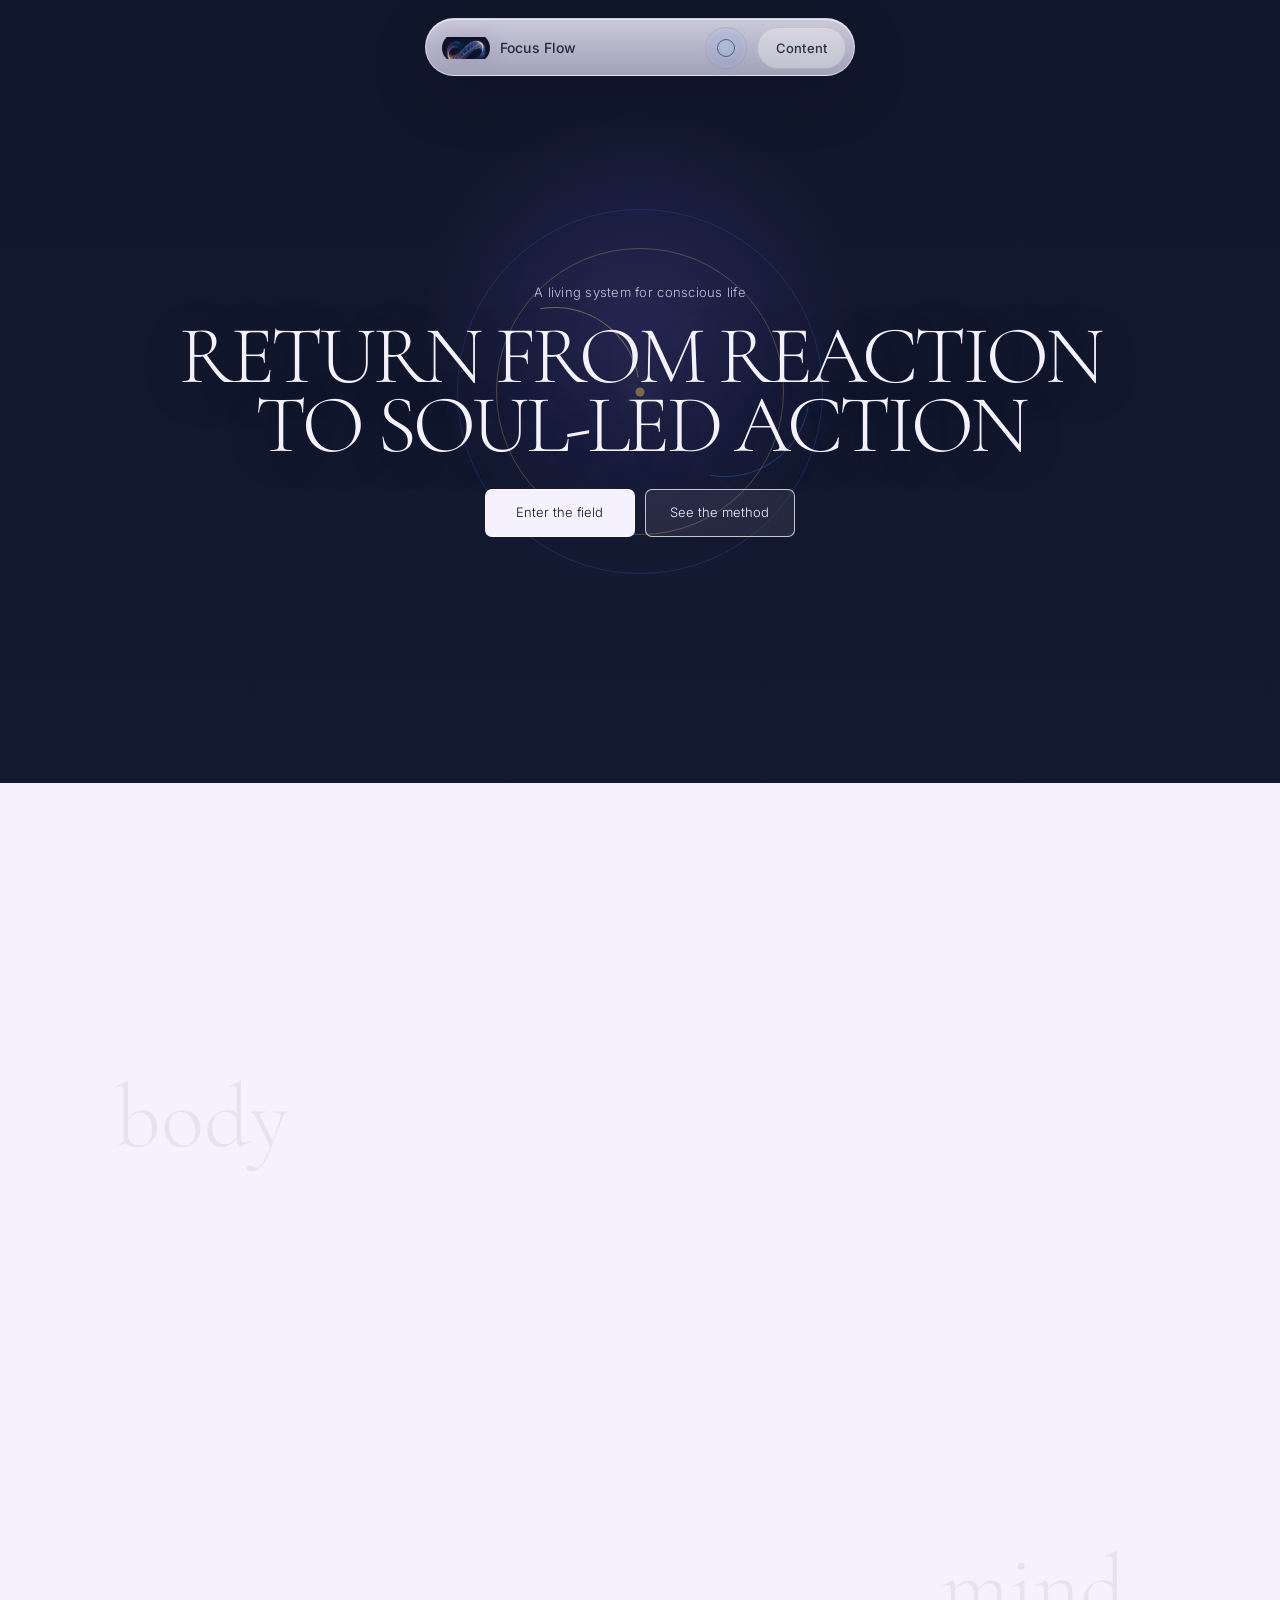
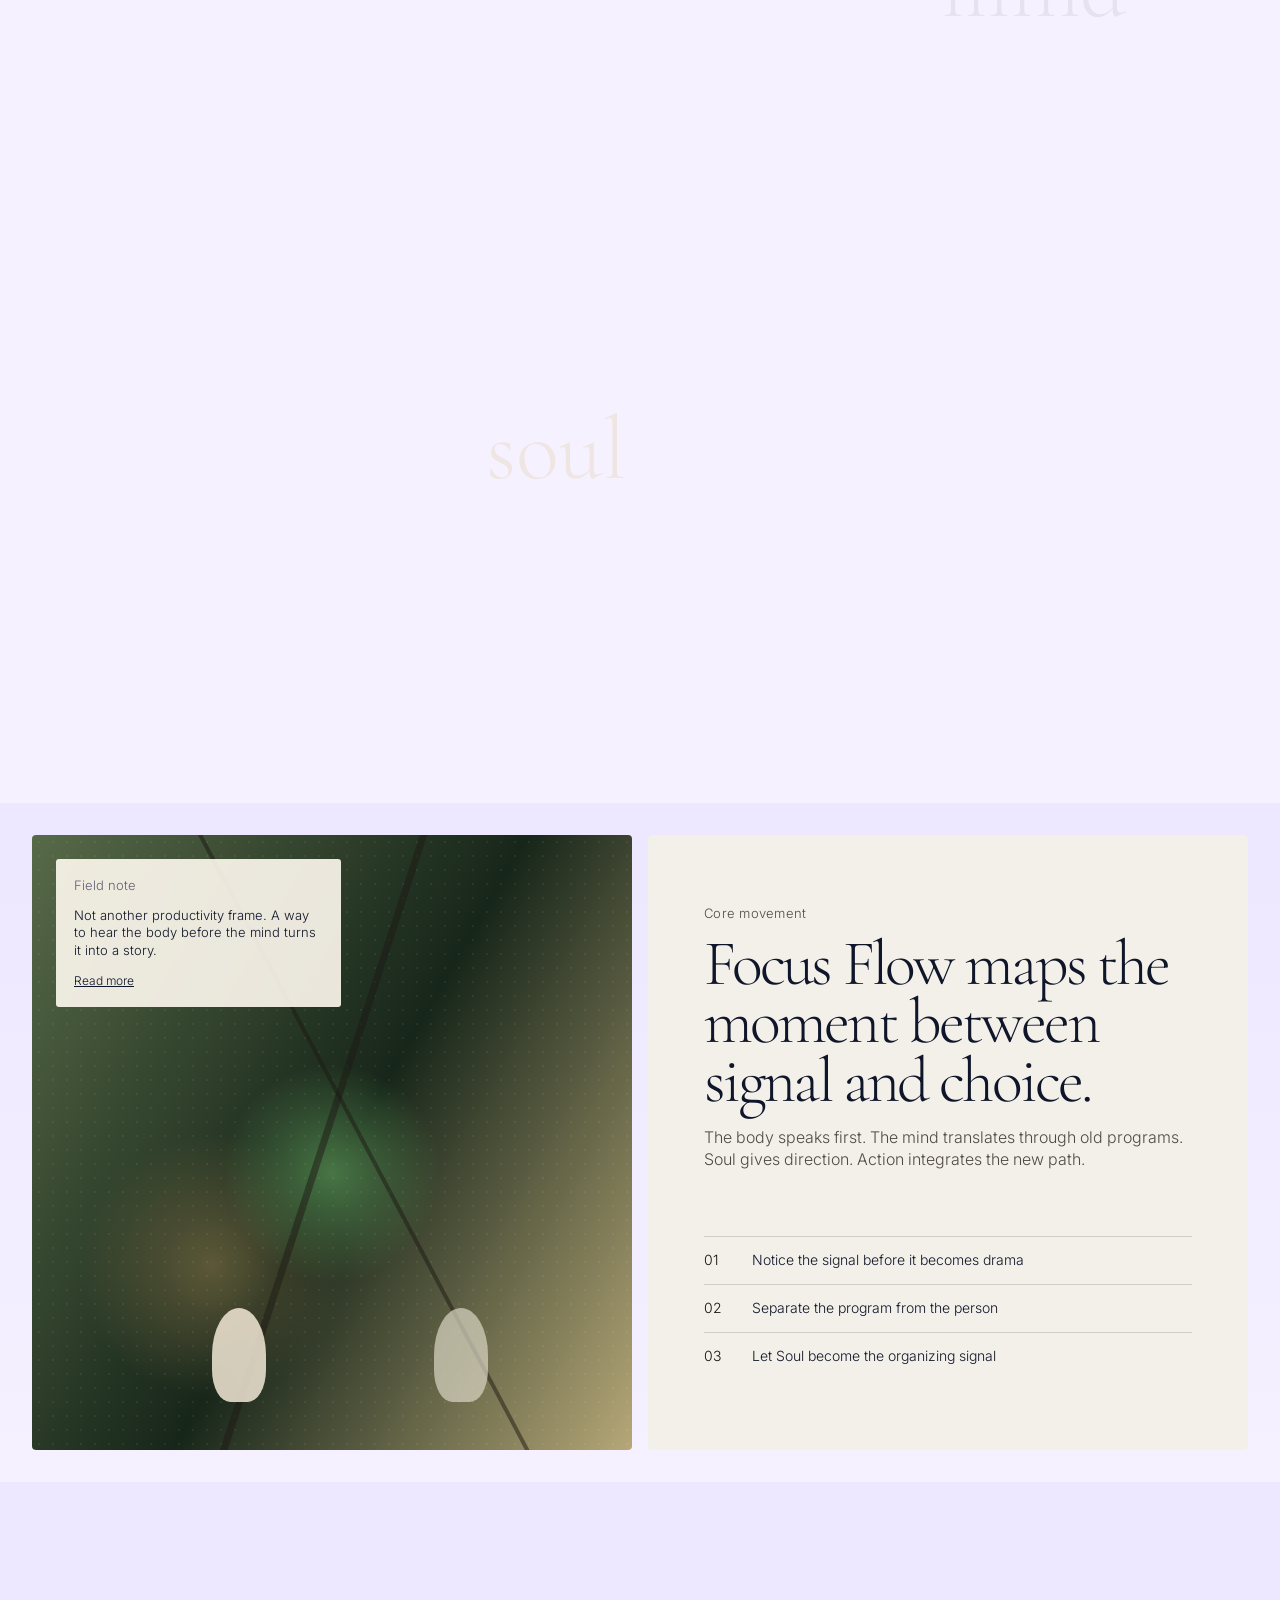
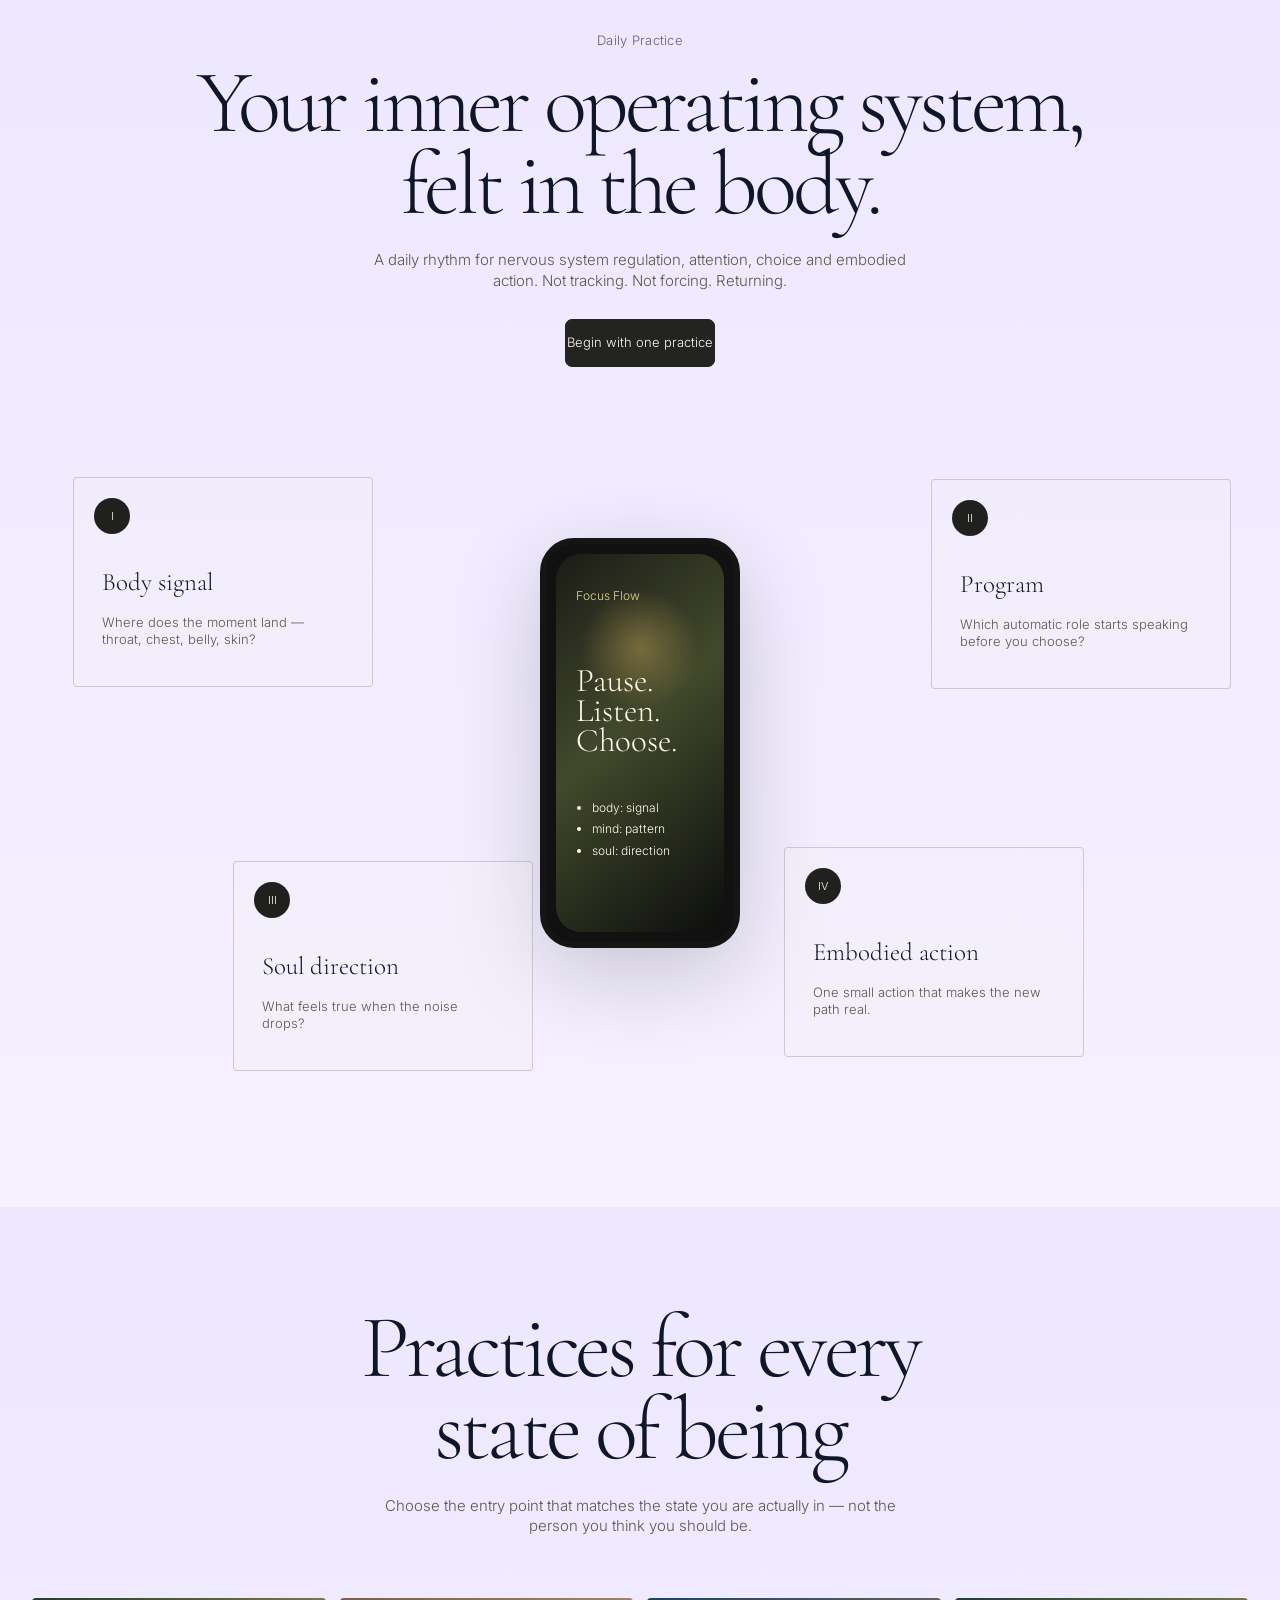
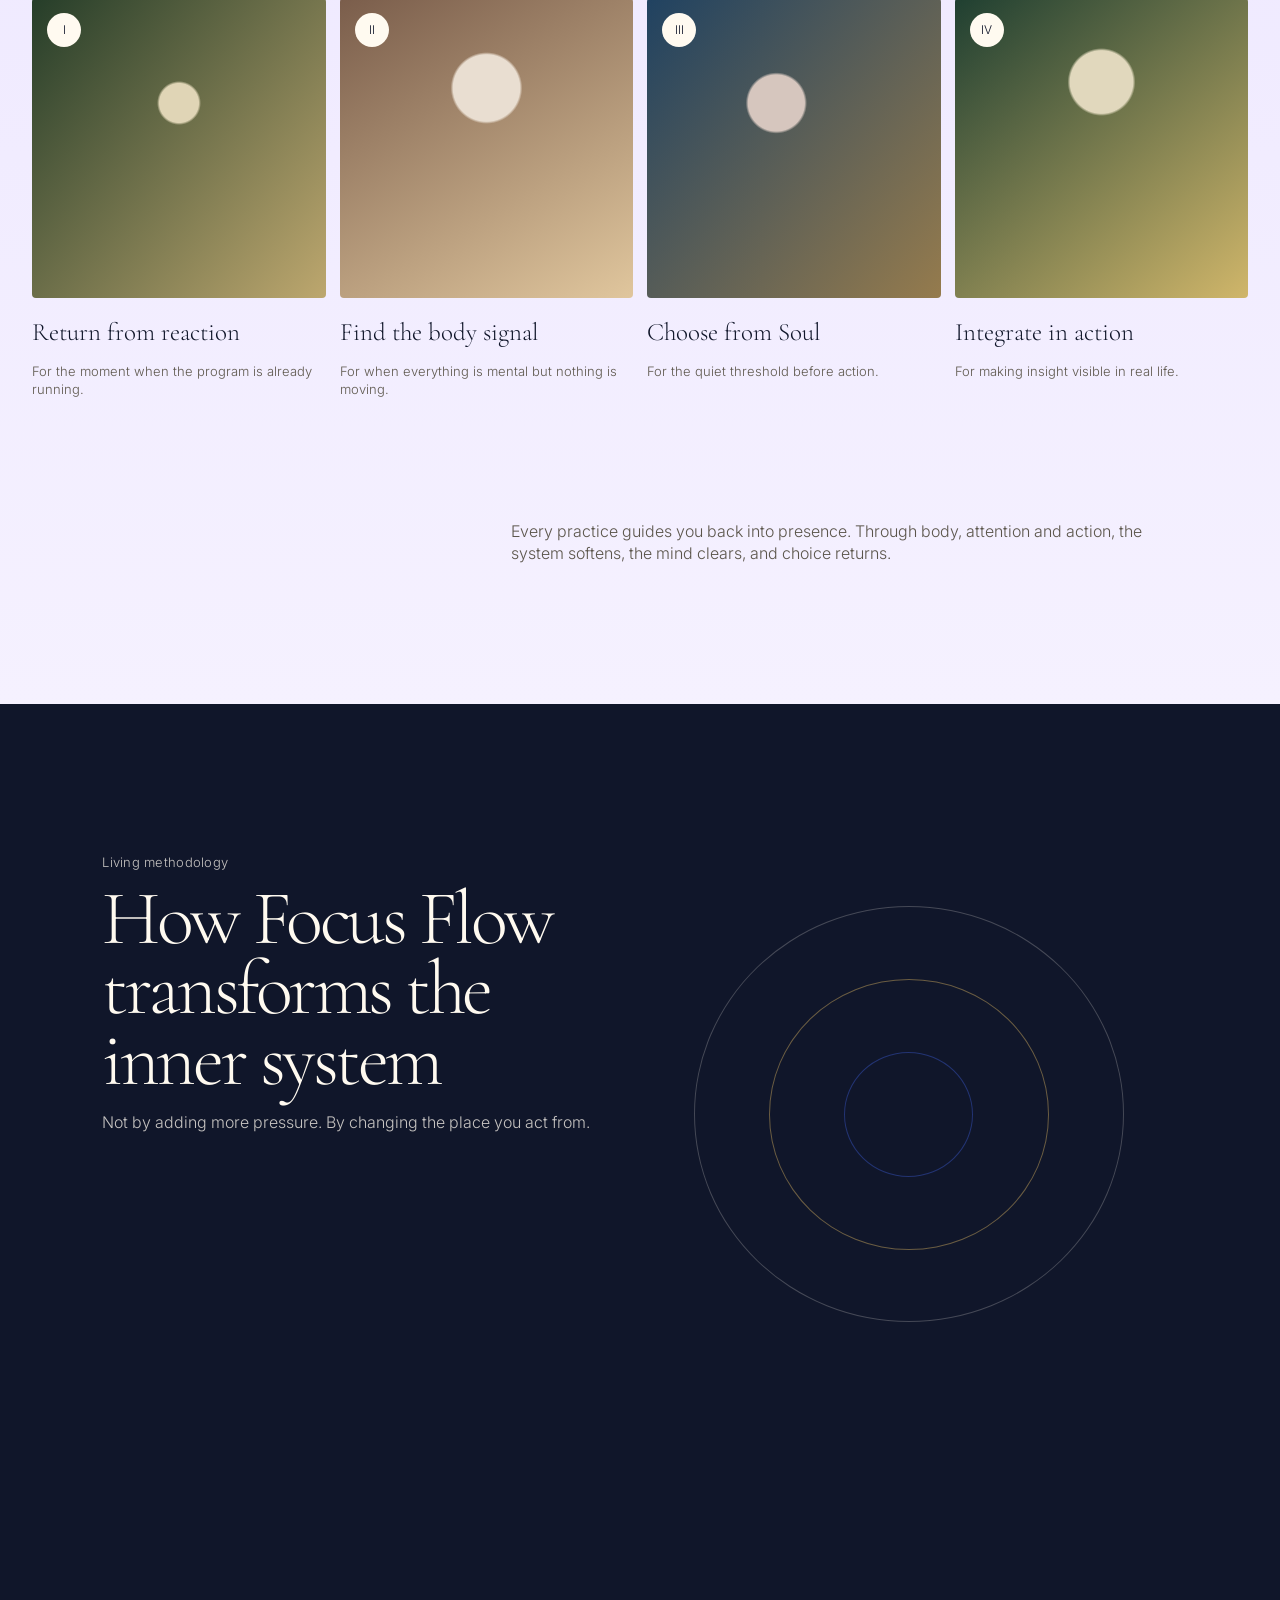
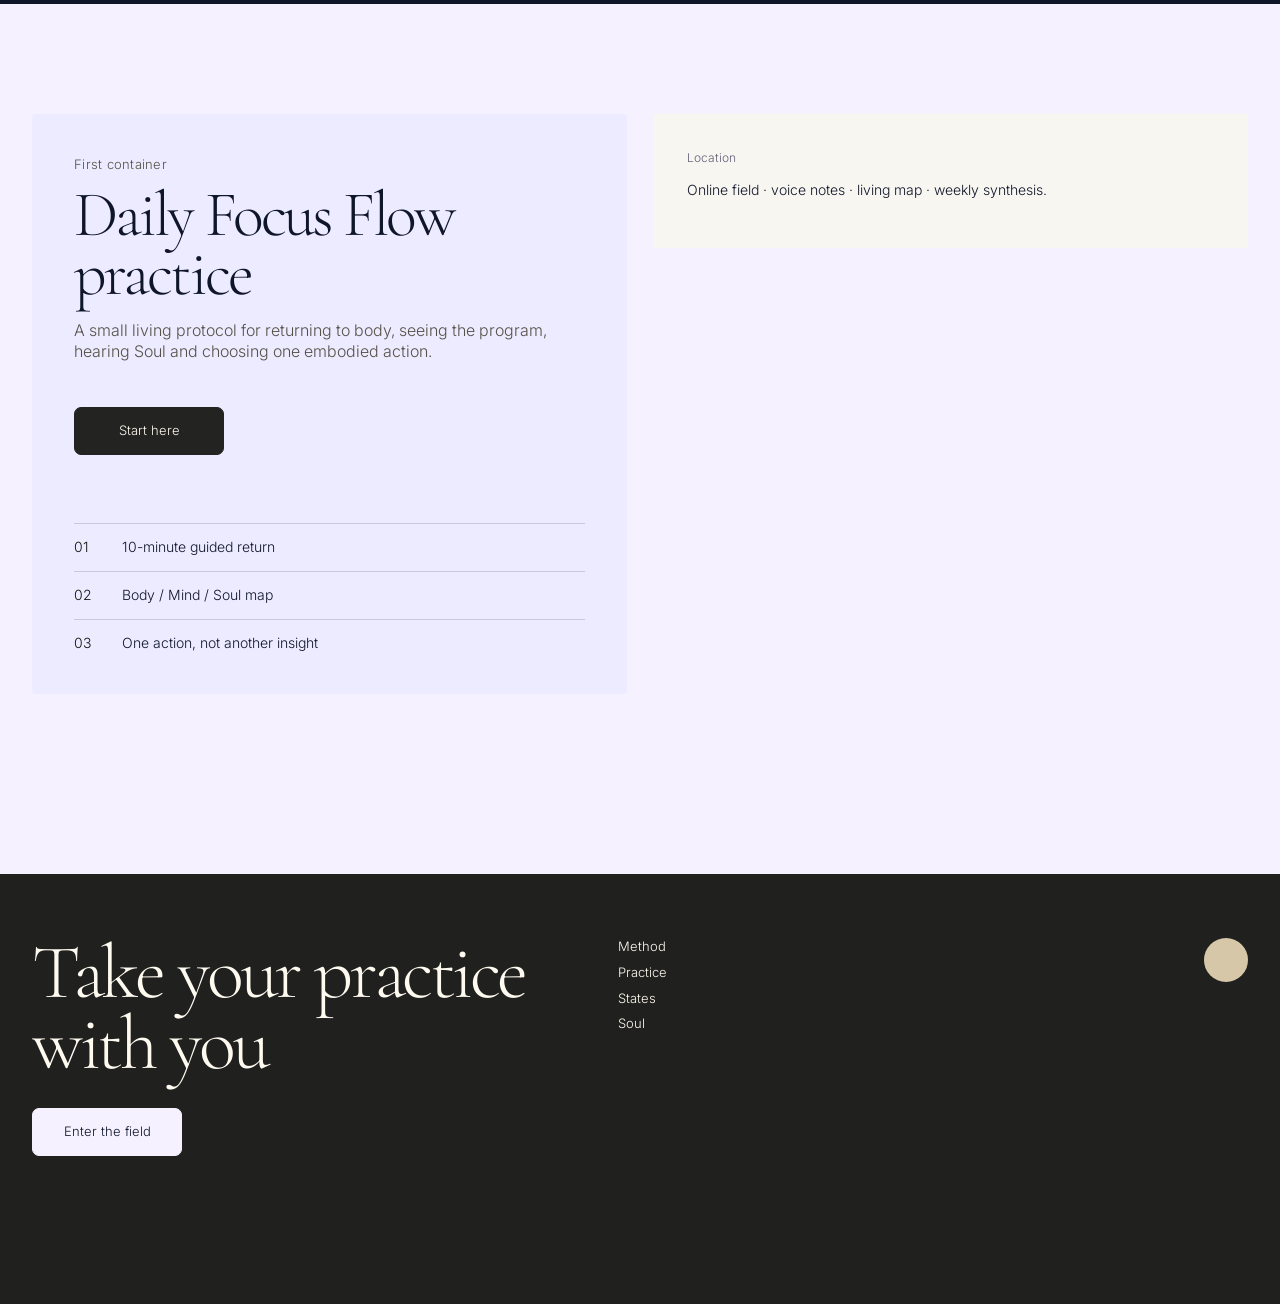
==== index.html @ 02c373e1 "design: rename nav menu to content" ====
<!doctype html>
<html lang="en">
<head>
  <meta charset="utf-8" />
  <meta name="viewport" content="width=device-width, initial-scale=1" />
  <title>Focus Flow — Living Sacred OS</title>
  <meta name="description" content="Focus Flow is a living operating system for returning from reaction to Soul-led action." />
  <link rel="preconnect" href="https://fonts.googleapis.com">
  <link rel="preconnect" href="https://fonts.gstatic.com" crossorigin>
  <link href="https://fonts.googleapis.com/css2?family=Cormorant+Garamond:wght@300;400;500&family=Inter:wght@300;400;500;600&display=swap" rel="stylesheet">
  <link rel="stylesheet" href="styles.css" />
  <!-- ff-build: breath-prism-public-trigger-20260617165320 -->
</head>
<body>
  <nav class="nav-shell" aria-label="Primary">
    <a class="brand" href="#top" aria-label="Focus Flow home">
      <img class="brand-mark" src="assets/focus-flow-mark.png" alt="" aria-hidden="true" />
      <span>Focus Flow</span>
    </a>
    <button class="breath-toggle" type="button" aria-label="Toggle breath field" data-breath-toggle>
      <span></span>
    </button>
    <button class="menu" type="button" aria-label="Open menu" data-menu>Content</button>
    <div class="menu-panel" data-menu-panel>
      <a href="#method">Method</a>
      <a href="#practice">Practice</a>
      <a href="#sessions">States</a>
      <a href="#top">Soul</a>
    </div>
  </nav>

  <header id="top" class="hero section-gray">
    <div class="hero-art" aria-hidden="true">
      <video class="hero-video" autoplay muted loop playsinline><source src="assets/hero-placeholder.mp4" type="video/mp4"></video>
      <div class="hero-video-wash"></div>
      <canvas id="field-canvas"></canvas>
      <div class="breath-rings">
        <span></span><span></span><span></span>
      </div>
      <div class="infinity-mark">
        <i></i><i></i><b></b>
      </div>
    </div>
    <div class="hero-copy">
      <p class="kicker">A living system for conscious life</p>
      <h1>RETURN FROM REACTION<br>TO SOUL-LED ACTION</h1>
      <div class="hero-actions">
        <a href="#practice" class="btn primary">Enter the field</a>
        <a href="#method" class="btn ghost">See the method</a>
      </div>
    </div>
  </header>

  <main>
    <section class="white-space" aria-label="breathing pause">
      <p class="float-word word-1">body</p>
      <p class="float-word word-2">mind</p>
      <p class="float-word word-3">soul</p>
    </section>

    <section id="method" class="study-grid section-stone">
      <article class="visual-card image-card">
        <div class="soft-photo">
          <div class="photo-noise"></div>
          <div class="tree-lines"></div>
          <div class="human-dot one"></div>
          <div class="human-dot two"></div>
        </div>
        <div class="overlay-note">
          <span>Field note</span>
          <p>Not another productivity frame. A way to hear the body before the mind turns it into a story.</p>
          <a>Read more</a>
        </div>
      </article>
      <article class="text-panel">
        <p class="label">Core movement</p>
        <h2>Focus Flow maps the moment between signal and choice.</h2>
        <p>The body speaks first. The mind translates through old programs. Soul gives direction. Action integrates the new path.</p>
        <ul class="line-list">
          <li><span>01</span> Notice the signal before it becomes drama</li>
          <li><span>02</span> Separate the program from the person</li>
          <li><span>03</span> Let Soul become the organizing signal</li>
        </ul>
      </article>
    </section>

    <section id="practice" class="practice section-stone">
      <p class="label center">Daily Practice</p>
      <h2>Your inner operating system,<br>felt in the body.</h2>
      <p class="section-intro">A daily rhythm for nervous system regulation, attention, choice and embodied action. Not tracking. Not forcing. Returning.</p>
      <a href="#sessions" class="btn dark">Begin with one practice</a>

      <div class="orbit-layout">
        <article class="mini-card left-top">
          <span class="mini-icon">I</span>
          <h3>Body signal</h3>
          <p>Where does the moment land — throat, chest, belly, skin?</p>
        </article>
        <article class="mini-card right-top">
          <span class="mini-icon">II</span>
          <h3>Program</h3>
          <p>Which automatic role starts speaking before you choose?</p>
        </article>
        <div class="phone-ritual" aria-hidden="true">
          <div class="phone-screen">
            <span>Focus Flow</span>
            <h3>Pause.<br>Listen.<br>Choose.</h3>
            <ul>
              <li>body: signal</li>
              <li>mind: pattern</li>
              <li>soul: direction</li>
            </ul>
          </div>
        </div>
        <article class="mini-card left-bottom">
          <span class="mini-icon">III</span>
          <h3>Soul direction</h3>
          <p>What feels true when the noise drops?</p>
        </article>
        <article class="mini-card right-bottom">
          <span class="mini-icon">IV</span>
          <h3>Embodied action</h3>
          <p>One small action that makes the new path real.</p>
        </article>
      </div>
    </section>

    <section id="sessions" class="sessions section-stone">
      <h2>Practices for every<br>state of being</h2>
      <p class="section-intro narrow">Choose the entry point that matches the state you are actually in — not the person you think you should be.</p>
      <div class="session-row">
        <article class="session-card"><div class="session-image img-1"><span>I</span></div><h3>Return from reaction</h3><p>For the moment when the program is already running.</p></article>
        <article class="session-card"><div class="session-image img-2"><span>II</span></div><h3>Find the body signal</h3><p>For when everything is mental but nothing is moving.</p></article>
        <article class="session-card"><div class="session-image img-3"><span>III</span></div><h3>Choose from Soul</h3><p>For the quiet threshold before action.</p></article>
        <article class="session-card"><div class="session-image img-4"><span>IV</span></div><h3>Integrate in action</h3><p>For making insight visible in real life.</p></article>
      </div>
      <p class="closing-line">Every practice guides you back into presence. Through body, attention and action, the system softens, the mind clears, and choice returns.</p>
    </section>

    <section class="deep-gray">
      <div>
        <p class="label light">Living methodology</p>
        <h2>How Focus Flow transforms the inner system</h2>
        <p>Not by adding more pressure. By changing the place you act from.</p>
      </div>
      <div class="slow-axis" aria-hidden="true"><span></span><span></span><span></span></div>
    </section>

    <section class="container-section section-ivory">
      <article class="large-card">
        <p class="label">First container</p>
        <h2>Daily Focus Flow practice</h2>
        <p>A small living protocol for returning to body, seeing the program, hearing Soul and choosing one embodied action.</p>
        <a class="btn dark" href="#top">Start here</a>
        <ul class="line-list compact">
          <li><span>01</span> 10-minute guided return</li>
          <li><span>02</span> Body / Mind / Soul map</li>
          <li><span>03</span> One action, not another insight</li>
        </ul>
      </article>
      <aside class="small-note">
        <span>Location</span>
        <p>Online field · voice notes · living map · weekly synthesis.</p>
      </aside>
    </section>
  </main>

  <footer>
    <div>
      <h2>Take your practice<br>with you</h2>
      <a class="btn ivory" href="#top">Enter the field</a>
    </div>
    <nav>
      <a href="#method">Method</a>
      <a href="#practice">Practice</a>
      <a href="#sessions">States</a>
      <a href="#top">Soul</a>
    </nav>
    <span class="footer-dot"></span>
  </footer>

  <script src="script.js"></script>
</body>
</html>
---- styles.css ----
:root{
  --gray:#10162A;
  --stone:#EDEBFF;
  --ivory:#F5F1FF;
  --ink:#10162A;
  --soft:#655F79;
  --line:rgba(16,22,42,.16);
  --blue:#685BFF;
  --violet:#685BFF;
  --cyan:#7EDBFF;
  --gold:#D0B05A;
  --soul:#FFF0BE;
  --dark:#060814;
  --radius:10px;
}
*{box-sizing:border-box} html{scroll-behavior:smooth} body{margin:0;background:var(--ivory);color:var(--ink);font-family:Inter,system-ui,sans-serif;font-weight:300;line-height:1.35;overflow-x:hidden}.section-gray{background:var(--gray)}.section-stone{background:linear-gradient(180deg,#EDE7FF,#F5F1FF)}.section-ivory{background:var(--ivory)}a{color:inherit;text-decoration:none}
.hero-video{position:absolute;inset:0;width:100%;height:100%;object-fit:cover;opacity:.62;filter:saturate(1.25) contrast(1.05)}
.hero-video-wash{position:absolute;inset:0;background:radial-gradient(circle at 50% 42%,rgba(123,92,255,.18),transparent 28%),linear-gradient(180deg,rgba(6,8,20,.12),rgba(6,8,20,.42));mix-blend-mode:screen}
.menu-panel{position:absolute;right:8px;top:62px;width:180px;padding:10px;background:rgba(245,241,255,.9);border:1px solid rgba(11,16,32,.14);border-radius:8px;box-shadow:0 18px 70px rgba(6,8,20,.22);backdrop-filter:blur(18px);display:none;flex-direction:column;gap:2px}
.menu-panel.open{display:flex}.menu-panel a{padding:12px 14px;border-radius:6px;font-size:13px;color:var(--ink)}.menu-panel a:hover{background:rgba(75,77,255,.09)}
.nav-shell{position:fixed;z-index:15;top:22px;left:50%;transform:translateX(-50%);width:min(380px,calc(100vw - 34px));height:54px;background:rgba(250,248,244,.82);border:1px solid rgba(37,36,32,.16);border-radius:6px;display:grid;grid-template-columns:1fr 54px auto;align-items:center;gap:8px;padding:7px 10px;backdrop-filter:blur(18px);box-shadow:0 10px 50px rgba(0,0,0,.08)}.brand{display:flex;align-items:center;gap:8px;font-family:Cormorant Garamond,serif;font-size:16px}.brand-glyph{width:28px;height:16px;position:relative}.brand-glyph:before,.brand-glyph:after{content:"";position:absolute;top:0;width:16px;height:16px;border:1.5px solid var(--violet);border-radius:50%;box-shadow:0 0 12px rgba(201,162,74,.28)}.brand-glyph:before{left:0;border-top-color:var(--gold);transform:rotate(35deg)}.brand-glyph:after{right:0;border-bottom-color:var(--blue);transform:rotate(-35deg)}.breath-toggle{width:38px;height:38px;border:0;background:transparent;display:grid;place-items:center;cursor:pointer}.breath-toggle span{width:25px;height:25px;border:1px solid var(--ink);border-radius:50%;animation:pulse 5.4s ease-in-out infinite}.menu{border:0;background:transparent;font-size:12px;font-family:Inter,sans-serif;color:var(--ink);cursor:pointer}.hero{height:87vh;min-height:620px;position:relative;display:grid;place-items:center;overflow:hidden}.hero-art{position:absolute;inset:0;display:grid;place-items:center}#field-canvas{position:absolute;inset:0;width:100%;height:100%;opacity:.28;mix-blend-mode:multiply}.breath-rings{position:absolute;width:min(34vw,440px);aspect-ratio:1;border-radius:50%;opacity:.62}.breath-rings span{position:absolute;inset:0;border:1px solid rgba(37,36,32,.34);border-radius:50%;animation:ring 8s ease-in-out infinite}.breath-rings span:nth-child(2){inset:8%;animation-delay:-2s;border-color:rgba(71,109,255,.36)}.breath-rings span:nth-child(3){inset:17%;animation-delay:-4s;border-color:rgba(215,177,96,.5)}.infinity-mark{position:absolute;width:340px;height:170px;opacity:.54;filter:drop-shadow(0 0 18px rgba(255,243,199,.35))}.infinity-mark i{position:absolute;width:170px;height:170px;border:1.2px solid rgba(37,36,32,.44);border-radius:50%;top:0}.infinity-mark i:first-child{left:0;transform:rotate(35deg);border-top-color:rgba(215,177,96,.9)}.infinity-mark i:nth-child(2){right:0;transform:rotate(-35deg);border-bottom-color:rgba(71,109,255,.65)}.infinity-mark b{position:absolute;left:50%;top:50%;width:9px;height:9px;transform:translate(-50%,-50%);background:var(--gold);border-radius:50%;box-shadow:0 0 32px var(--soul)}.hero-copy{position:relative;z-index:2;text-align:center;margin-top:38px;color:#F5F1FF;text-shadow:0 8px 50px rgba(0,0,0,.28)}.kicker,.label{text-transform:none;font-size:13px;letter-spacing:.02em;color:rgba(245,241,255,.78);margin:0 0 20px}.hero h1{font-family:Cormorant Garamond,serif;font-weight:300;font-size:clamp(44px,7vw,82px);line-height:.85;letter-spacing:-.045em;margin:0 0 28px}.hero-actions{display:flex;justify-content:center;gap:10px}.btn{display:inline-flex;align-items:center;justify-content:center;min-width:150px;height:48px;border-radius:7px;border:1px solid rgba(255,250,240,.75);font-size:13px;transition:.35s ease}.btn.primary{background:#F5F1FF;color:var(--ink)}.btn.ghost{background:rgba(245,241,255,.08);color:#F5F1FF}.btn.dark{background:#232321;color:#fffaf0;border-color:#232321}.btn.ivory{background:var(--ivory);color:var(--ink);border-color:var(--ivory)}.btn:hover{transform:translateY(-2px);filter:brightness(1.04)}.white-space{height:180vh;background:var(--ivory);position:relative}.float-word{position:absolute;font-family:Cormorant Garamond,serif;font-size:clamp(44px,7vw,94px);color:rgba(37,36,32,.065);margin:0}.word-1{top:17%;left:9%}.word-2{top:46%;right:12%}.word-3{bottom:18%;left:38%;color:rgba(215,177,96,.18)}.study-grid{padding:32px;display:grid;grid-template-columns:1fr 1fr;gap:16px;align-items:stretch}.visual-card,.text-panel{min-height:520px;border-radius:4px;position:relative;overflow:hidden}.soft-photo{position:absolute;inset:0;background:radial-gradient(circle at 50% 55%,rgba(70,130,66,.9),transparent 24%),radial-gradient(circle at 30% 70%,rgba(120,104,56,.7),transparent 22%),linear-gradient(120deg,#546b42,#152718 52%,#b9a76d);filter:saturate(.82)}.photo-noise{position:absolute;inset:0;background-image:radial-gradient(circle,rgba(255,255,255,.22) 0 1px,transparent 1.5px);background-size:14px 14px;opacity:.28}.tree-lines:before,.tree-lines:after{content:"";position:absolute;background:rgba(30,24,18,.5);width:7px;height:120%;left:48%;top:-10%;transform:rotate(18deg);border-radius:999px}.tree-lines:after{left:55%;width:4px;transform:rotate(-28deg)}.human-dot{position:absolute;bottom:48px;width:54px;height:94px;border-radius:50% 50% 34% 34%;background:rgba(245,232,210,.85)}.human-dot.one{left:30%}.human-dot.two{right:24%;background:rgba(220,214,192,.7)}.overlay-note{position:absolute;left:24px;top:24px;width:285px;background:rgba(255,250,240,.9);padding:18px 18px 16px;border-radius:3px;color:var(--ink)}.overlay-note span,.label{display:block;font-size:13px;color:var(--soft);margin-bottom:12px}.overlay-note p{font-size:13px;margin:0 0 10px}.overlay-note a{text-decoration:underline;font-size:12px}.text-panel{background:#f3f0ea;padding:70px 56px;display:flex;flex-direction:column;justify-content:center}.text-panel h2,.practice h2,.sessions h2,.deep-gray h2,.large-card h2,footer h2{font-family:Cormorant Garamond,serif;font-weight:300;letter-spacing:-.045em;line-height:.92;margin:0;color:var(--ink)}.text-panel h2{font-size:clamp(42px,5vw,72px);max-width:760px}.text-panel p{max-width:600px;color:#4f4b43}.line-list{list-style:none;padding:0;margin:50px 0 0}.line-list li{border-top:1px solid var(--line);padding:14px 0;font-size:14px}.line-list span{display:inline-block;width:44px;color:#131313}.practice{padding:150px 24px 90px;text-align:center}.label.center{color:var(--soft)}.practice h2,.sessions h2{font-size:clamp(56px,7vw,98px)}.section-intro{max-width:560px;margin:24px auto 28px;color:#5d574d;font-size:15px}.orbit-layout{position:relative;min-height:680px;margin-top:70px}.phone-ritual{position:absolute;left:50%;top:45%;transform:translate(-50%,-50%);width:200px;height:410px;border:6px solid #151514;border-radius:34px;background:#111;box-shadow:0 25px 90px rgba(0,0,0,.18)}.phone-screen{position:absolute;inset:10px;border-radius:25px;background:radial-gradient(circle at 50% 25%,rgba(215,177,96,.4),transparent 20%),linear-gradient(140deg,#1b1c17,#42492b 45%,#0c0d0d);color:#fffaf0;text-align:left;padding:30px 20px}.phone-screen span{font-size:12px;color:#e7d49a}.phone-screen h3{font-family:Cormorant Garamond,serif;font-weight:300;font-size:33px;line-height:.92;margin:60px 0 40px}.phone-screen ul{font-size:12px;line-height:1.8;padding-left:16px}.mini-card{position:absolute;width:300px;min-height:170px;text-align:left;border:1px solid rgba(37,36,32,.18);border-radius:4px;padding:42px 28px 24px;background:rgba(243,240,234,.22)}.mini-icon{position:absolute;top:20px;left:20px;width:36px;height:36px;border-radius:50%;background:#20211f;color:#fffaf0;display:grid;place-items:center;font-size:11px}.mini-card h3{font-family:Cormorant Garamond,serif;font-size:25px;font-weight:300;margin:46px 0 14px}.mini-card p{font-size:13px;color:#5d574d}.left-top{left:4%;top:40px}.right-top{right:2%;top:42px}.left-bottom{left:17%;bottom:46px}.right-bottom{right:14%;bottom:60px}.sessions{padding:100px 32px 140px;text-align:center}.sessions .narrow{max-width:520px}.session-row{display:grid;grid-template-columns:repeat(4,1fr);gap:14px;margin-top:62px;text-align:left}.session-card h3{font-family:Cormorant Garamond,serif;font-size:25px;font-weight:300;margin:18px 0 8px}.session-card p{font-size:13px;color:#5f594f}.session-image{height:300px;border-radius:4px;position:relative;overflow:hidden;background:#aaa}.session-image span{position:absolute;top:15px;left:15px;width:34px;height:34px;border-radius:50%;background:#fffaf0;display:grid;place-items:center;font-size:12px}.img-1{background:radial-gradient(circle at 50% 35%,#e0d5b6 0 8%,transparent 9%),linear-gradient(130deg,#253d29,#bda76e)}.img-2{background:radial-gradient(circle at 50% 30%,#e9ded1 0 13%,transparent 14%),linear-gradient(150deg,#7a5d4b,#e0c69d)}.img-3{background:radial-gradient(circle at 44% 35%,#d6c6be 0 11%,transparent 12%),linear-gradient(130deg,#204261,#957b4d)}.img-4{background:radial-gradient(circle at 50% 28%,#e1d8bd 0 12%,transparent 13%),linear-gradient(140deg,#1f3f31,#d0b66a)}.closing-line{max-width:640px;margin:110px 8% 0 auto;text-align:left;color:#5b554b}.deep-gray{min-height:100vh;background:var(--gray);display:grid;grid-template-columns:1fr 1fr;align-items:start;padding:150px 8%;color:#fffaf0}.deep-gray h2{color:#fffaf0;font-size:clamp(54px,6vw,90px)}.deep-gray p{color:rgba(255,250,240,.76);max-width:520px}.slow-axis{height:520px;position:relative}.slow-axis span{position:absolute;border:1px solid rgba(255,250,240,.22);border-radius:50%;inset:10%;animation:ring 9s ease-in-out infinite}.slow-axis span:nth-child(2){inset:24%;animation-delay:-3s;border-color:rgba(215,177,96,.45)}.slow-axis span:nth-child(3){inset:38%;animation-delay:-6s;border-color:rgba(71,109,255,.34)}.container-section{padding:110px 32px 180px;display:grid;grid-template-columns:1fr 1fr;gap:26px}.large-card{background:var(--stone);padding:42px 42px 28px;border-radius:4px;min-height:470px}.large-card h2{font-size:clamp(48px,5vw,78px)}.large-card p{max-width:530px;color:#565148}.large-card .btn{margin:28px 0}.compact{margin-top:40px}.small-note{background:#f8f6f1;padding:34px;align-self:start;font-size:14px}.small-note span{font-size:12px;color:var(--soft)}footer{background:#20211f;color:#fffaf0;min-height:430px;padding:64px 32px;display:grid;grid-template-columns:1fr 1fr auto;gap:40px}footer h2{font-size:clamp(52px,6vw,86px);color:#fffaf0;margin-bottom:28px}footer nav{display:flex;flex-direction:column;gap:8px;font-size:13px}.footer-dot{width:44px;height:44px;border-radius:50%;background:#d6c7a8;align-self:start}@keyframes pulse{0%,100%{transform:scale(.86);opacity:.65}50%{transform:scale(1.12);opacity:1}}@keyframes ring{0%,100%{transform:scale(.92);opacity:.42}50%{transform:scale(1.08);opacity:.92}}@media (prefers-reduced-motion:reduce){*{animation:none!important;scroll-behavior:auto!important}}@media(max-width:900px){.hero{min-height:720px}.study-grid,.deep-gray,.container-section,footer{grid-template-columns:1fr}.white-space{height:95vh}.session-row{grid-template-columns:1fr 1fr}.orbit-layout{min-height:980px}.mini-card{position:relative;inset:auto!important;margin:14px auto;width:min(330px,90vw)}.phone-ritual{position:relative;left:auto;top:auto;transform:none;margin:30px auto}.text-panel{padding:44px 26px}.deep-gray{min-height:720px}.nav-shell{top:12px}}@media(max-width:560px){.hero h1{font-size:44px}.hero-actions{flex-direction:column;align-items:center}.session-row{grid-template-columns:1fr}.study-grid{padding:14px}.practice,.sessions{padding-left:14px;padding-right:14px}.breath-rings{width:310px}.infinity-mark{width:260px}.infinity-mark i{width:130px;height:130px}.session-image{height:240px}}

/* nav-pill-logo-v1 */
.nav-shell{
  width:min(430px,calc(100vw - 28px));
  height:58px;
  top:18px;
  padding:7px 8px 7px 12px;
  border-radius:999px;
  grid-template-columns:minmax(0,1fr) 44px auto;
  gap:8px;
  background:linear-gradient(180deg,rgba(245,241,255,.82),rgba(237,235,255,.66));
  border:1px solid rgba(245,241,255,.55);
  box-shadow:0 18px 60px rgba(6,8,20,.18), inset 0 1px 0 rgba(255,255,255,.58);
  backdrop-filter:blur(22px) saturate(1.25);
  -webkit-backdrop-filter:blur(22px) saturate(1.25);
}
.brand{
  min-width:0;
  height:44px;
  display:flex;
  align-items:center;
  gap:10px;
  padding:3px 10px 3px 4px;
  border-radius:999px;
  font-family:Inter,system-ui,sans-serif;
  font-size:14px;
  font-weight:500;
  letter-spacing:.01em;
  color:rgba(16,22,42,.88);
}
.brand:hover{background:rgba(255,255,255,.32)}
.brand-glyph,.brand-logo{display:none!important}
.brand-mark{
  width:48px;
  height:30px;
  flex:0 0 auto;
  object-fit:contain;
  border-radius:999px;
  filter:drop-shadow(0 0 10px rgba(104,91,255,.22)) drop-shadow(0 0 8px rgba(208,176,90,.18));
}
.breath-toggle{
  width:42px;
  height:42px;
  border-radius:50%;
  border:1px solid rgba(16,22,42,.10);
  background:radial-gradient(circle at 50% 50%,rgba(126,219,255,.22),rgba(104,91,255,.08) 54%,rgba(255,255,255,.18));
  cursor:pointer;
}
.breath-toggle span{
  width:18px;
  height:18px;
  border-color:rgba(16,22,42,.55);
  box-shadow:0 0 18px rgba(126,219,255,.28);
}
.menu{
  height:42px;
  min-width:74px;
  padding:0 18px;
  border-radius:999px;
  border:1px solid rgba(16,22,42,.10);
  background:rgba(255,255,255,.32);
  color:rgba(16,22,42,.86);
  font-size:13px;
  font-weight:500;
  letter-spacing:.01em;
  cursor:pointer;
}
.menu:hover,.breath-toggle:hover{background:rgba(255,255,255,.48)}
.menu-panel{
  top:66px;
  right:0;
  width:190px;
  border-radius:22px;
  padding:9px;
  background:rgba(245,241,255,.88);
  border:1px solid rgba(245,241,255,.58);
  box-shadow:0 24px 70px rgba(6,8,20,.20), inset 0 1px 0 rgba(255,255,255,.62);
  backdrop-filter:blur(22px) saturate(1.2);
  -webkit-backdrop-filter:blur(22px) saturate(1.2);
}
.menu-panel a{border-radius:14px;font-size:13px;font-weight:400;color:rgba(16,22,42,.86)}
.menu-panel a:hover{background:rgba(126,219,255,.16)}
@media(max-width:560px){
  .nav-shell{width:calc(100vw - 20px);top:10px;height:56px;grid-template-columns:minmax(0,1fr) 42px auto;padding-left:9px}
  .brand{font-size:13px;gap:7px;padding-right:4px}.brand-mark{width:42px;height:27px}.menu{min-width:66px;padding:0 14px}.breath-toggle{width:40px;height:40px}
}
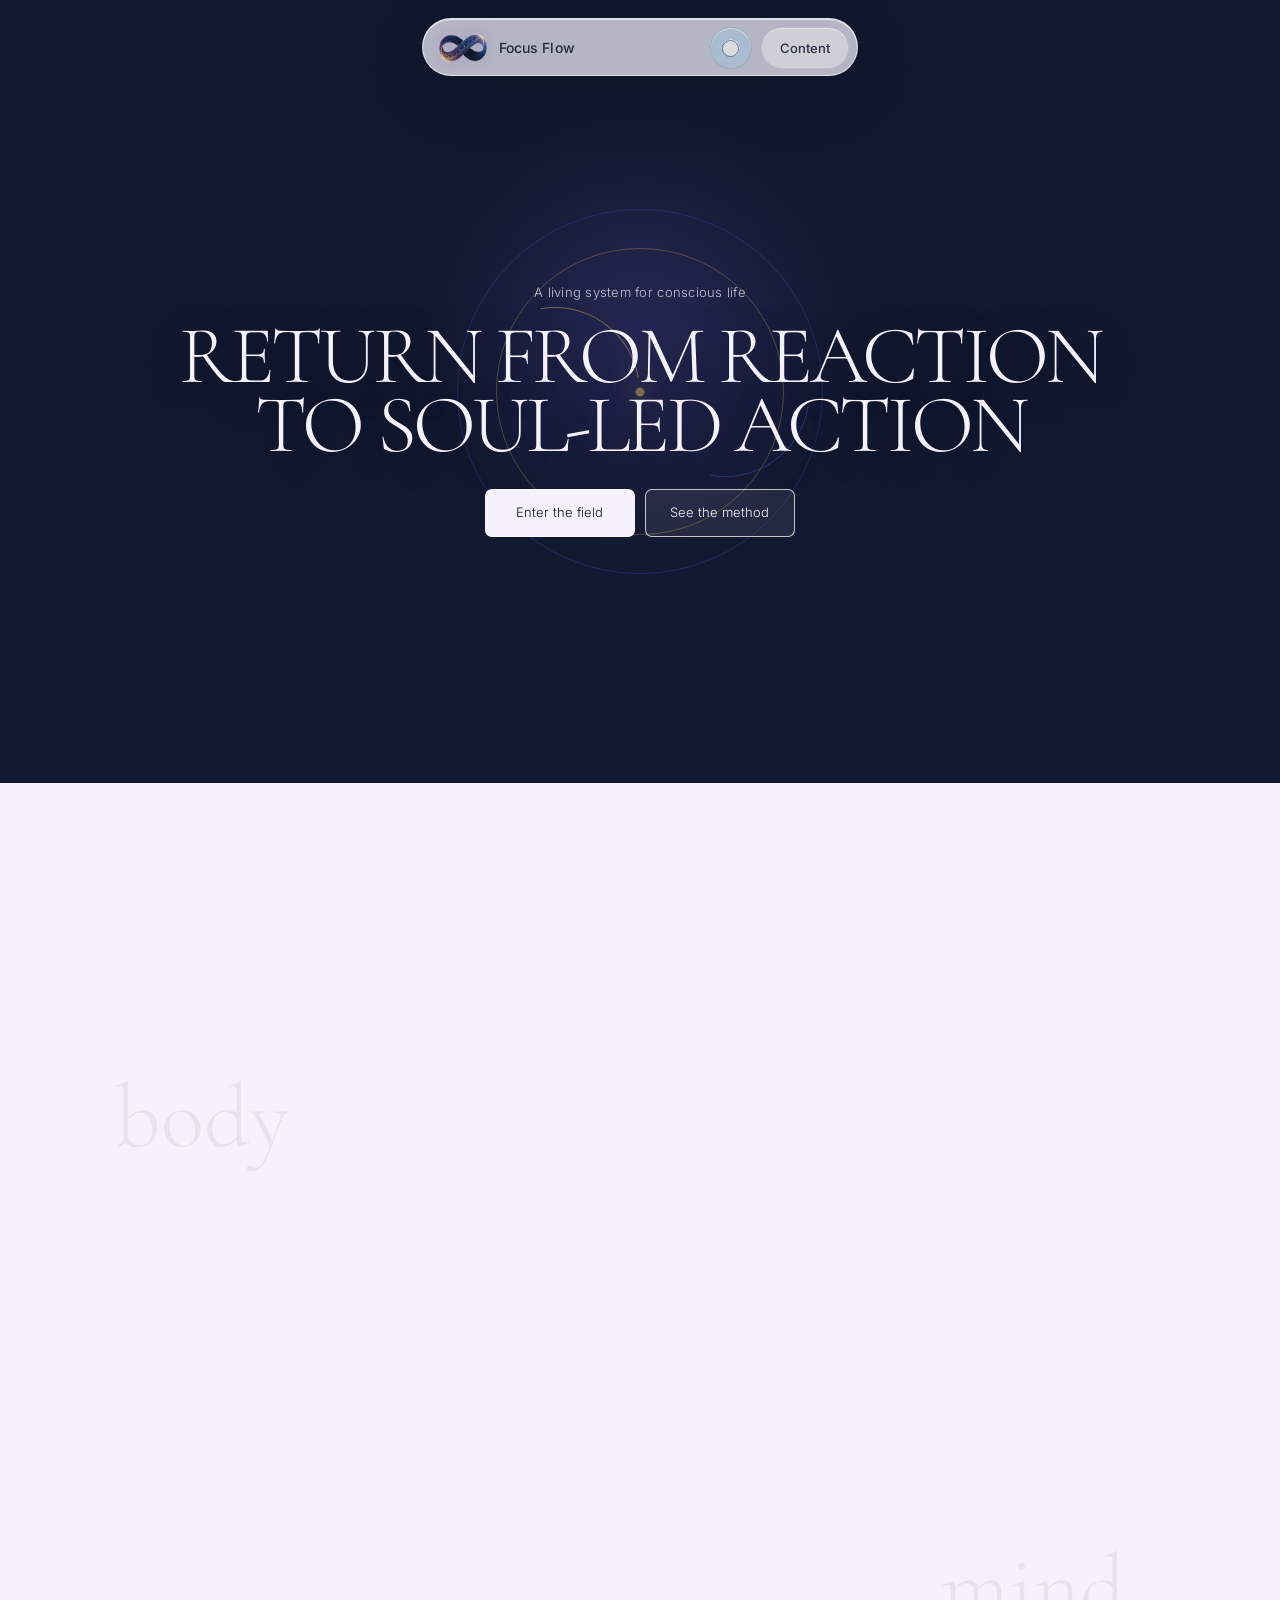
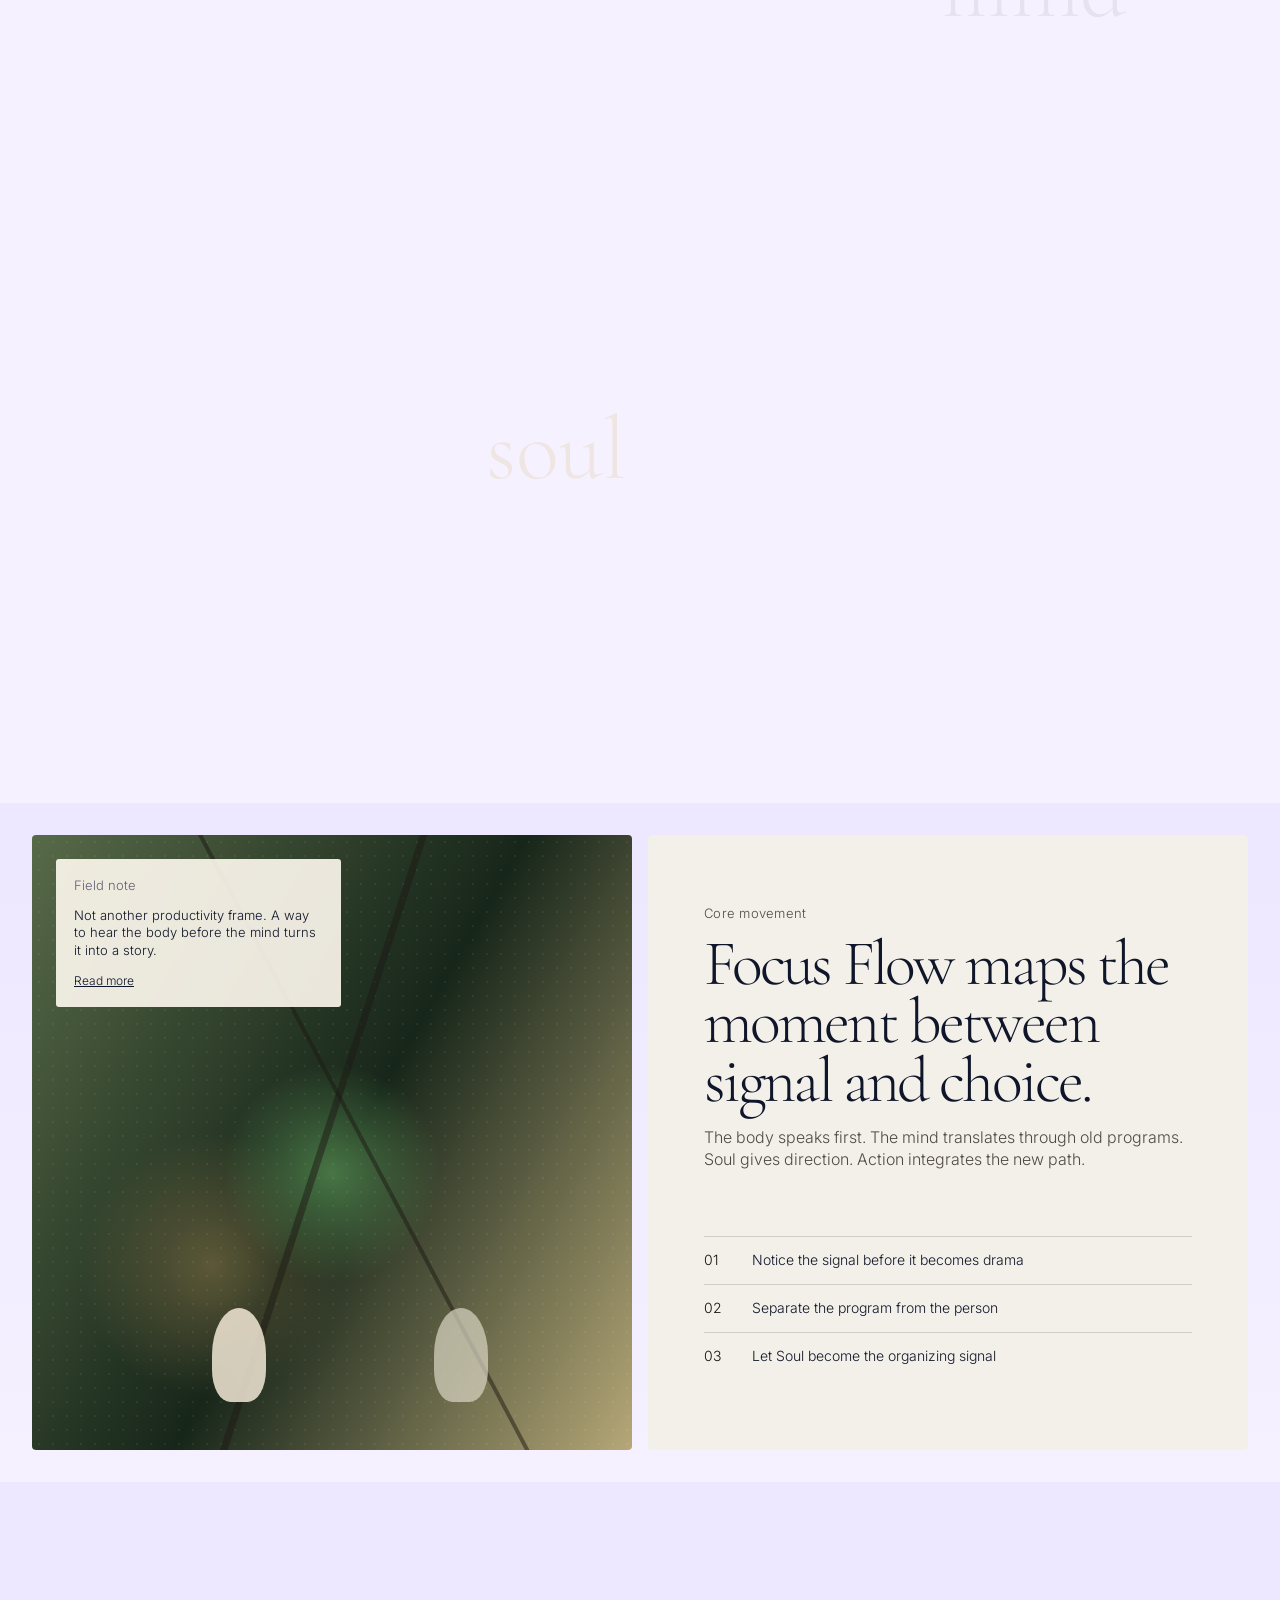
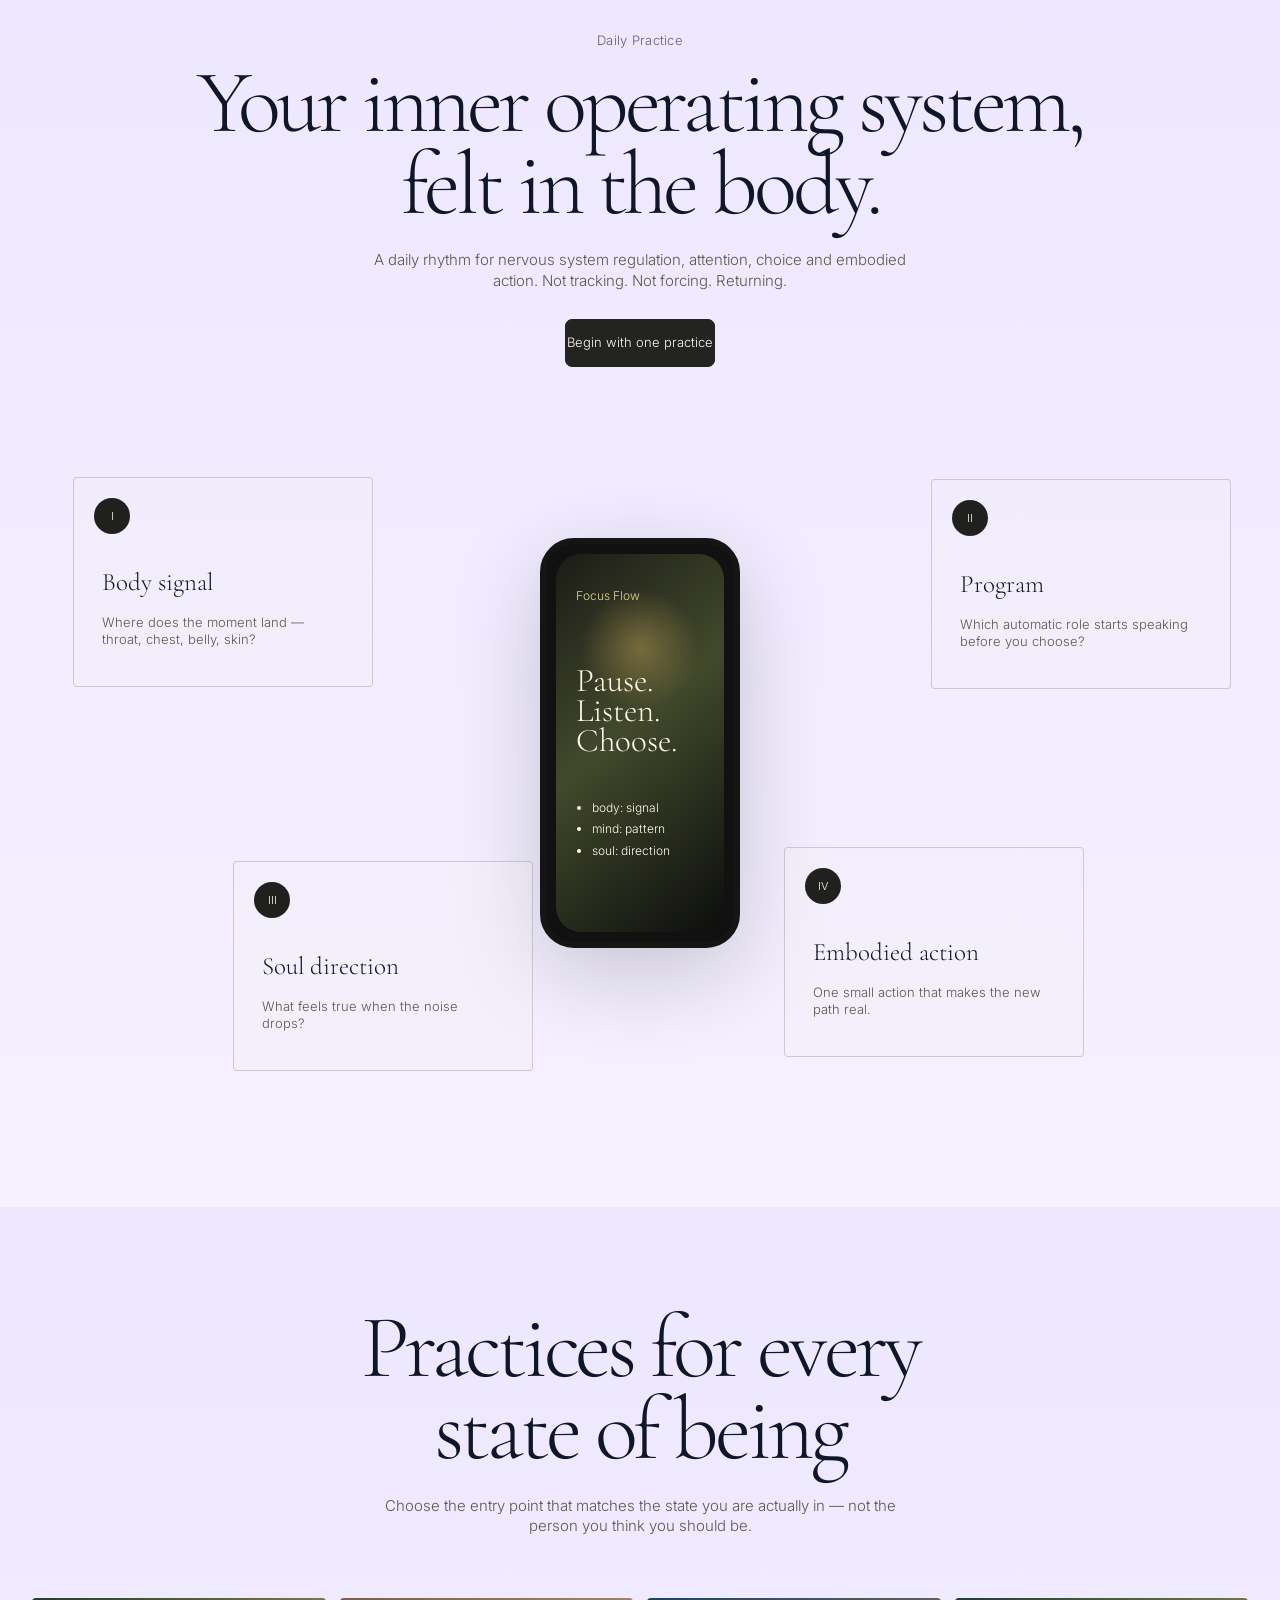
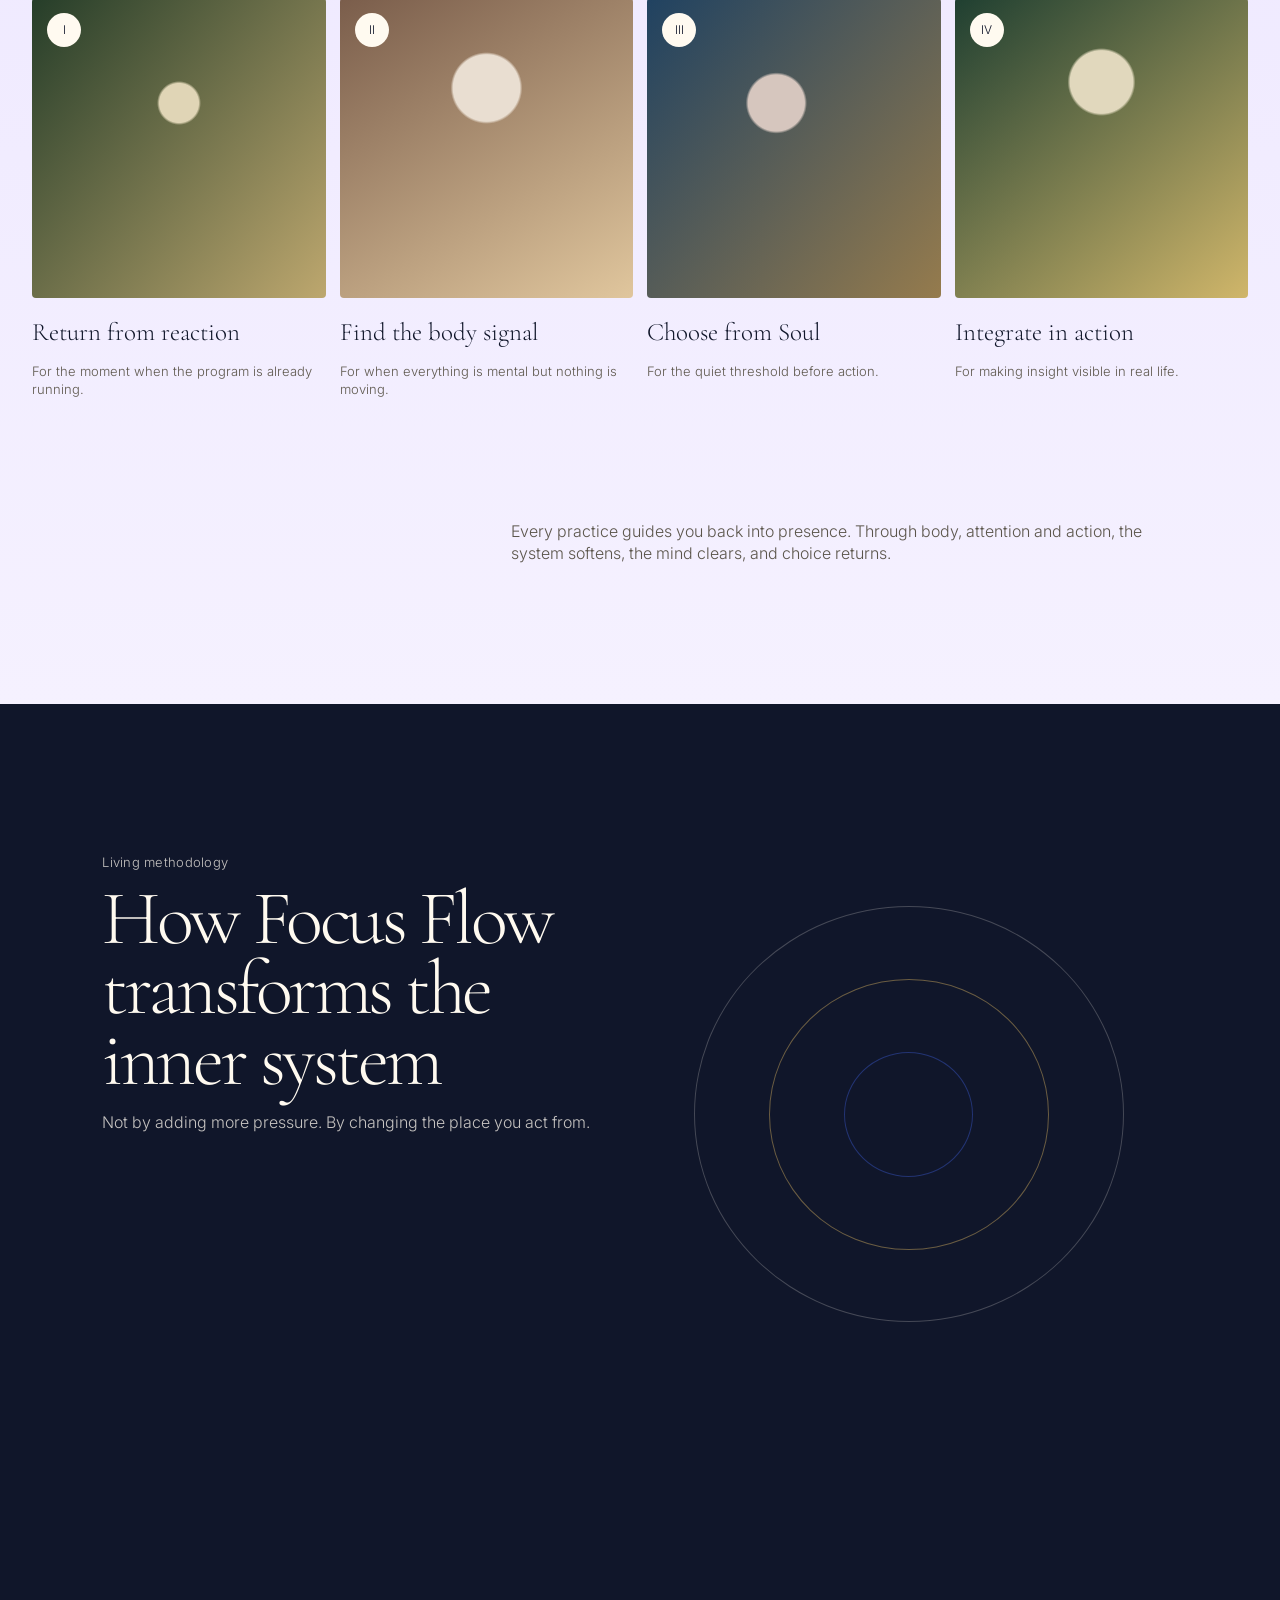
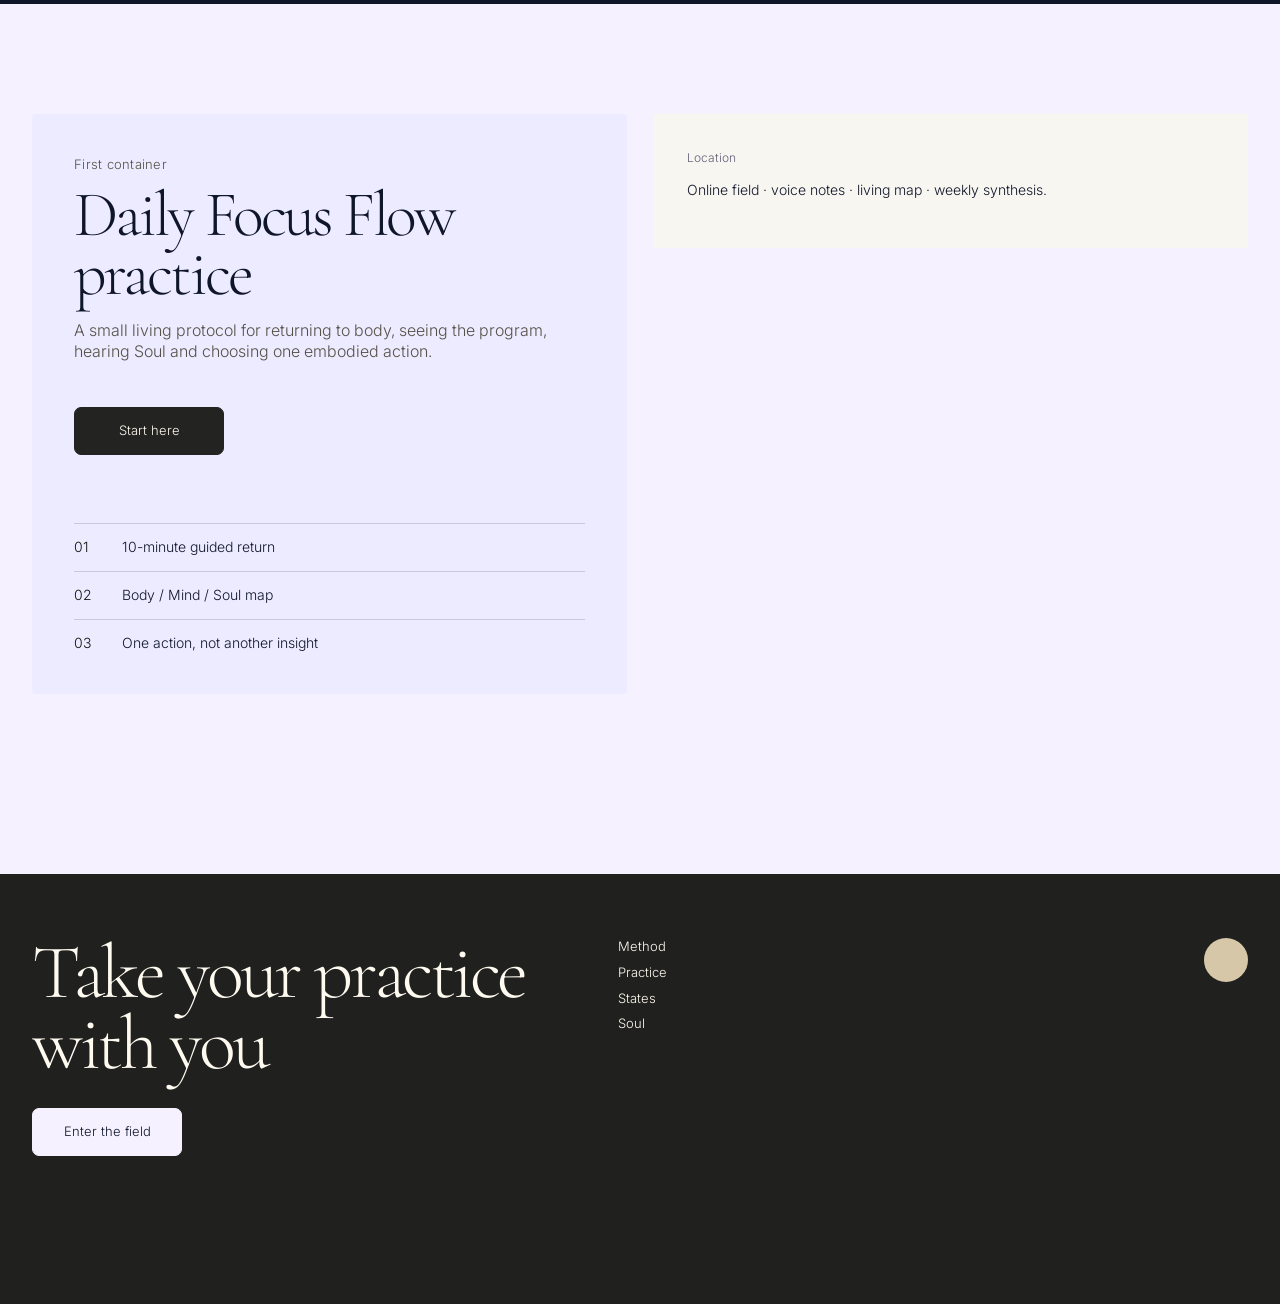
==== commit 9fd95081: "design: clean nav pill with transparent logo" ====
--- a/index.html
+++ b/index.html
@@ -14,7 +14,7 @@
 <body>
   <nav class="nav-shell" aria-label="Primary">
     <a class="brand" href="#top" aria-label="Focus Flow home">
-      <img class="brand-mark" src="assets/focus-flow-mark.png" alt="" aria-hidden="true" />
+      <img class="brand-logo-real" src="assets/focus-flow-logo-transparent.png" alt="Focus Flow" />
       <span>Focus Flow</span>
     </a>
     <button class="breath-toggle" type="button" aria-label="Toggle breath field" data-breath-toggle>
--- a/styles.css
+++ b/styles.css
@@ -105,3 +105,90 @@
   .nav-shell{width:calc(100vw - 20px);top:10px;height:56px;grid-template-columns:minmax(0,1fr) 42px auto;padding-left:9px}
   .brand{font-size:13px;gap:7px;padding-right:4px}.brand-mark{width:42px;height:27px}.menu{min-width:66px;padding:0 14px}.breath-toggle{width:40px;height:40px}
 }
+
+/* nav-clean-v2 */
+.nav-shell{
+  top:18px;
+  width:min(436px,calc(100vw - 28px));
+  height:58px;
+  padding:7px 8px;
+  border-radius:999px;
+  grid-template-columns:minmax(0,1fr) 44px auto;
+  gap:7px;
+  background:rgba(246,244,255,.72);
+  border:1px solid rgba(255,255,255,.62);
+  box-shadow:0 18px 60px rgba(6,8,20,.16), inset 0 1px 0 rgba(255,255,255,.62);
+  backdrop-filter:blur(24px) saturate(1.28);
+  -webkit-backdrop-filter:blur(24px) saturate(1.28);
+}
+.brand{
+  min-width:0;
+  height:44px;
+  display:flex;
+  align-items:center;
+  gap:9px;
+  padding:2px 10px 2px 5px;
+  border-radius:999px;
+  font-family:Inter,system-ui,sans-serif;
+  font-size:14px;
+  font-weight:500;
+  letter-spacing:.005em;
+  color:rgba(16,22,42,.88);
+}
+.brand:hover{background:rgba(255,255,255,.30)}
+.brand-glyph,.brand-logo,.brand-mark{display:none!important}
+.brand-logo-real{
+  width:54px;
+  height:34px;
+  object-fit:contain;
+  flex:0 0 auto;
+  filter:drop-shadow(0 0 10px rgba(104,91,255,.24)) drop-shadow(0 0 7px rgba(208,176,90,.18));
+}
+.breath-toggle{
+  width:42px;
+  height:42px;
+  border-radius:50%;
+  border:1px solid rgba(16,22,42,.09);
+  background:radial-gradient(circle at 50% 50%,rgba(255,255,255,.50) 0 30%,rgba(126,219,255,.16) 31% 62%,rgba(104,91,255,.08));
+  cursor:pointer;
+  box-shadow:inset 0 1px 0 rgba(255,255,255,.56);
+}
+.breath-toggle span{
+  width:17px;
+  height:17px;
+  border:1px solid rgba(16,22,42,.48);
+  box-shadow:0 0 16px rgba(126,219,255,.28);
+}
+.menu{
+  height:42px;
+  min-width:82px;
+  padding:0 18px;
+  border-radius:999px;
+  border:1px solid rgba(16,22,42,.09);
+  background:rgba(255,255,255,.34);
+  color:rgba(16,22,42,.86);
+  font-size:13px;
+  font-weight:500;
+  letter-spacing:.005em;
+  cursor:pointer;
+  box-shadow:inset 0 1px 0 rgba(255,255,255,.50);
+}
+.menu:hover,.breath-toggle:hover{background:rgba(255,255,255,.50)}
+.menu-panel{
+  top:66px;
+  right:0;
+  width:196px;
+  border-radius:22px;
+  padding:9px;
+  background:rgba(246,244,255,.90);
+  border:1px solid rgba(255,255,255,.62);
+  box-shadow:0 24px 70px rgba(6,8,20,.20), inset 0 1px 0 rgba(255,255,255,.62);
+  backdrop-filter:blur(24px) saturate(1.2);
+  -webkit-backdrop-filter:blur(24px) saturate(1.2);
+}
+.menu-panel a{border-radius:14px;font-size:13px;font-weight:400;color:rgba(16,22,42,.86)}
+.menu-panel a:hover{background:rgba(126,219,255,.16)}
+@media(max-width:560px){
+  .nav-shell{width:calc(100vw - 20px);top:10px;height:56px;grid-template-columns:minmax(0,1fr) 42px auto;padding:7px 7px}
+  .brand{font-size:13px;gap:7px;padding-right:4px}.brand-logo-real{width:46px;height:30px}.menu{min-width:74px;padding:0 13px}.breath-toggle{width:40px;height:40px}
+}
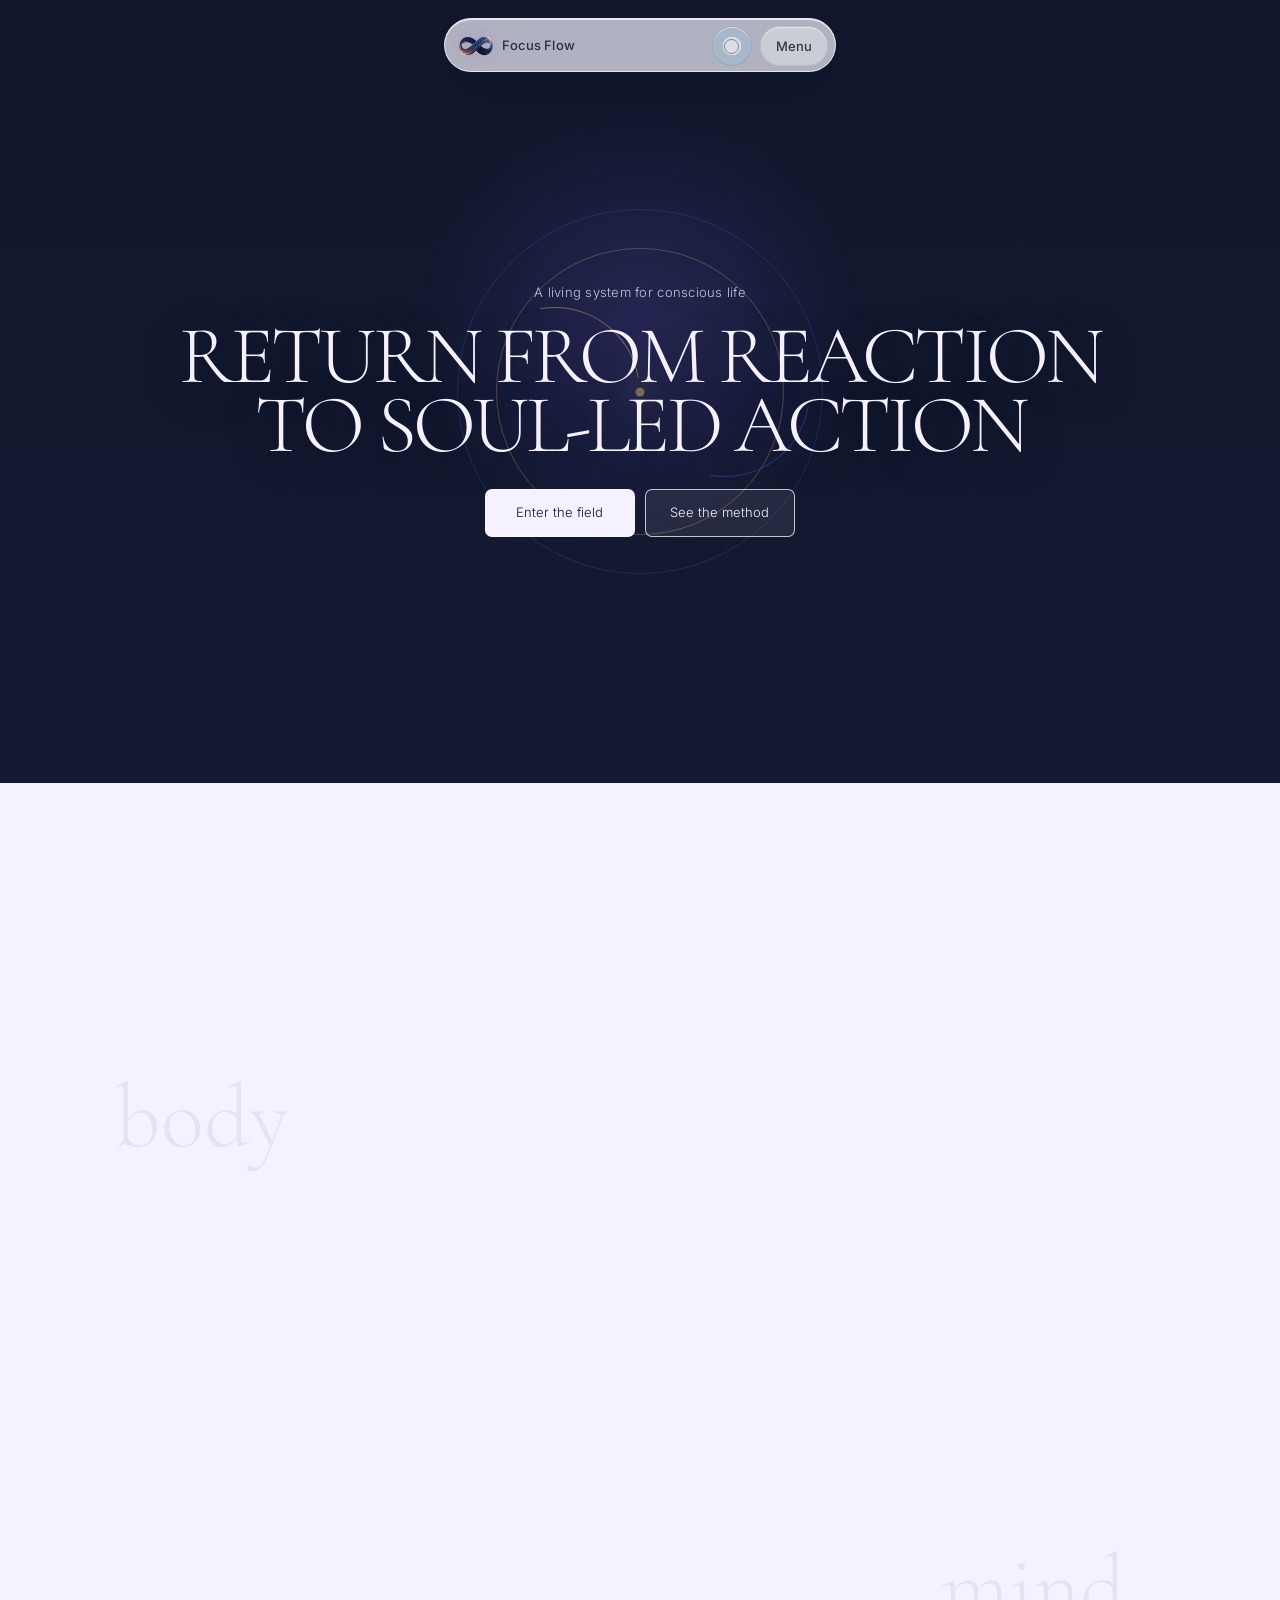
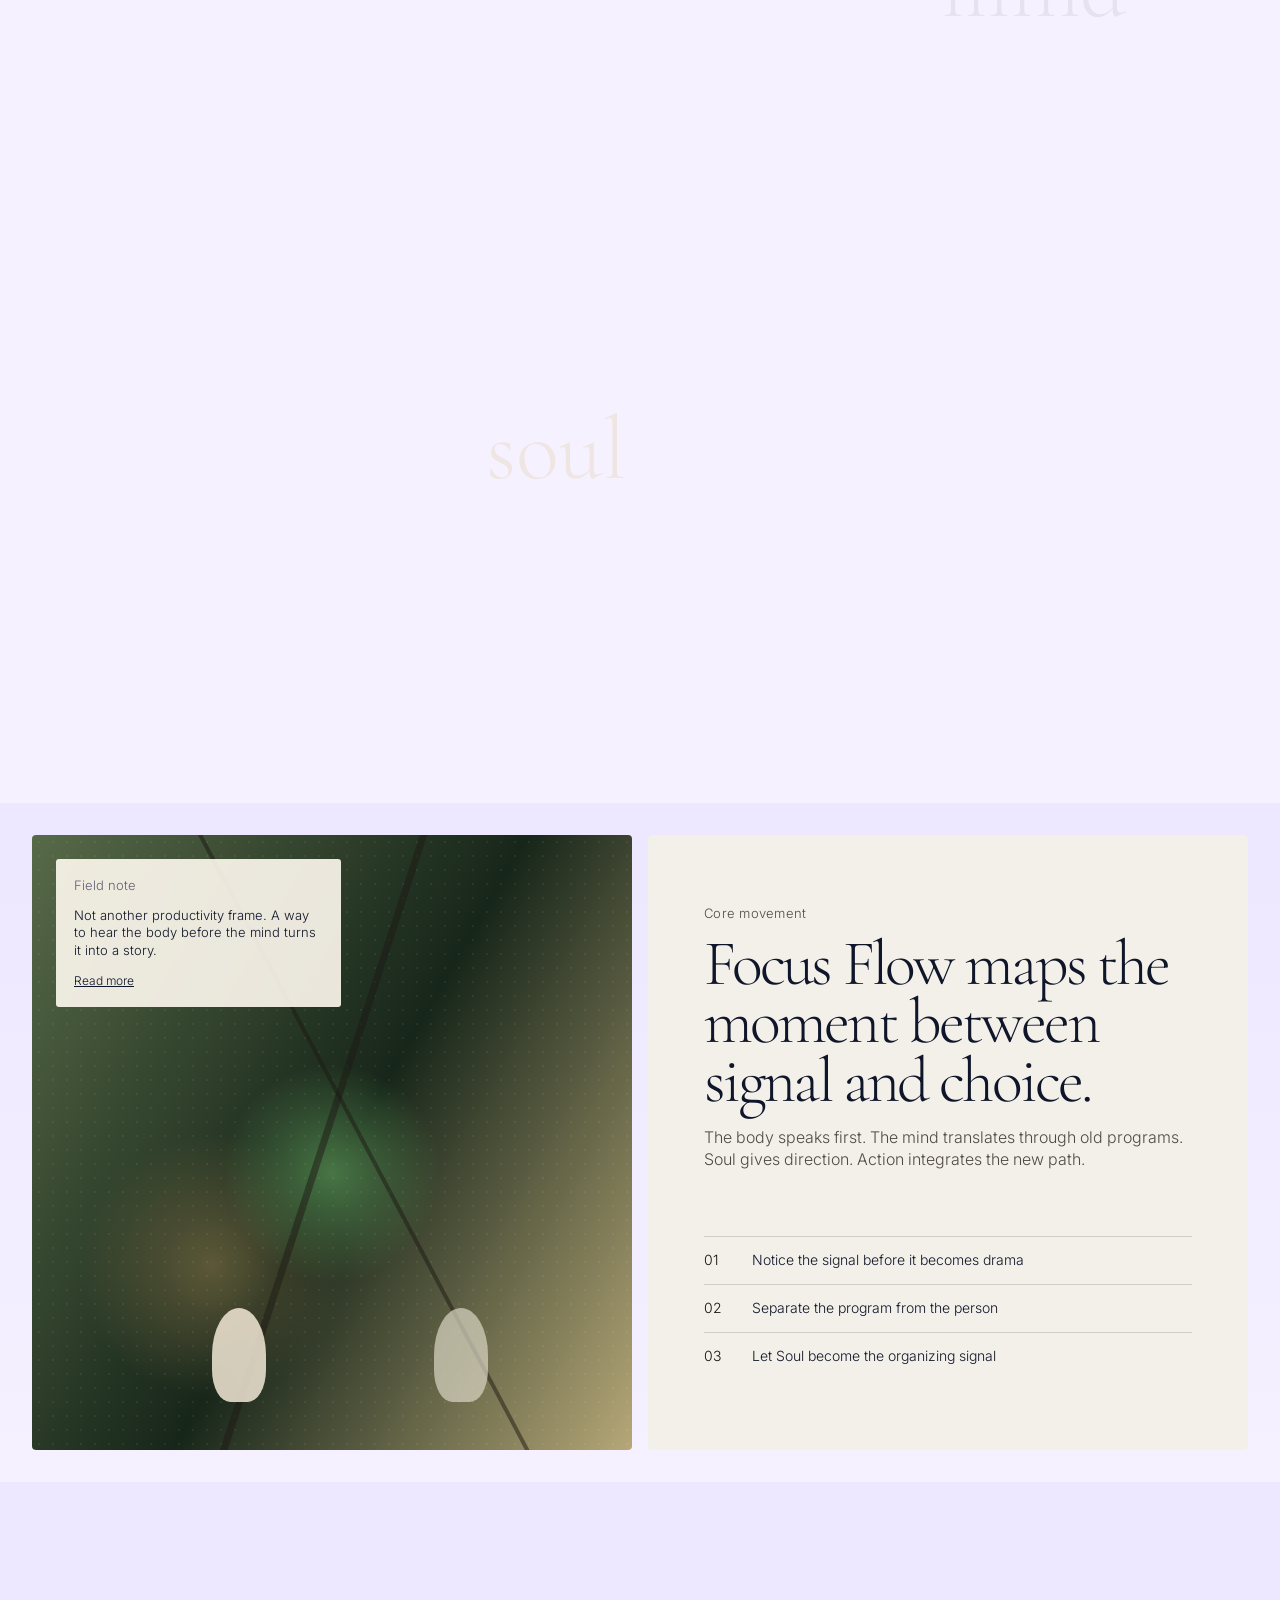
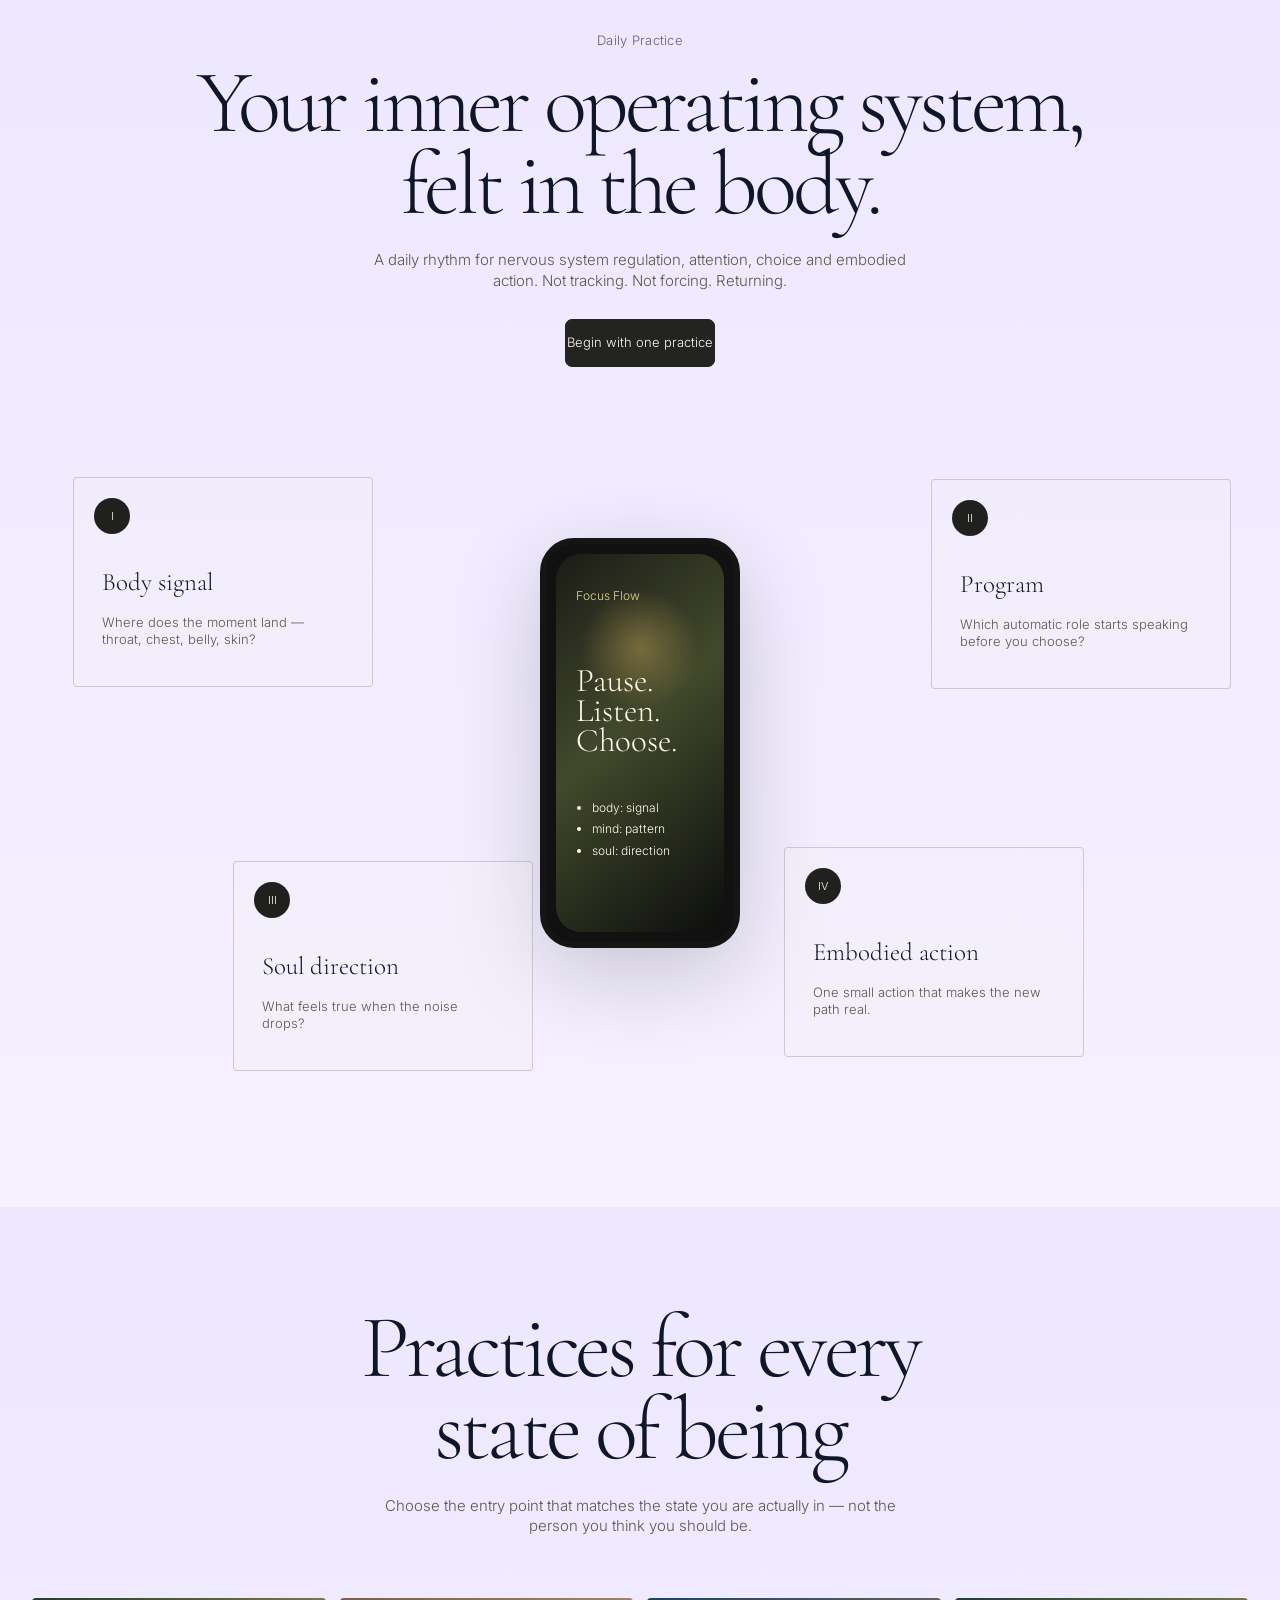
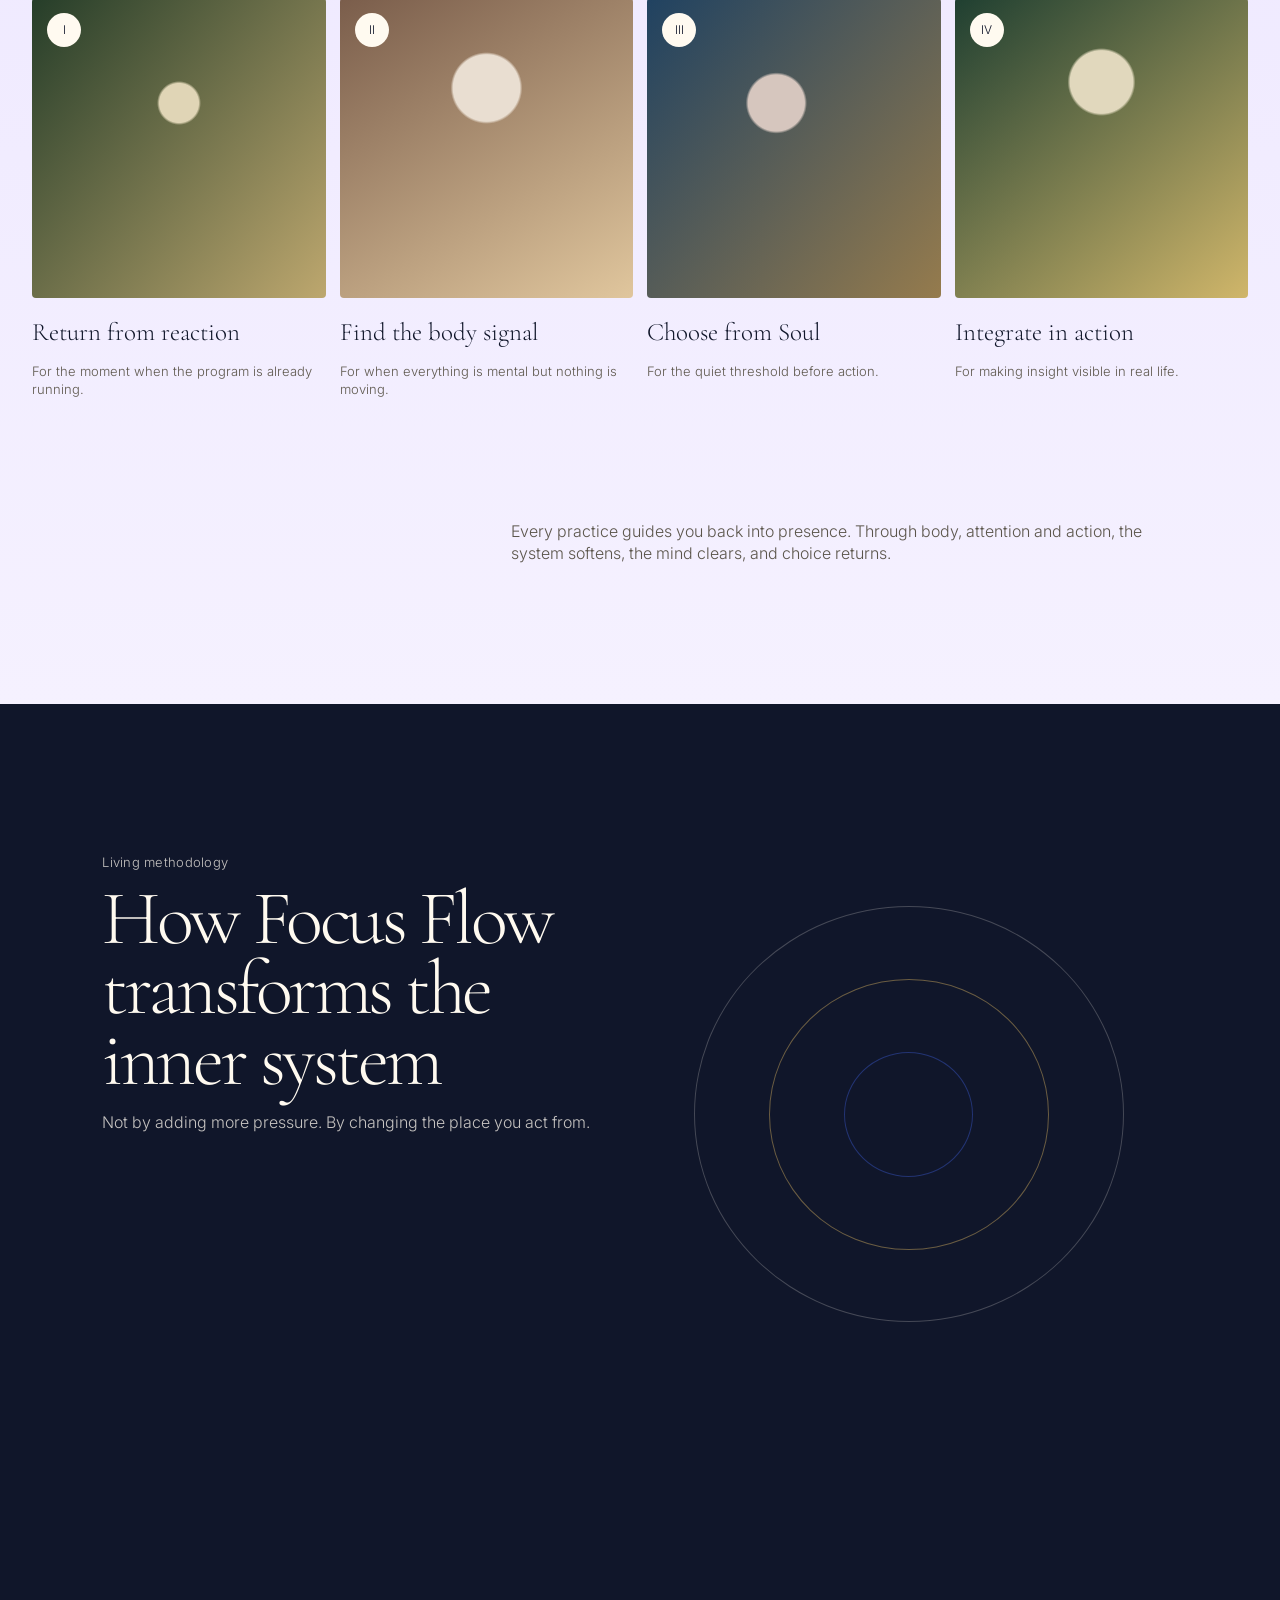
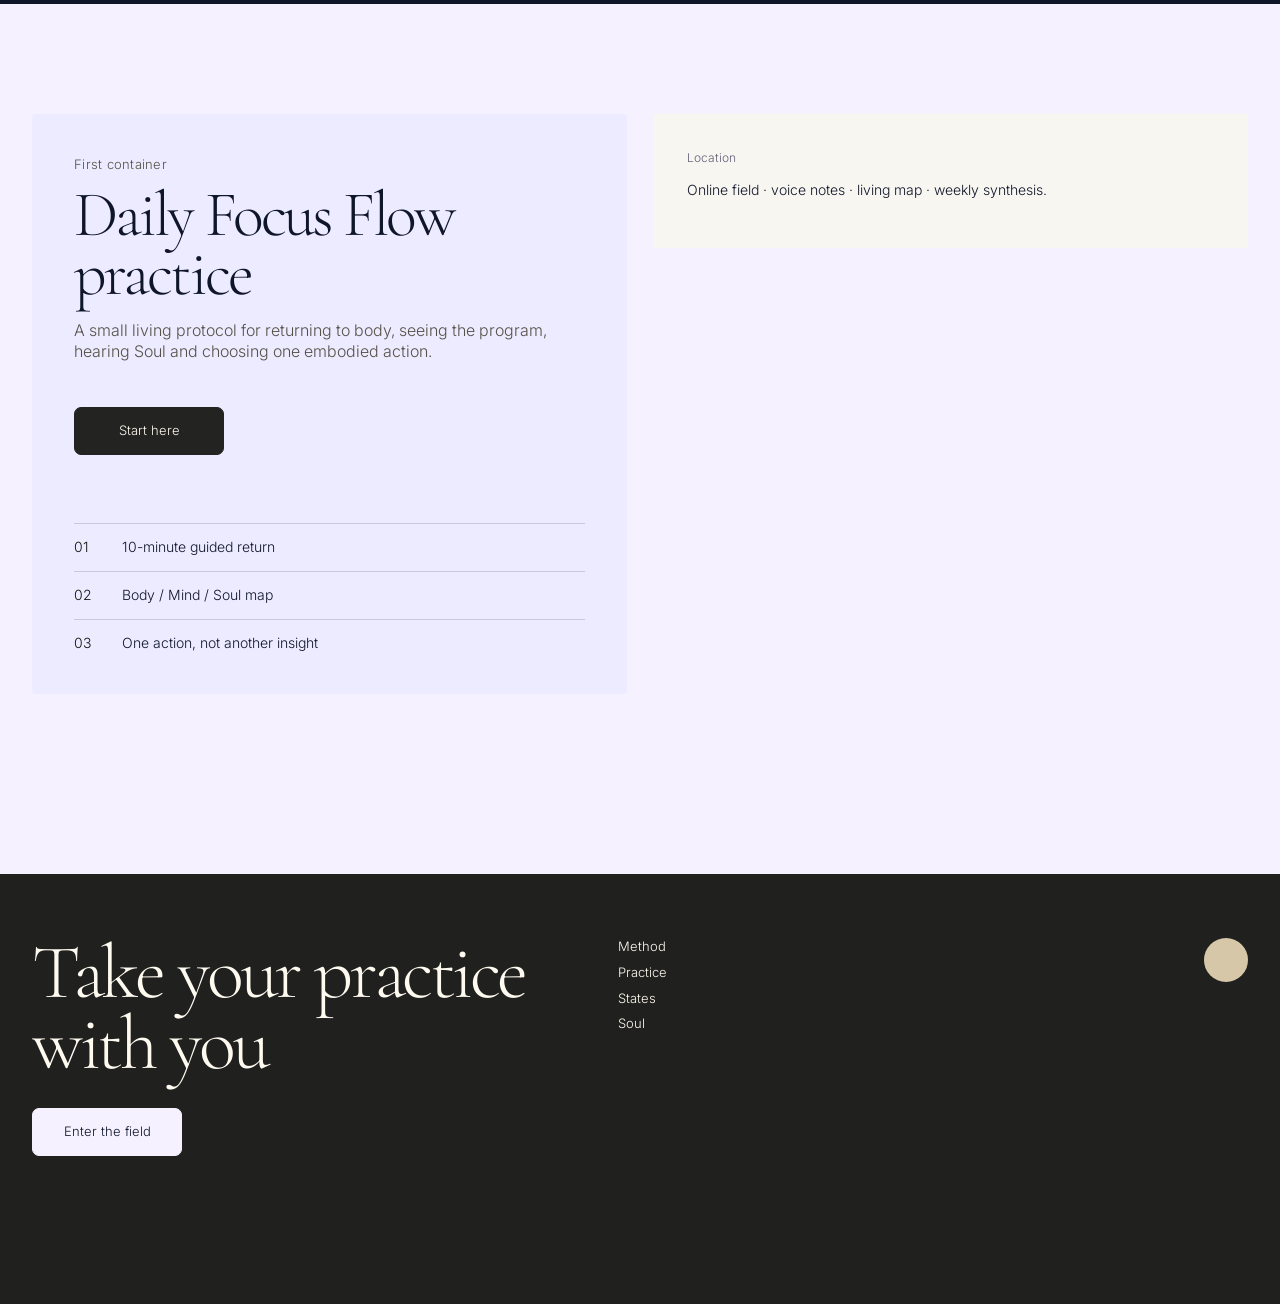
==== commit fc7796d1: "design: tune nav pill and clean README" ====
--- a/index.html
+++ b/index.html
@@ -20,7 +20,7 @@
     <button class="breath-toggle" type="button" aria-label="Toggle breath field" data-breath-toggle>
       <span></span>
     </button>
-    <button class="menu" type="button" aria-label="Open menu" data-menu>Content</button>
+    <button class="menu" type="button" aria-label="Open menu" data-menu>Menu</button>
     <div class="menu-panel" data-menu-panel>
       <a href="#method">Method</a>
       <a href="#practice">Practice</a>
--- a/styles.css
+++ b/styles.css
@@ -192,3 +192,26 @@
   .nav-shell{width:calc(100vw - 20px);top:10px;height:56px;grid-template-columns:minmax(0,1fr) 42px auto;padding:7px 7px}
   .brand{font-size:13px;gap:7px;padding-right:4px}.brand-logo-real{width:46px;height:30px}.menu{min-width:74px;padding:0 13px}.breath-toggle{width:40px;height:40px}
 }
+
+/* nav-frequency-tune-v1 */
+.nav-shell{
+  width:min(392px,calc(100vw - 28px));
+  height:54px;
+  top:18px;
+  padding:6px 7px 6px 10px;
+  border-radius:999px;
+  grid-template-columns:minmax(0,1fr) 42px auto;
+  gap:6px;
+  background:rgba(247,245,255,.70);
+  border:1px solid rgba(255,255,255,.68);
+  box-shadow:0 16px 54px rgba(6,8,20,.14), inset 0 1px 0 rgba(255,255,255,.72);
+  backdrop-filter:blur(26px) saturate(1.22);
+  -webkit-backdrop-filter:blur(26px) saturate(1.22);
+}
+.brand{height:42px;gap:7px;padding:2px 7px 2px 2px;font-size:13px;font-weight:500;color:rgba(16,22,42,.84)}
+.brand-logo-real{width:38px;height:25px;object-fit:contain;filter:drop-shadow(0 0 7px rgba(104,91,255,.20)) drop-shadow(0 0 5px rgba(208,176,90,.13))}
+.breath-toggle{width:40px;height:40px;border-radius:50%;background:radial-gradient(circle,rgba(255,255,255,.58) 0 34%,rgba(126,219,255,.14) 35% 63%,rgba(104,91,255,.07));border:1px solid rgba(16,22,42,.08)}
+.breath-toggle span{width:15px;height:15px;border-color:rgba(16,22,42,.44)}
+.menu{height:40px;min-width:68px;padding:0 15px;border-radius:999px;background:rgba(255,255,255,.34);border:1px solid rgba(16,22,42,.08);font-size:13px;color:rgba(16,22,42,.82)}
+.menu-panel{top:62px;right:0;border-radius:20px;background:rgba(247,245,255,.88)}
+@media(max-width:560px){.nav-shell{width:calc(100vw - 20px);height:54px;top:10px}.brand-logo-real{width:35px;height:23px}.brand{font-size:13px}.menu{min-width:64px;padding:0 13px}}
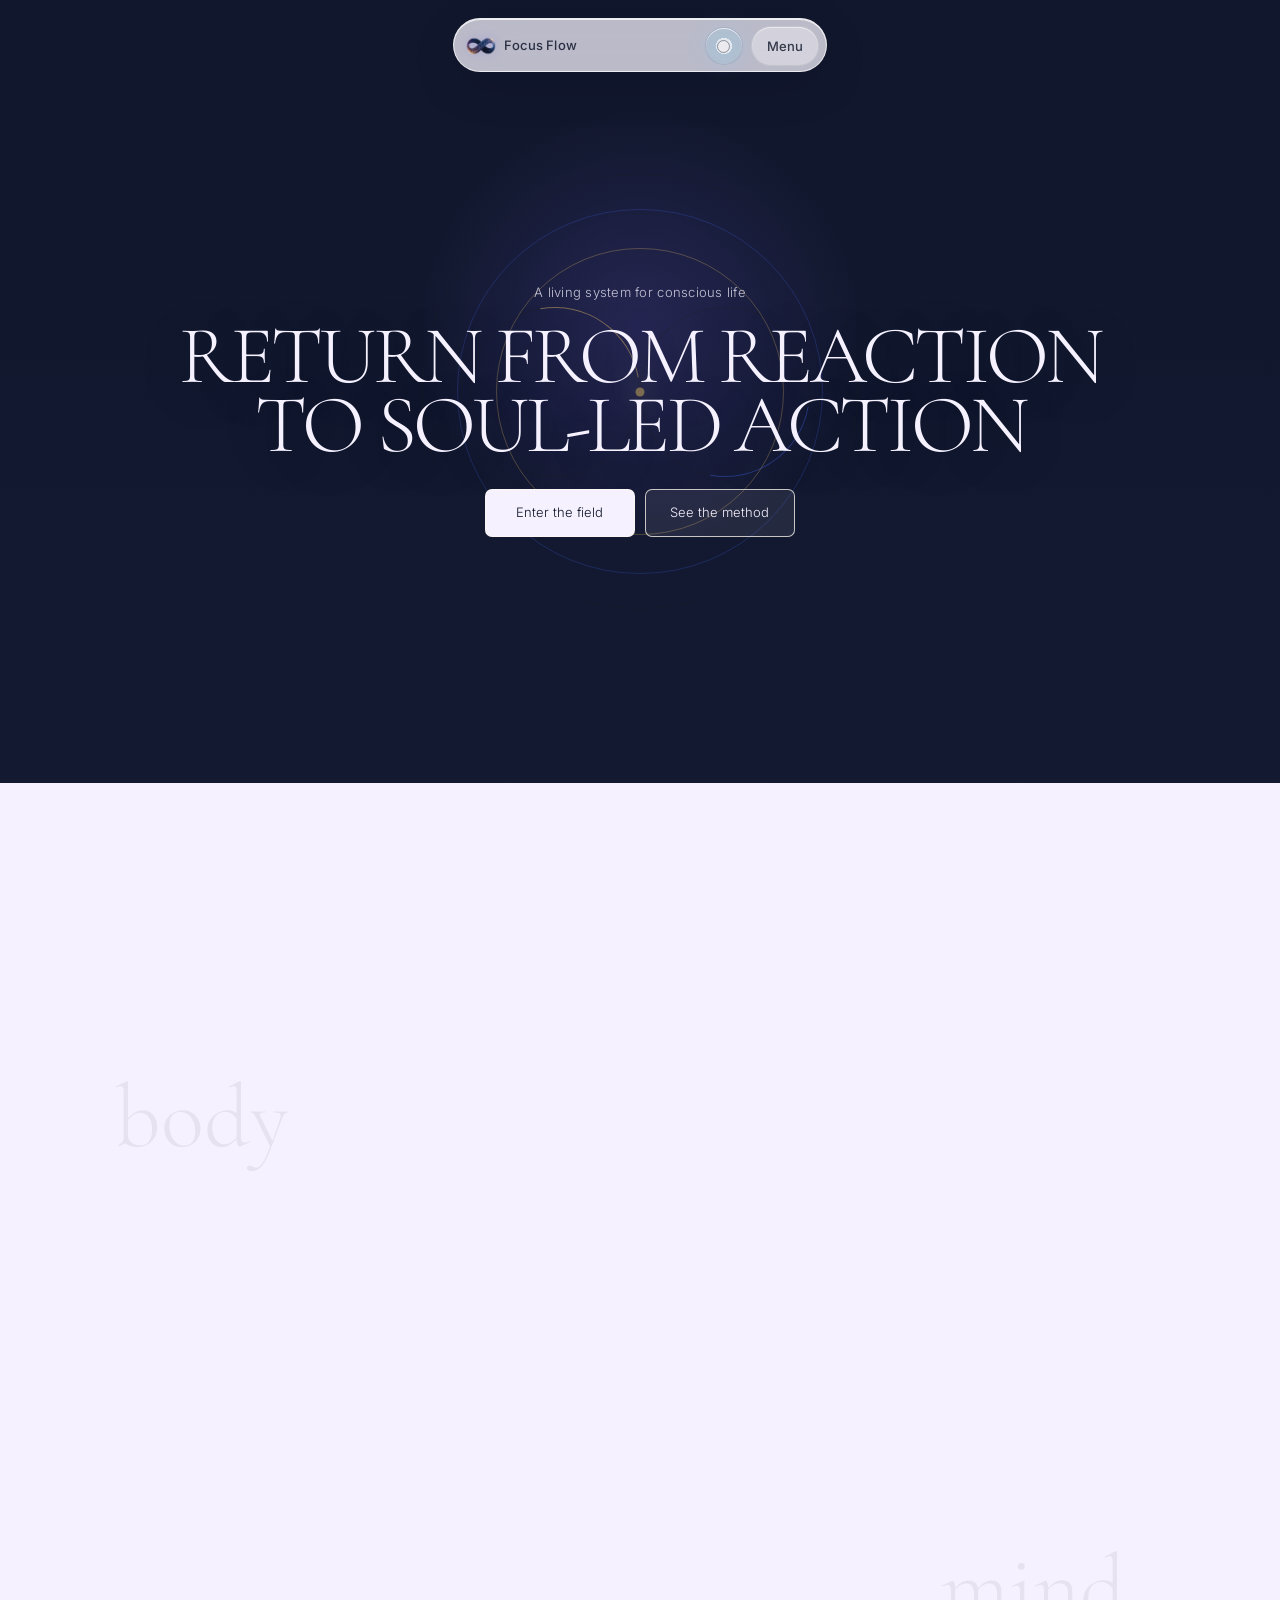
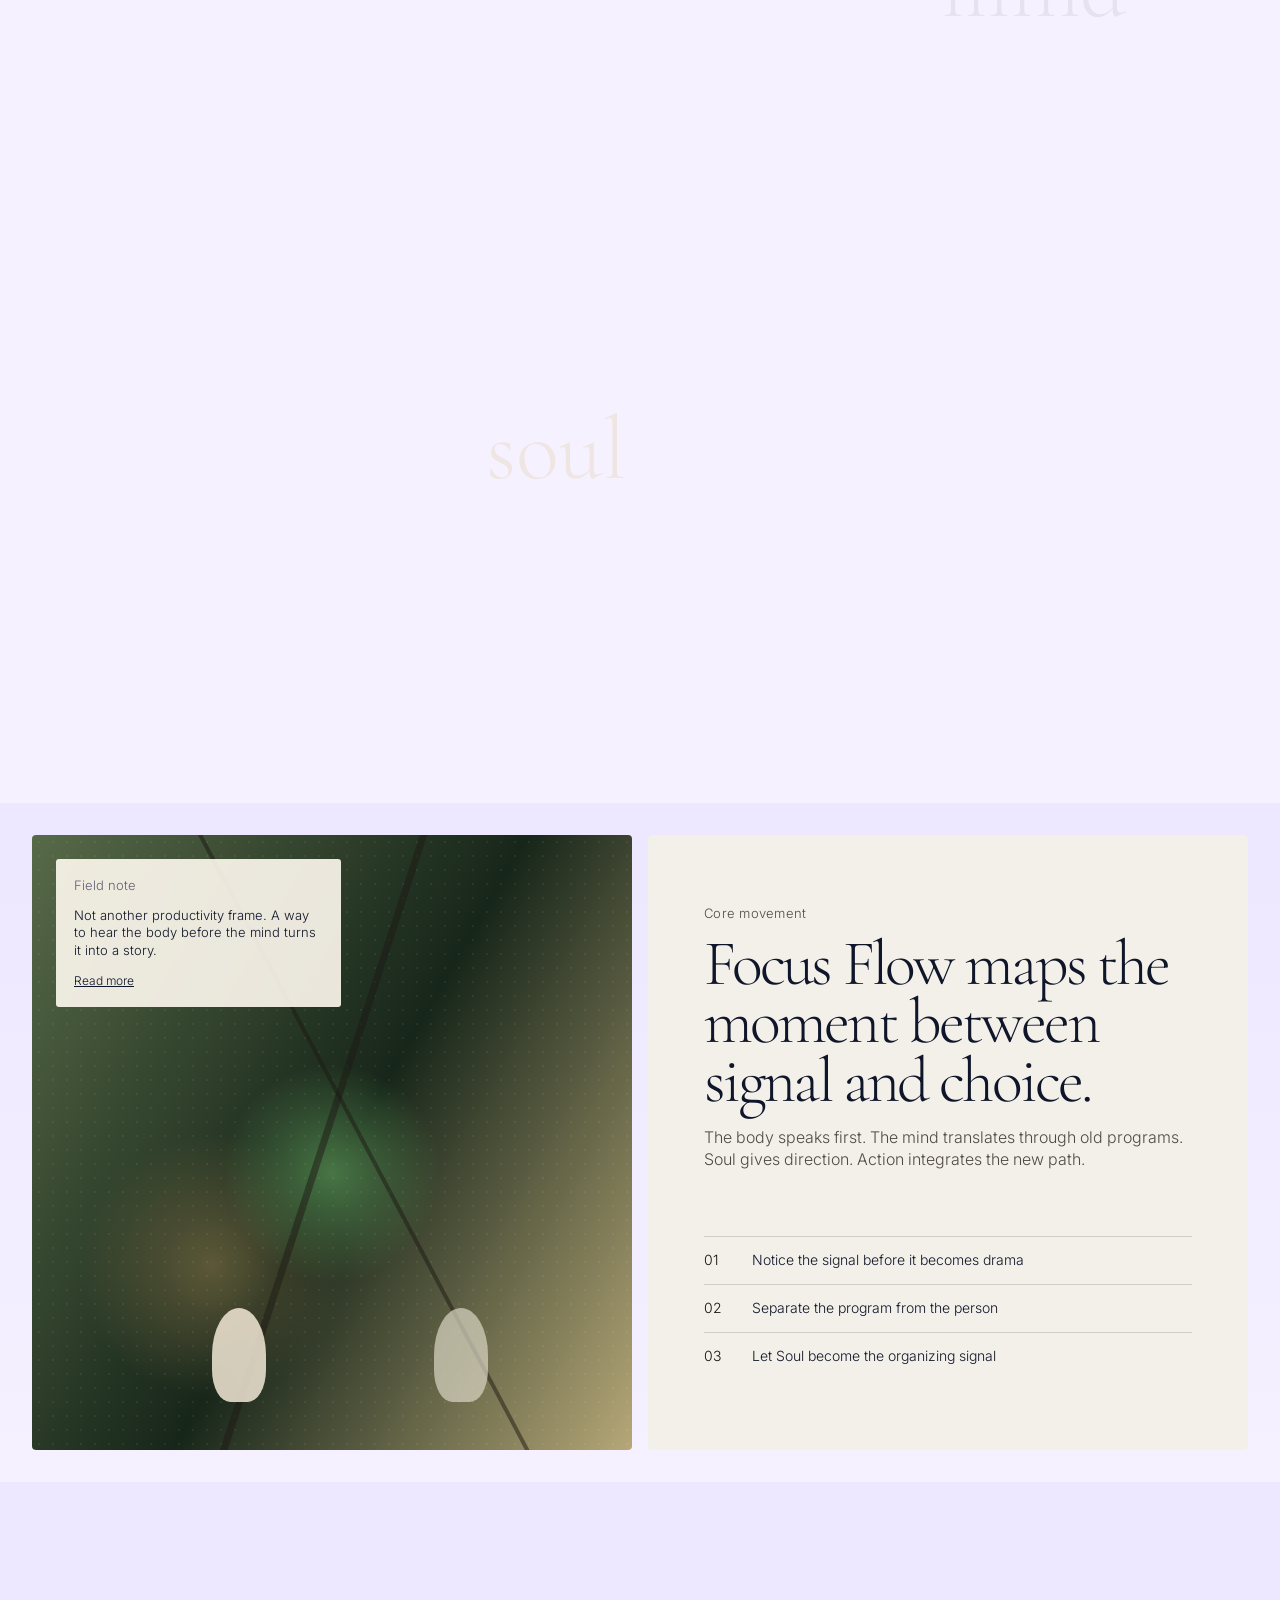
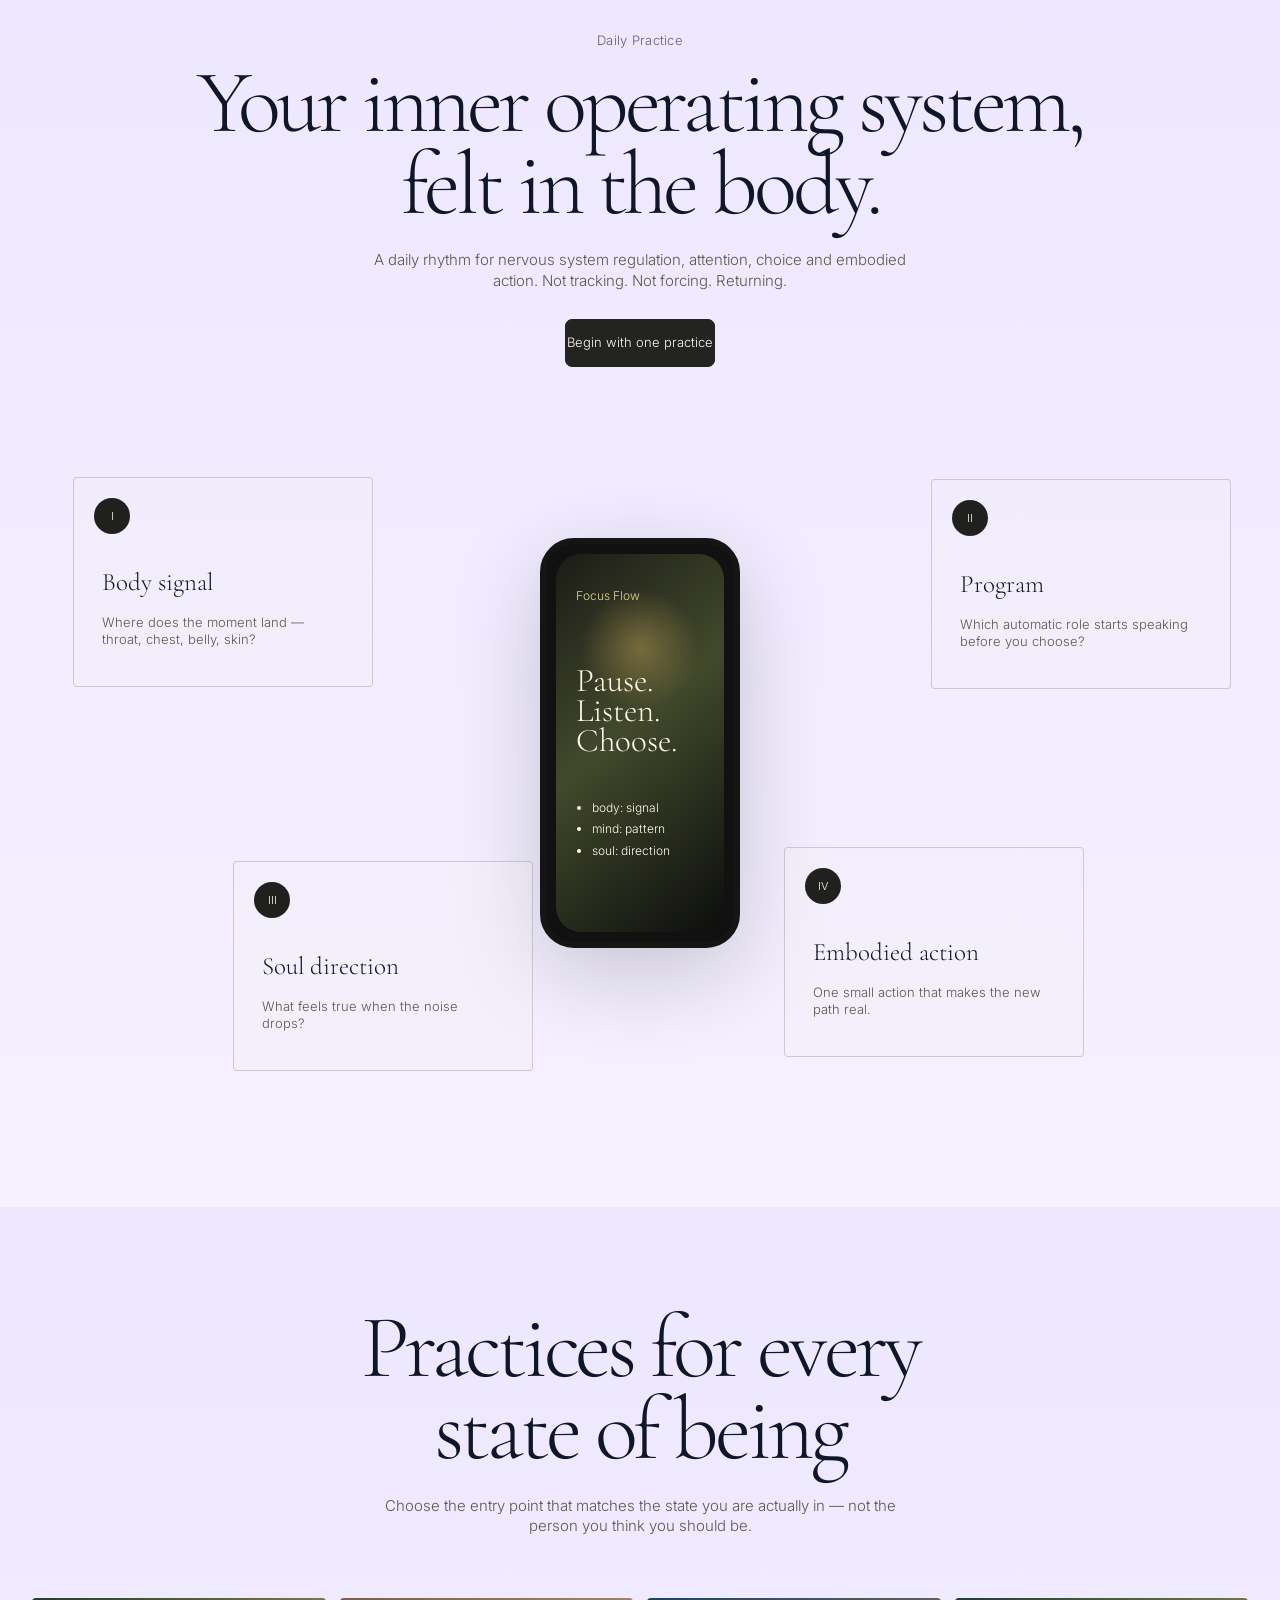
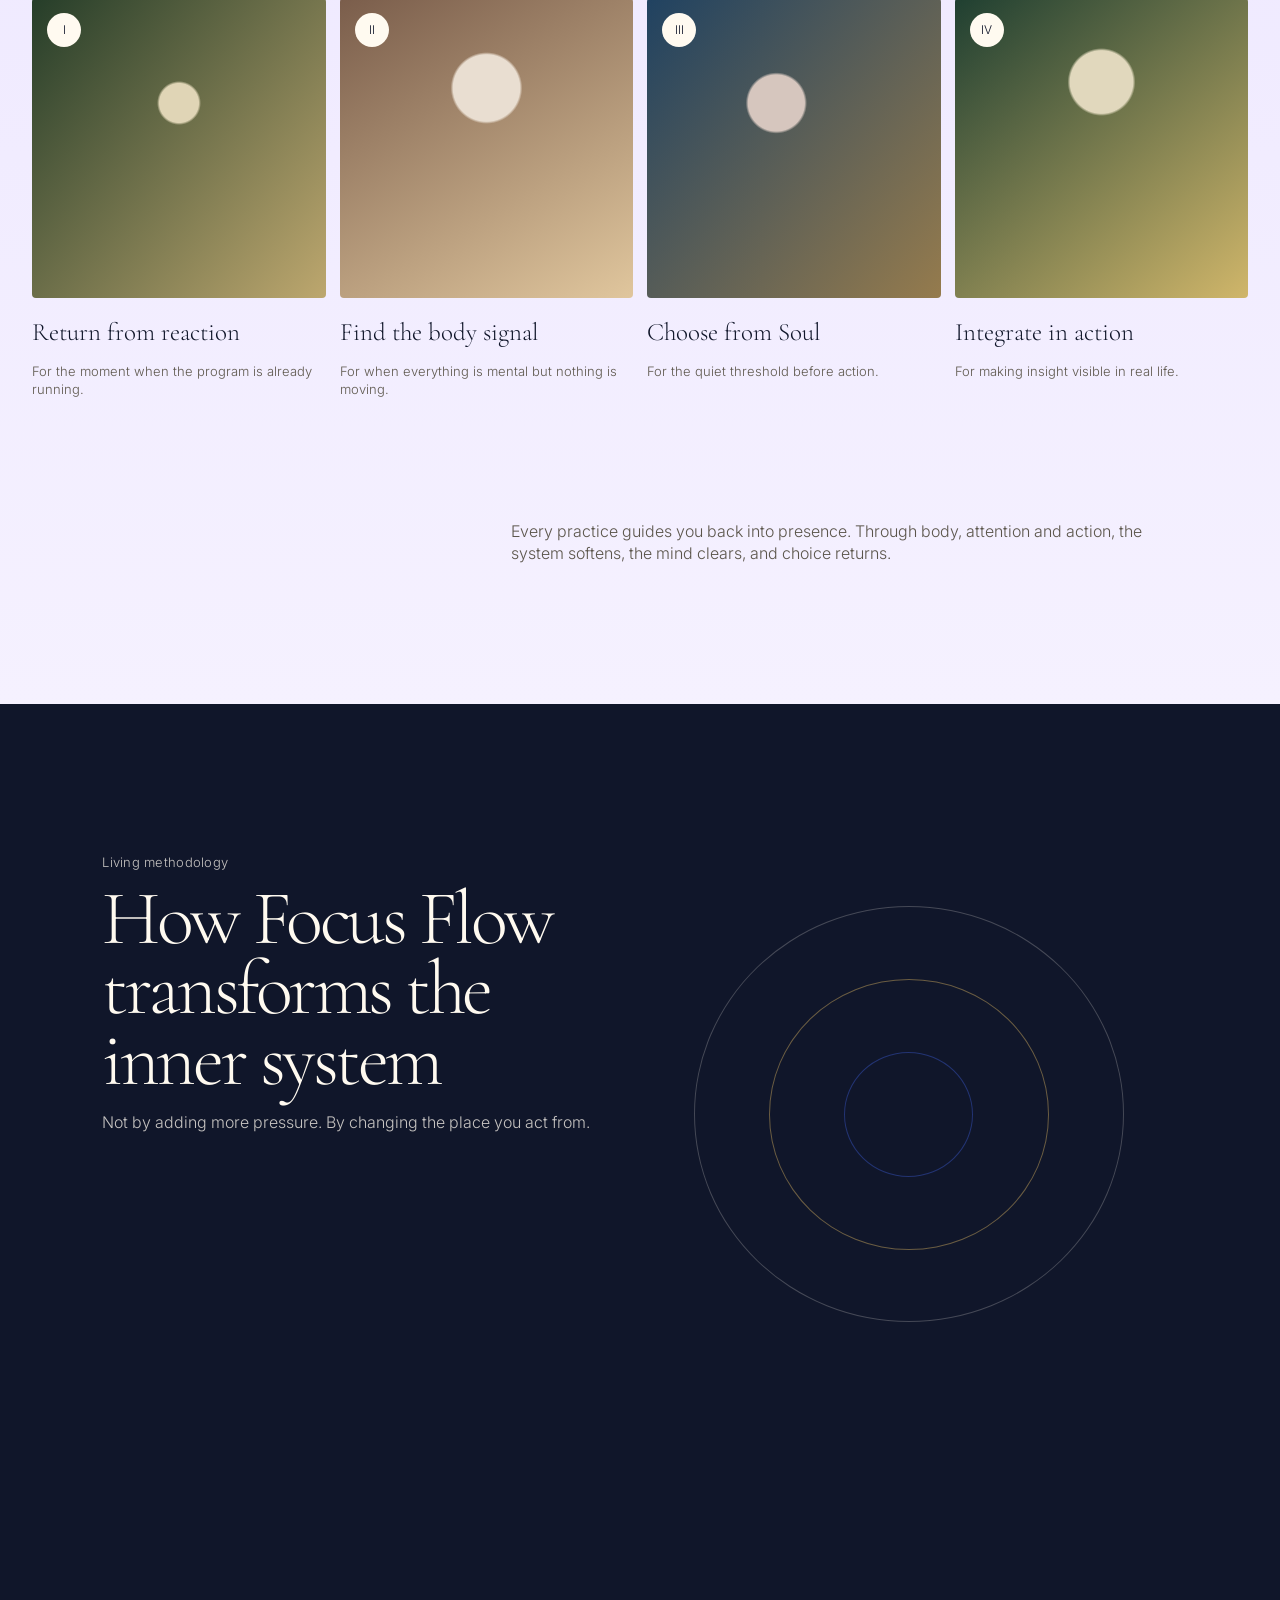
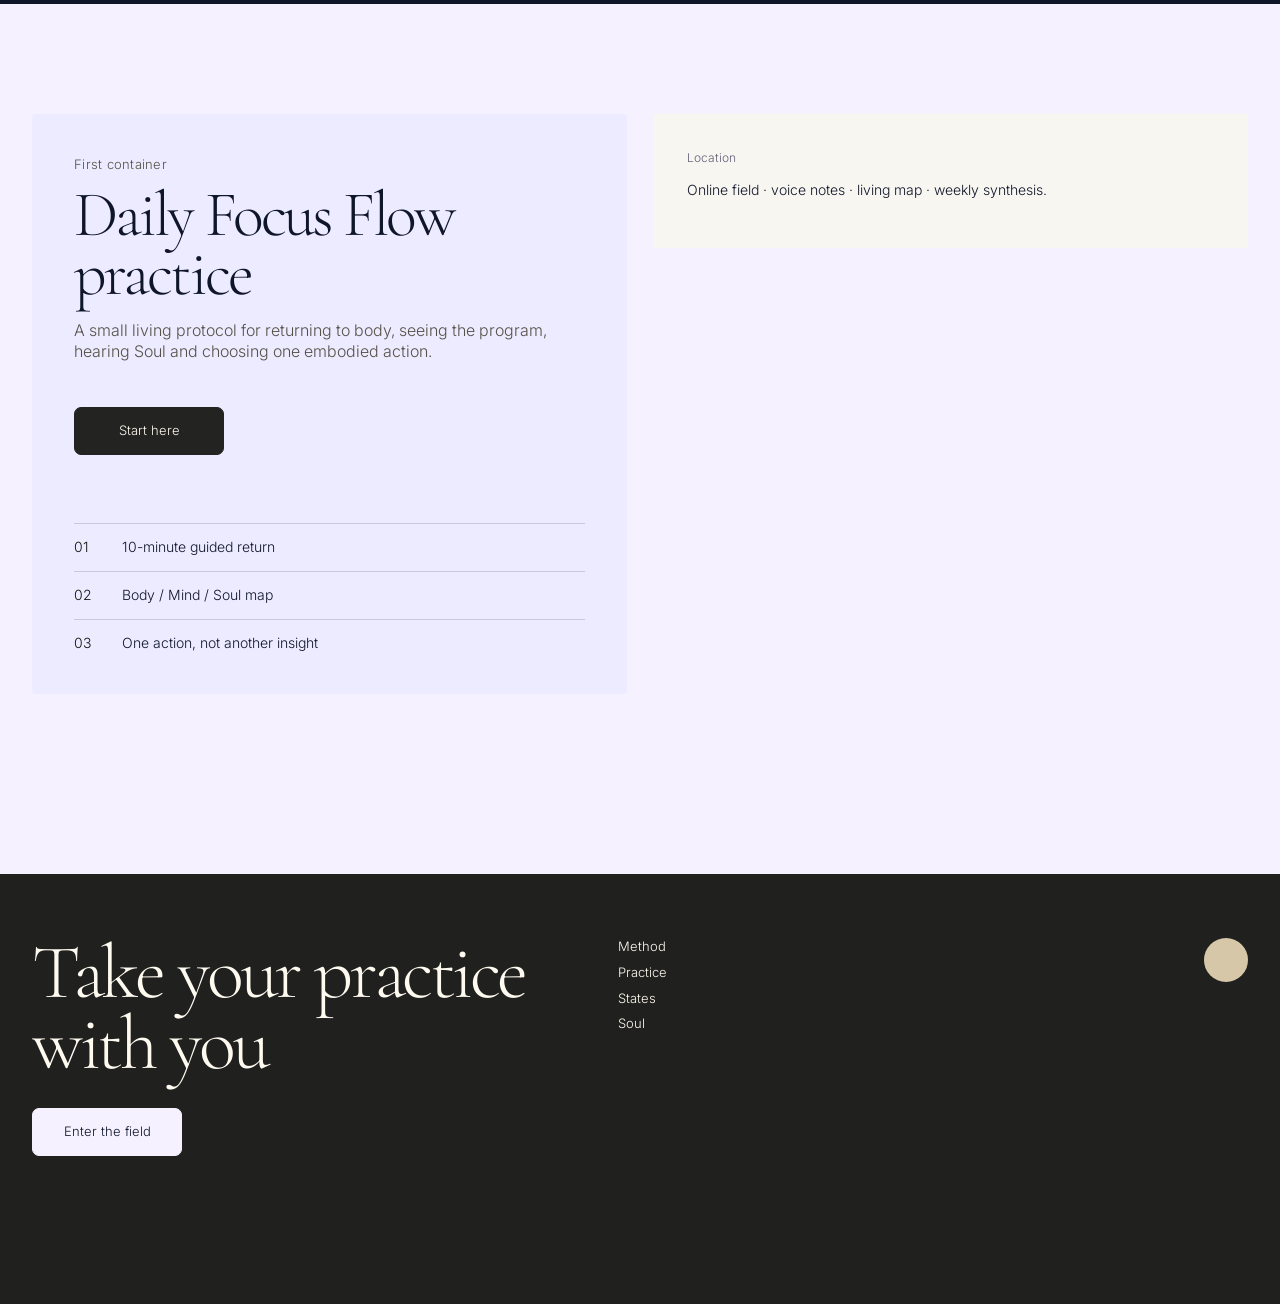
==== commit 5f0e3db7: "design: simplify nav orb interaction" ====
--- a/index.html
+++ b/index.html
@@ -17,9 +17,7 @@
       <img class="brand-logo-real" src="assets/focus-flow-logo-transparent.png" alt="Focus Flow" />
       <span>Focus Flow</span>
     </a>
-    <button class="breath-toggle" type="button" aria-label="Toggle breath field" data-breath-toggle>
-      <span></span>
-    </button>
+    <span class="nav-orb" aria-hidden="true"><span></span></span>
     <button class="menu" type="button" aria-label="Open menu" data-menu>Menu</button>
     <div class="menu-panel" data-menu-panel>
       <a href="#method">Method</a>
--- a/styles.css
+++ b/styles.css
@@ -215,3 +215,21 @@
 .menu{height:40px;min-width:68px;padding:0 15px;border-radius:999px;background:rgba(255,255,255,.34);border:1px solid rgba(16,22,42,.08);font-size:13px;color:rgba(16,22,42,.82)}
 .menu-panel{top:62px;right:0;border-radius:20px;background:rgba(247,245,255,.88)}
 @media(max-width:560px){.nav-shell{width:calc(100vw - 20px);height:54px;top:10px}.brand-logo-real{width:35px;height:23px}.brand{font-size:13px}.menu{min-width:64px;padding:0 13px}}
+
+/* nav-redteam-fix-v1 */
+.nav-shell{
+  width:min(374px,calc(100vw - 28px));
+  height:54px;
+  grid-template-columns:minmax(0,1fr) 40px auto;
+  padding:6px 7px 6px 9px;
+  background:rgba(247,245,255,.74);
+  border:1px solid rgba(255,255,255,.72);
+  box-shadow:0 14px 46px rgba(6,8,20,.13), inset 0 1px 0 rgba(255,255,255,.78);
+}
+.brand{height:42px;gap:7px;padding:2px 7px 2px 2px;font-size:13px;color:rgba(16,22,42,.84)}
+.brand-logo-real{width:32px;height:22px;object-fit:contain;filter:drop-shadow(0 0 5px rgba(104,91,255,.18))}
+.breath-toggle{display:none!important}
+.nav-orb{width:38px;height:38px;border-radius:50%;display:grid;place-items:center;background:radial-gradient(circle,rgba(255,255,255,.70) 0 31%,rgba(126,219,255,.16) 32% 62%,rgba(104,91,255,.06));border:1px solid rgba(16,22,42,.075);box-shadow:inset 0 1px 0 rgba(255,255,255,.70),0 0 20px rgba(126,219,255,.16)}
+.nav-orb span{width:13px;height:13px;border-radius:50%;border:1px solid rgba(16,22,42,.42);box-shadow:0 0 12px rgba(126,219,255,.22)}
+.menu{height:40px;min-width:66px;padding:0 15px;border-radius:999px;background:rgba(255,255,255,.36);border:1px solid rgba(16,22,42,.075);font-size:13px;color:rgba(16,22,42,.82)}
+@media(max-width:560px){.nav-shell{width:calc(100vw - 20px);grid-template-columns:minmax(0,1fr) 38px auto}.brand-logo-real{width:30px;height:21px}.nav-orb{width:36px;height:36px}.menu{min-width:62px;padding:0 13px}}
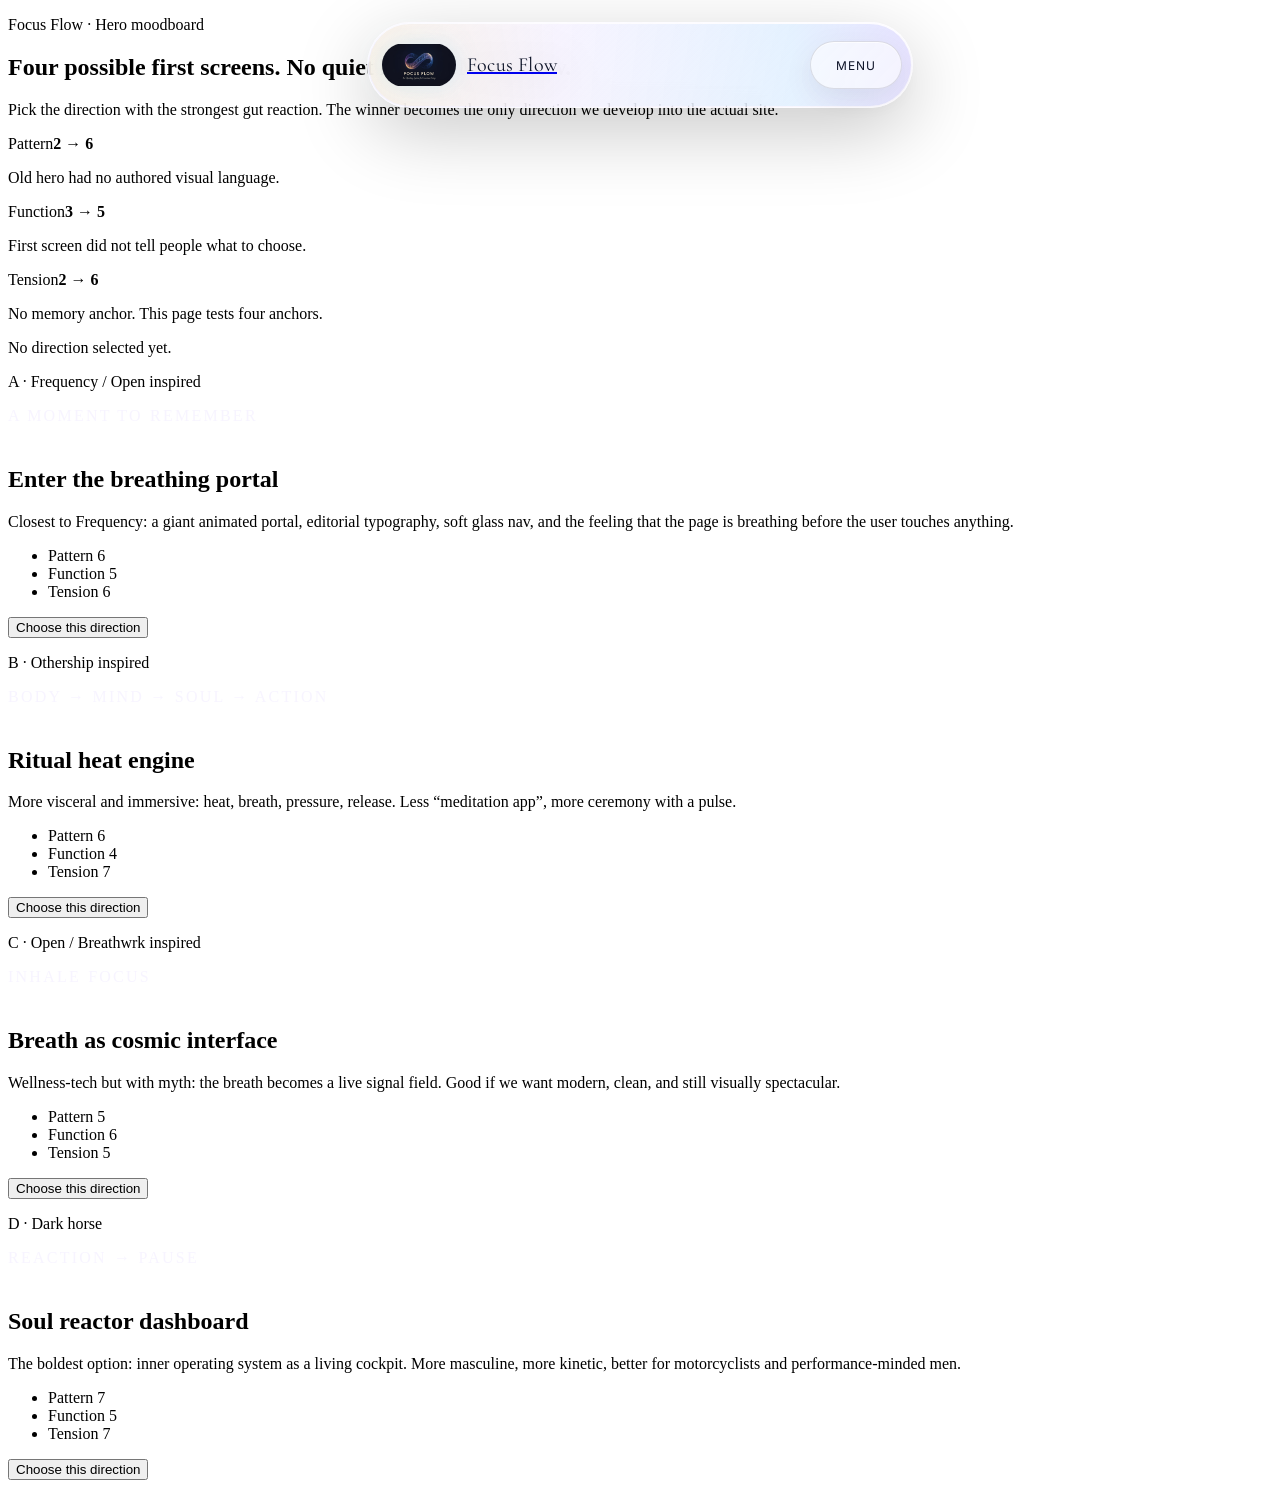
==== commit 04de9100: "Turn page into four-direction hero moodboard" ====
--- a/index.html
+++ b/index.html
@@ -3,179 +3,107 @@
 <head>
   <meta charset="utf-8" />
   <meta name="viewport" content="width=device-width, initial-scale=1" />
-  <title>Focus Flow — Living Sacred OS</title>
-  <meta name="description" content="Focus Flow is a living operating system for returning from reaction to Soul-led action." />
+  <title>Focus Flow — Hero Moodboard</title>
+  <meta name="description" content="Four high-impact hero directions for Focus Flow." />
   <link rel="preconnect" href="https://fonts.googleapis.com">
   <link rel="preconnect" href="https://fonts.gstatic.com" crossorigin>
   <link href="https://fonts.googleapis.com/css2?family=Cormorant+Garamond:wght@300;400;500&family=Inter:wght@300;400;500;600&display=swap" rel="stylesheet">
-  <link rel="stylesheet" href="styles.css" />
-  <!-- ff-build: breath-prism-public-trigger-20260617165320 -->
+  <link rel="stylesheet" href="hero-frequency.css" />
+  <!-- ff-build: moodboard-wow-directions -->
 </head>
 <body>
-  <nav class="nav-shell" aria-label="Primary">
-    <a class="brand" href="#top" aria-label="Focus Flow home">
-      <img class="brand-logo-real" src="assets/focus-flow-logo-transparent.png" alt="Focus Flow" />
+  <nav class="nav-shell" aria-label="Moodboard navigation">
+    <a class="brand" href="#top" aria-label="Focus Flow moodboard home">
+      <img class="brand-logo" src="assets/focus-flow-logo-reference.jpg" alt="Focus Flow logo" width="70" height="44" loading="eager" decoding="async" />
       <span>Focus Flow</span>
     </a>
-    <span class="nav-orb" aria-hidden="true"><span></span></span>
-    <button class="menu" type="button" aria-label="Open menu" data-menu>Menu</button>
+    <button class="menu" type="button" aria-expanded="false" data-menu>Menu</button>
     <div class="menu-panel" data-menu-panel>
-      <a href="#method">Method</a>
-      <a href="#practice">Practice</a>
-      <a href="#sessions">States</a>
-      <a href="#top">Soul</a>
+      <a href="#portal">Portal</a>
+      <a href="#ritual">Ritual</a>
+      <a href="#cosmos">Cosmos</a>
+      <a href="#reactor">Reactor</a>
     </div>
   </nav>
 
-  <header id="top" class="hero section-gray">
-    <div class="hero-art" aria-hidden="true">
-      <video class="hero-video" autoplay muted loop playsinline><source src="assets/hero-placeholder.mp4" type="video/mp4"></video>
-      <div class="hero-video-wash"></div>
-      <canvas id="field-canvas"></canvas>
-      <div class="breath-rings">
-        <span></span><span></span><span></span>
+  <main id="top" class="moodboard">
+    <section class="mood-intro" aria-labelledby="mood-title">
+      <p class="eyebrow">Focus Flow · Hero moodboard</p>
+      <h1 id="mood-title">Four possible first screens. No quiet luxury. More wow.</h1>
+      <p class="intro-copy">Pick the direction with the strongest gut reaction. The winner becomes the only direction we develop into the actual site.</p>
+      <div class="audit-grid" aria-label="CED audit">
+        <article><span>Pattern</span><strong>2 → 6</strong><p>Old hero had no authored visual language.</p></article>
+        <article><span>Function</span><strong>3 → 5</strong><p>First screen did not tell people what to choose.</p></article>
+        <article><span>Tension</span><strong>2 → 6</strong><p>No memory anchor. This page tests four anchors.</p></article>
       </div>
-      <div class="infinity-mark">
-        <i></i><i></i><b></b>
-      </div>
-    </div>
-    <div class="hero-copy">
-      <p class="kicker">A living system for conscious life</p>
-      <h1>RETURN FROM REACTION<br>TO SOUL-LED ACTION</h1>
-      <div class="hero-actions">
-        <a href="#practice" class="btn primary">Enter the field</a>
-        <a href="#method" class="btn ghost">See the method</a>
-      </div>
-    </div>
-  </header>
-
-  <main>
-    <section class="white-space" aria-label="breathing pause">
-      <p class="float-word word-1">body</p>
-      <p class="float-word word-2">mind</p>
-      <p class="float-word word-3">soul</p>
+      <p class="selected-status" role="status" data-selected-status>No direction selected yet.</p>
     </section>
 
-    <section id="method" class="study-grid section-stone">
-      <article class="visual-card image-card">
-        <div class="soft-photo">
-          <div class="photo-noise"></div>
-          <div class="tree-lines"></div>
-          <div class="human-dot one"></div>
-          <div class="human-dot two"></div>
-        </div>
-        <div class="overlay-note">
-          <span>Field note</span>
-          <p>Not another productivity frame. A way to hear the body before the mind turns it into a story.</p>
-          <a>Read more</a>
-        </div>
-      </article>
-      <article class="text-panel">
-        <p class="label">Core movement</p>
-        <h2>Focus Flow maps the moment between signal and choice.</h2>
-        <p>The body speaks first. The mind translates through old programs. Soul gives direction. Action integrates the new path.</p>
-        <ul class="line-list">
-          <li><span>01</span> Notice the signal before it becomes drama</li>
-          <li><span>02</span> Separate the program from the person</li>
-          <li><span>03</span> Let Soul become the organizing signal</li>
+    <section id="portal" class="direction direction-portal" data-direction="A · Breath Portal" aria-labelledby="portal-title">
+      <div class="direction-copy">
+        <p class="concept-label">A · Frequency / Open inspired</p>
+        <p class="moment-line">A MOMENT TO <span data-words="REMEMBER,RECONNECT,RETURN,LISTEN,CHOOSE">REMEMBER</span></p>
+        <h2 id="portal-title">Enter the breathing portal</h2>
+        <p>Closest to Frequency: a giant animated portal, editorial typography, soft glass nav, and the feeling that the page is breathing before the user touches anything.</p>
+        <ul class="scoreline">
+          <li>Pattern 6</li><li>Function 5</li><li>Tension 6</li>
         </ul>
-      </article>
-    </section>
-
-    <section id="practice" class="practice section-stone">
-      <p class="label center">Daily Practice</p>
-      <h2>Your inner operating system,<br>felt in the body.</h2>
-      <p class="section-intro">A daily rhythm for nervous system regulation, attention, choice and embodied action. Not tracking. Not forcing. Returning.</p>
-      <a href="#sessions" class="btn dark">Begin with one practice</a>
-
-      <div class="orbit-layout">
-        <article class="mini-card left-top">
-          <span class="mini-icon">I</span>
-          <h3>Body signal</h3>
-          <p>Where does the moment land — throat, chest, belly, skin?</p>
-        </article>
-        <article class="mini-card right-top">
-          <span class="mini-icon">II</span>
-          <h3>Program</h3>
-          <p>Which automatic role starts speaking before you choose?</p>
-        </article>
-        <div class="phone-ritual" aria-hidden="true">
-          <div class="phone-screen">
-            <span>Focus Flow</span>
-            <h3>Pause.<br>Listen.<br>Choose.</h3>
-            <ul>
-              <li>body: signal</li>
-              <li>mind: pattern</li>
-              <li>soul: direction</li>
-            </ul>
-          </div>
-        </div>
-        <article class="mini-card left-bottom">
-          <span class="mini-icon">III</span>
-          <h3>Soul direction</h3>
-          <p>What feels true when the noise drops?</p>
-        </article>
-        <article class="mini-card right-bottom">
-          <span class="mini-icon">IV</span>
-          <h3>Embodied action</h3>
-          <p>One small action that makes the new path real.</p>
-        </article>
+        <button class="choose-btn" type="button" data-choose="A · Breath Portal">Choose this direction</button>
+      </div>
+      <div class="concept-demo portal-demo" aria-hidden="true">
+        <span class="portal-ring r1"></span><span class="portal-ring r2"></span><span class="portal-ring r3"></span><span class="portal-ring r4"></span>
+        <span class="portal-core"></span><span class="gold-comet"></span>
       </div>
     </section>
 
-    <section id="sessions" class="sessions section-stone">
-      <h2>Practices for every<br>state of being</h2>
-      <p class="section-intro narrow">Choose the entry point that matches the state you are actually in — not the person you think you should be.</p>
-      <div class="session-row">
-        <article class="session-card"><div class="session-image img-1"><span>I</span></div><h3>Return from reaction</h3><p>For the moment when the program is already running.</p></article>
-        <article class="session-card"><div class="session-image img-2"><span>II</span></div><h3>Find the body signal</h3><p>For when everything is mental but nothing is moving.</p></article>
-        <article class="session-card"><div class="session-image img-3"><span>III</span></div><h3>Choose from Soul</h3><p>For the quiet threshold before action.</p></article>
-        <article class="session-card"><div class="session-image img-4"><span>IV</span></div><h3>Integrate in action</h3><p>For making insight visible in real life.</p></article>
+    <section id="ritual" class="direction direction-ritual" data-direction="B · Ritual Engine" aria-labelledby="ritual-title">
+      <div class="direction-copy">
+        <p class="concept-label">B · Othership inspired</p>
+        <p class="moment-line">BODY → MIND → SOUL → ACTION</p>
+        <h2 id="ritual-title">Ritual heat engine</h2>
+        <p>More visceral and immersive: heat, breath, pressure, release. Less “meditation app”, more ceremony with a pulse.</p>
+        <ul class="scoreline">
+          <li>Pattern 6</li><li>Function 4</li><li>Tension 7</li>
+        </ul>
+        <button class="choose-btn" type="button" data-choose="B · Ritual Engine">Choose this direction</button>
       </div>
-      <p class="closing-line">Every practice guides you back into presence. Through body, attention and action, the system softens, the mind clears, and choice returns.</p>
+      <div class="concept-demo ritual-demo" aria-hidden="true">
+        <span class="heat-sun"></span><span class="heat-orbit h1"></span><span class="heat-orbit h2"></span><span class="heat-smoke s1"></span><span class="heat-smoke s2"></span>
+      </div>
     </section>
 
-    <section class="deep-gray">
-      <div>
-        <p class="label light">Living methodology</p>
-        <h2>How Focus Flow transforms the inner system</h2>
-        <p>Not by adding more pressure. By changing the place you act from.</p>
+    <section id="cosmos" class="direction direction-cosmos" data-direction="C · Breath Cosmos" aria-labelledby="cosmos-title">
+      <div class="direction-copy">
+        <p class="concept-label">C · Open / Breathwrk inspired</p>
+        <p class="moment-line">INHALE <span data-words="FOCUS,SOFTEN,RESET,EXPAND">FOCUS</span></p>
+        <h2 id="cosmos-title">Breath as cosmic interface</h2>
+        <p>Wellness-tech but with myth: the breath becomes a live signal field. Good if we want modern, clean, and still visually spectacular.</p>
+        <ul class="scoreline">
+          <li>Pattern 5</li><li>Function 6</li><li>Tension 5</li>
+        </ul>
+        <button class="choose-btn" type="button" data-choose="C · Breath Cosmos">Choose this direction</button>
       </div>
-      <div class="slow-axis" aria-hidden="true"><span></span><span></span><span></span></div>
+      <div class="concept-demo cosmos-demo" aria-hidden="true">
+        <span class="phone-glass"></span><span class="wave w1"></span><span class="wave w2"></span><span class="wave w3"></span><span class="starfield"></span>
+      </div>
     </section>
 
-    <section class="container-section section-ivory">
-      <article class="large-card">
-        <p class="label">First container</p>
-        <h2>Daily Focus Flow practice</h2>
-        <p>A small living protocol for returning to body, seeing the program, hearing Soul and choosing one embodied action.</p>
-        <a class="btn dark" href="#top">Start here</a>
-        <ul class="line-list compact">
-          <li><span>01</span> 10-minute guided return</li>
-          <li><span>02</span> Body / Mind / Soul map</li>
-          <li><span>03</span> One action, not another insight</li>
+    <section id="reactor" class="direction direction-reactor" data-direction="D · Soul Reactor" aria-labelledby="reactor-title">
+      <div class="direction-copy">
+        <p class="concept-label">D · Dark horse</p>
+        <p class="moment-line">REACTION <span data-words="→ PAUSE,→ SIGNAL,→ CHOICE,→ ACTION">→ PAUSE</span></p>
+        <h2 id="reactor-title">Soul reactor dashboard</h2>
+        <p>The boldest option: inner operating system as a living cockpit. More masculine, more kinetic, better for motorcyclists and performance-minded men.</p>
+        <ul class="scoreline">
+          <li>Pattern 7</li><li>Function 5</li><li>Tension 7</li>
         </ul>
-      </article>
-      <aside class="small-note">
-        <span>Location</span>
-        <p>Online field · voice notes · living map · weekly synthesis.</p>
-      </aside>
+        <button class="choose-btn" type="button" data-choose="D · Soul Reactor">Choose this direction</button>
+      </div>
+      <div class="concept-demo reactor-demo" aria-hidden="true">
+        <span class="gauge g1"></span><span class="gauge g2"></span><span class="gauge g3"></span><span class="reactor-core"></span><span class="dash-line"></span>
+      </div>
     </section>
   </main>
-
-  <footer>
-    <div>
-      <h2>Take your practice<br>with you</h2>
-      <a class="btn ivory" href="#top">Enter the field</a>
-    </div>
-    <nav>
-      <a href="#method">Method</a>
-      <a href="#practice">Practice</a>
-      <a href="#sessions">States</a>
-      <a href="#top">Soul</a>
-    </nav>
-    <span class="footer-dot"></span>
-  </footer>
 
   <script src="script.js"></script>
 </body>
--- a/hero-frequency.css
+++ b/hero-frequency.css
@@ -0,0 +1,7 @@
+/* Frequency-style hero/nav rebuild for Focus Flow */
+.nav-shell{position:fixed;z-index:40;top:22px;left:50%;transform:translateX(-50%);width:min(520px,calc(100vw - 32px));height:68px;padding:8px 10px 8px 14px;display:grid;grid-template-columns:1fr auto;align-items:center;gap:14px;border-radius:999px;background:linear-gradient(135deg,rgba(245,241,255,.9),rgba(245,241,255,.56));border:1px solid rgba(255,255,255,.66);box-shadow:0 22px 76px rgba(0,0,0,.22),inset 0 1px 0 rgba(255,255,255,.7);backdrop-filter:blur(24px) saturate(1.2);-webkit-backdrop-filter:blur(24px) saturate(1.2)}
+.nav-shell:before{content:"";position:absolute;inset:1px;border-radius:999px;pointer-events:none;background:linear-gradient(90deg,rgba(255,240,190,.38),transparent 35%,rgba(126,219,255,.18) 78%,rgba(104,91,255,.14));opacity:.9}.brand{position:relative;z-index:1;display:flex;align-items:center;gap:11px;min-width:0}.brand-logo{width:74px;height:44px;object-fit:contain;display:block;border-radius:999px;filter:drop-shadow(0 0 12px rgba(126,219,255,.24))}.brand span{font-family:Cormorant Garamond,serif;font-size:20px;letter-spacing:.01em;color:#10162A;white-space:nowrap}.menu{position:relative;z-index:2;border:1px solid rgba(16,22,42,.12);background:rgba(255,255,255,.58);color:#10162A;height:48px;padding:0 25px;border-radius:999px;font-size:12px;letter-spacing:.08em;text-transform:uppercase;font-family:Inter,sans-serif;cursor:pointer;box-shadow:inset 0 1px 0 rgba(255,255,255,.72),0 10px 30px rgba(16,22,42,.08);transition:background .35s ease,border-color .35s ease,transform .35s ease}.menu:hover{background:rgba(255,255,255,.8);border-color:rgba(208,176,90,.38);transform:translateY(-1px)}.menu-panel{position:absolute;right:10px;top:78px;width:220px;padding:10px;border-radius:24px;background:linear-gradient(180deg,rgba(245,241,255,.96),rgba(245,241,255,.84));border:1px solid rgba(255,255,255,.72);box-shadow:0 26px 90px rgba(2,4,18,.32);backdrop-filter:blur(24px);-webkit-backdrop-filter:blur(24px);display:grid;gap:3px;opacity:0;transform:translateY(-8px) scale(.98);pointer-events:none;transition:opacity .28s ease,transform .28s ease}.menu-panel.open{opacity:1;transform:translateY(0) scale(1);pointer-events:auto}.menu-panel a{padding:13px 15px;border-radius:16px;font-size:13px;color:var(--ink)}.menu-panel a:hover{background:rgba(104,91,255,.1)}
+.hero{height:100svh;min-height:660px;position:relative;overflow:hidden;isolation:isolate;display:grid;align-items:end;justify-items:start;padding:128px clamp(22px,5vw,74px) 66px;background:radial-gradient(circle at 72% 42%,rgba(126,219,255,.18),transparent 30%),radial-gradient(circle at 49% 48%,rgba(104,91,255,.16),transparent 36%),radial-gradient(circle at 16% 82%,rgba(208,176,90,.14),transparent 27%),linear-gradient(136deg,#070A18 0%,#10162A 52%,#050713 100%)}.hero:after{content:"";position:absolute;inset:auto 0 0;height:40%;background:linear-gradient(180deg,transparent,rgba(6,8,20,.62));z-index:1;pointer-events:none}.hero-video{position:absolute;inset:0;width:100%;height:100%;object-fit:cover;opacity:.12;filter:saturate(1.35) contrast(1.05);mix-blend-mode:screen}.hero-video-wash{position:absolute;inset:0;background:radial-gradient(ellipse at 69% 42%,rgba(126,219,255,.18),transparent 36%),linear-gradient(180deg,rgba(6,8,20,.12),rgba(6,8,20,.52))}.hero-art{position:absolute;inset:0;z-index:0;overflow:hidden}.hero-copy{position:relative;z-index:3;max-width:min(980px,94vw);color:#F5F1FF;text-shadow:0 12px 80px rgba(0,0,0,.44)}.moment-line{margin:0 0 21px;display:inline-flex;align-items:baseline;gap:.45em;color:rgba(245,241,255,.82);font-size:clamp(14px,1.25vw,18px);letter-spacing:.14em;text-transform:uppercase}.moment-word{display:inline-block;min-width:8.9em;color:#FFF0BE;letter-spacing:.12em;text-shadow:0 0 24px rgba(208,176,90,.3);transition:opacity .42s ease,transform .42s ease,filter .42s ease}.moment-word.is-changing{opacity:0;transform:translateY(12px);filter:blur(7px)}.hero-headline{font-family:Cormorant Garamond,serif;font-weight:300;font-size:clamp(54px,8.15vw,124px);line-height:.82;letter-spacing:-.058em;margin:0 0 24px;max-width:1060px}.hero-subtitle{margin:0 0 30px;max-width:520px;color:rgba(245,241,255,.76);font-size:clamp(16px,1.4vw,20px);line-height:1.5}.hero-actions{display:flex;gap:12px;align-items:center;flex-wrap:wrap}.btn{border-radius:999px!important}.btn.primary{background:#F5F1FF;color:var(--ink);box-shadow:0 12px 45px rgba(245,241,255,.12)}.btn.ghost{background:rgba(245,241,255,.08);color:#F5F1FF;border-color:rgba(245,241,255,.32);backdrop-filter:blur(10px)}
+.frequency-field{position:absolute;right:clamp(28px,7vw,120px);top:50%;width:clamp(390px,48vw,660px);aspect-ratio:1;transform:translateY(-50%);display:grid;place-items:center;opacity:.96;filter:drop-shadow(0 34px 110px rgba(104,91,255,.28));animation:fieldBreathe 12s ease-in-out infinite}.frequency-field:before{content:"";position:absolute;inset:6%;border-radius:50%;background:radial-gradient(circle,rgba(126,219,255,.18),rgba(104,91,255,.12) 38%,transparent 62%);filter:blur(26px);opacity:.95}.frequency-field:after{content:"";position:absolute;inset:30%;border-radius:50%;background:radial-gradient(circle,rgba(255,240,190,.22),rgba(126,219,255,.08) 46%,transparent 72%);filter:blur(18px)}.freq-ring{position:absolute;border-radius:50%;border:1px solid rgba(245,241,255,.16);border-left-color:transparent;border-bottom-color:transparent;filter:drop-shadow(0 0 15px rgba(126,219,255,.14));animation:ringSpin var(--dur) linear infinite}.freq-ring:nth-child(odd){animation-direction:reverse}.ring-1{inset:0;--dur:58s}.ring-2{inset:8%;--dur:46s;border-color:rgba(126,219,255,.25);border-right-color:transparent}.ring-3{inset:16%;--dur:70s;border-color:rgba(208,176,90,.22);border-top-color:transparent}.ring-4{inset:24%;--dur:52s;border-color:rgba(245,241,255,.13);border-left-color:transparent}.ring-5{inset:33%;--dur:38s;border-width:2px;border-color:rgba(126,219,255,.28);border-bottom-color:transparent}.ring-6{inset:43%;--dur:44s;border-color:rgba(255,240,190,.22);border-right-color:transparent}.soul-arc{position:absolute;inset:19%;border-radius:50%;border:7px solid transparent;border-top-color:rgba(255,240,190,.86);border-right-color:rgba(255,240,190,.28);filter:drop-shadow(0 0 18px rgba(255,240,190,.56));animation:soulSweep 9.5s ease-in-out infinite}.orb-center{position:absolute;inset:45%;border-radius:50%;background:radial-gradient(circle,#FFF0BE 0 8%,rgba(126,219,255,.42) 9% 38%,rgba(104,91,255,.12) 55%,transparent 72%);filter:drop-shadow(0 0 22px rgba(126,219,255,.55))}
+@keyframes fieldBreathe{0%,100%{transform:translateY(-50%) scale(.985)}50%{transform:translateY(-50%) scale(1.025)}}@keyframes ringSpin{to{transform:rotate(360deg)}}@keyframes soulSweep{0%,100%{transform:rotate(-10deg);opacity:.38}48%,58%{opacity:1}50%{transform:rotate(35deg)}}@media (prefers-reduced-motion:reduce){.frequency-field,.freq-ring,.soul-arc,.moment-word{animation:none!important;transition:none!important}.moment-word.is-changing{opacity:1;transform:none;filter:none}}
+@media(max-width:960px){.hero{min-height:720px;padding:118px 22px 58px}.frequency-field{width:min(82vw,560px);right:50%;top:38%;transform:translate(50%,-50%);opacity:.68}.hero-copy{max-width:94vw}.hero-headline{font-size:clamp(50px,12.4vw,96px)}}@media(max-width:560px){.nav-shell{top:14px;height:60px;width:calc(100vw - 22px);padding:7px 8px 7px 10px}.brand-logo{width:58px;height:34px}.brand span{font-size:16px}.menu{height:42px;padding:0 16px;font-size:11px}.menu-panel{right:0;top:68px;width:calc(100vw - 24px)}.hero{height:100svh;min-height:680px;padding:112px 18px 44px}.frequency-field{width:min(88vw,440px);top:35%;opacity:.58}.moment-line{font-size:12px;letter-spacing:.11em;margin-bottom:16px;gap:.35em}.moment-word{min-width:8.4em}.hero-headline{font-size:clamp(42px,13.8vw,68px);line-height:.86;letter-spacing:-.05em}.hero-subtitle{font-size:15px;max-width:330px}.hero-actions{flex-direction:column;align-items:flex-start}}
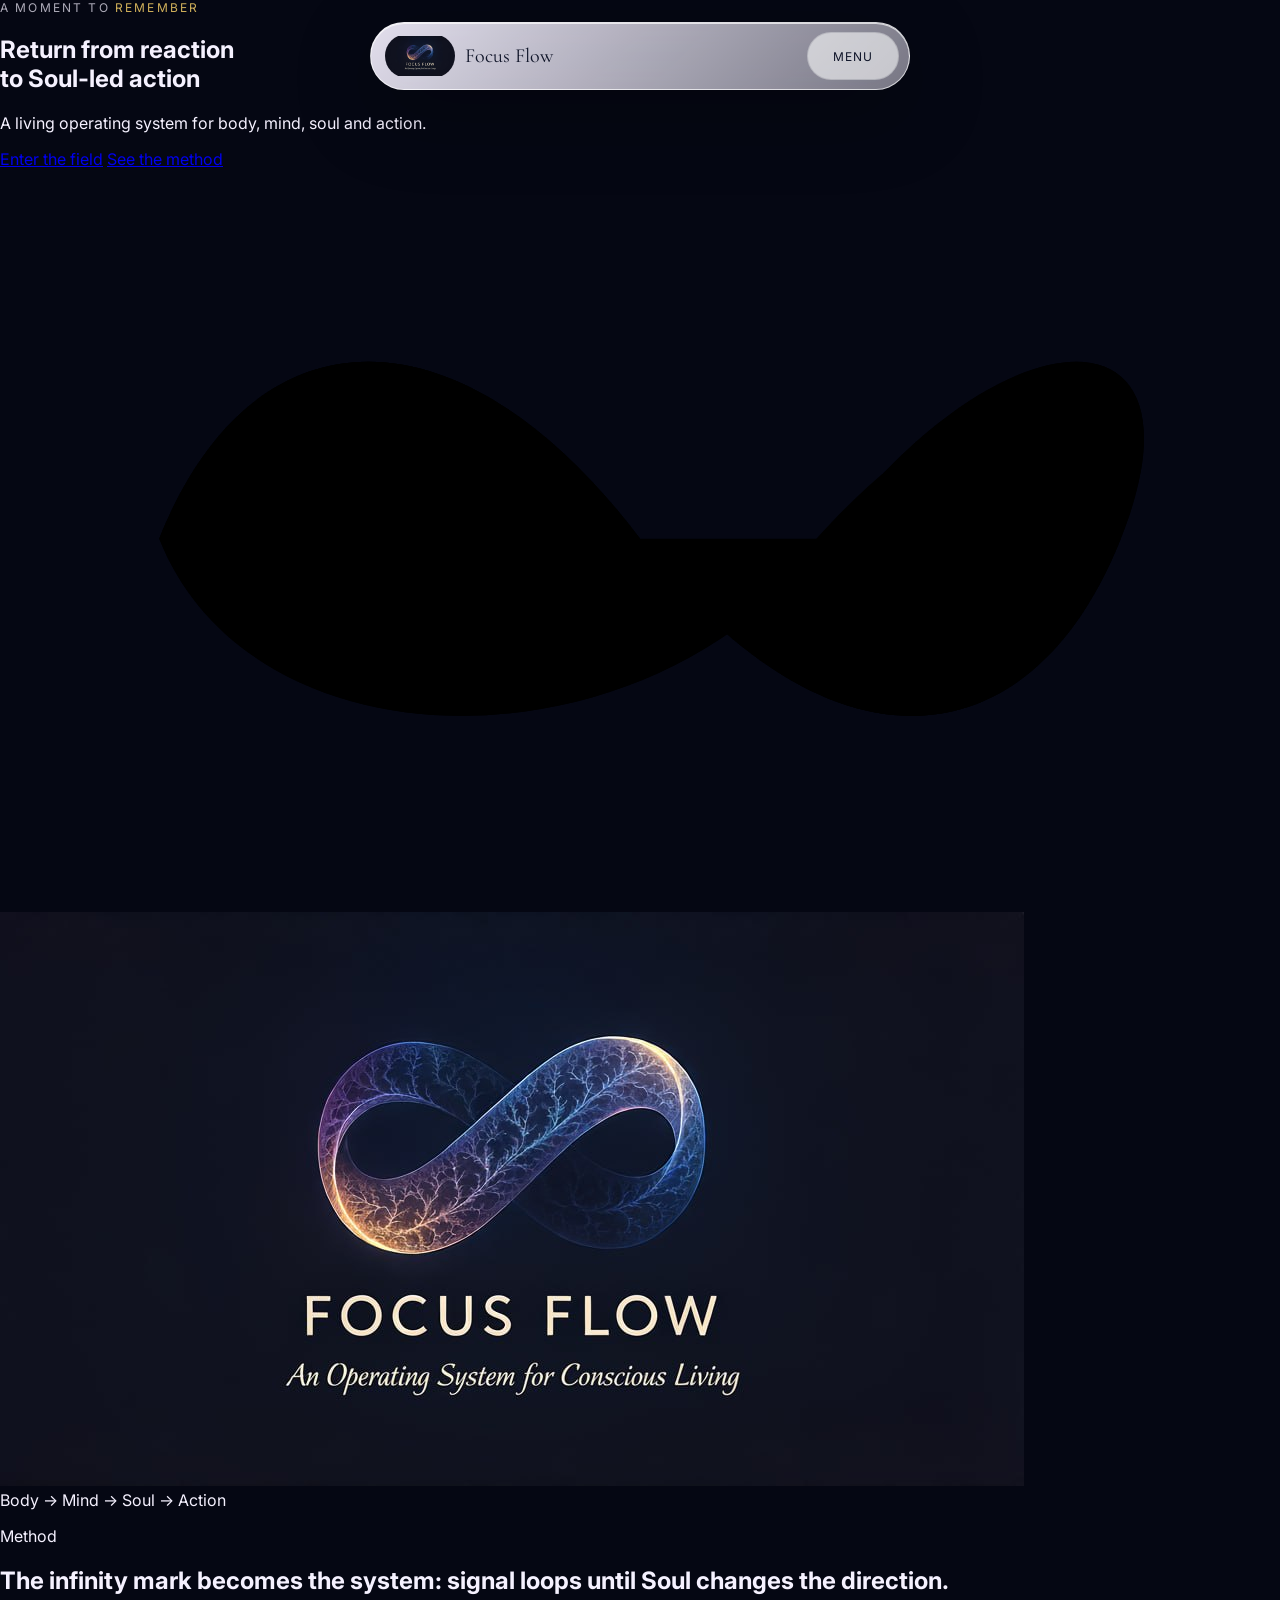
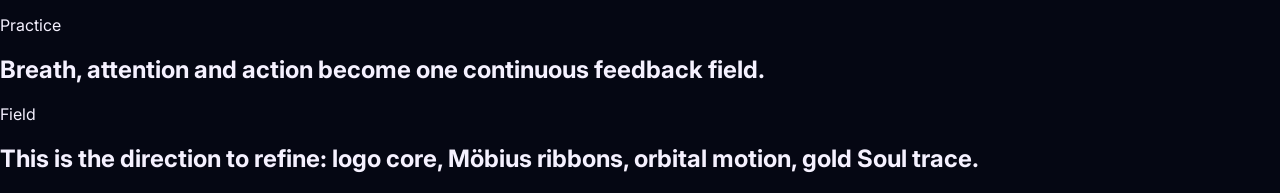
==== commit 4969e136: "Replace moodboard with infinity Mobius hero" ====
--- a/index.html
+++ b/index.html
@@ -3,105 +3,94 @@
 <head>
   <meta charset="utf-8" />
   <meta name="viewport" content="width=device-width, initial-scale=1" />
-  <title>Focus Flow — Hero Moodboard</title>
-  <meta name="description" content="Four high-impact hero directions for Focus Flow." />
+  <title>Focus Flow — Infinity Field</title>
+  <meta name="description" content="Focus Flow is a living operating system for returning from reaction to Soul-led action." />
   <link rel="preconnect" href="https://fonts.googleapis.com">
   <link rel="preconnect" href="https://fonts.gstatic.com" crossorigin>
   <link href="https://fonts.googleapis.com/css2?family=Cormorant+Garamond:wght@300;400;500&family=Inter:wght@300;400;500;600&display=swap" rel="stylesheet">
   <link rel="stylesheet" href="hero-frequency.css" />
-  <!-- ff-build: moodboard-wow-directions -->
+  <!-- ff-build: infinity-mobius-hero -->
 </head>
 <body>
-  <nav class="nav-shell" aria-label="Moodboard navigation">
-    <a class="brand" href="#top" aria-label="Focus Flow moodboard home">
+  <nav class="nav-shell" aria-label="Primary navigation">
+    <a class="brand" href="#top" aria-label="Focus Flow home">
       <img class="brand-logo" src="assets/focus-flow-logo-reference.jpg" alt="Focus Flow logo" width="70" height="44" loading="eager" decoding="async" />
       <span>Focus Flow</span>
     </a>
     <button class="menu" type="button" aria-expanded="false" data-menu>Menu</button>
     <div class="menu-panel" data-menu-panel>
-      <a href="#portal">Portal</a>
-      <a href="#ritual">Ritual</a>
-      <a href="#cosmos">Cosmos</a>
-      <a href="#reactor">Reactor</a>
+      <a href="#top">Hero</a>
+      <a href="#method">Method</a>
+      <a href="#practice">Practice</a>
+      <a href="#field">Field</a>
     </div>
   </nav>
 
-  <main id="top" class="moodboard">
-    <section class="mood-intro" aria-labelledby="mood-title">
-      <p class="eyebrow">Focus Flow · Hero moodboard</p>
-      <h1 id="mood-title">Four possible first screens. No quiet luxury. More wow.</h1>
-      <p class="intro-copy">Pick the direction with the strongest gut reaction. The winner becomes the only direction we develop into the actual site.</p>
-      <div class="audit-grid" aria-label="CED audit">
-        <article><span>Pattern</span><strong>2 → 6</strong><p>Old hero had no authored visual language.</p></article>
-        <article><span>Function</span><strong>3 → 5</strong><p>First screen did not tell people what to choose.</p></article>
-        <article><span>Tension</span><strong>2 → 6</strong><p>No memory anchor. This page tests four anchors.</p></article>
+  <main id="top" class="hero-page">
+    <section class="hero-shell" aria-labelledby="hero-title">
+      <div class="hero-copy">
+        <p class="moment-line">A MOMENT TO <span data-words="REMEMBER,RECONNECT,RETURN,LISTEN,CHOOSE">REMEMBER</span></p>
+        <h1 id="hero-title">Return from reaction<br>to Soul-led action</h1>
+        <p class="hero-subtitle">A living operating system for body, mind, soul and action.</p>
+        <div class="hero-actions">
+          <a class="btn primary" href="#field">Enter the field</a>
+          <a class="btn ghost" href="#method">See the method</a>
+        </div>
       </div>
-      <p class="selected-status" role="status" data-selected-status>No direction selected yet.</p>
-    </section>
 
-    <section id="portal" class="direction direction-portal" data-direction="A · Breath Portal" aria-labelledby="portal-title">
-      <div class="direction-copy">
-        <p class="concept-label">A · Frequency / Open inspired</p>
-        <p class="moment-line">A MOMENT TO <span data-words="REMEMBER,RECONNECT,RETURN,LISTEN,CHOOSE">REMEMBER</span></p>
-        <h2 id="portal-title">Enter the breathing portal</h2>
-        <p>Closest to Frequency: a giant animated portal, editorial typography, soft glass nav, and the feeling that the page is breathing before the user touches anything.</p>
-        <ul class="scoreline">
-          <li>Pattern 6</li><li>Function 5</li><li>Tension 6</li>
-        </ul>
-        <button class="choose-btn" type="button" data-choose="A · Breath Portal">Choose this direction</button>
-      </div>
-      <div class="concept-demo portal-demo" aria-hidden="true">
-        <span class="portal-ring r1"></span><span class="portal-ring r2"></span><span class="portal-ring r3"></span><span class="portal-ring r4"></span>
-        <span class="portal-core"></span><span class="gold-comet"></span>
+      <div class="infinity-stage" aria-label="Animated Focus Flow infinity field" data-tilt>
+        <div class="deep-glow"></div>
+        <div class="orbit orbit-a"></div>
+        <div class="orbit orbit-b"></div>
+        <div class="orbit orbit-c"></div>
+
+        <svg class="mobius-ribbons" viewBox="0 0 900 520" aria-hidden="true">
+          <defs>
+            <linearGradient id="ribbonPrism" x1="110" y1="420" x2="790" y2="110" gradientUnits="userSpaceOnUse">
+              <stop offset="0" stop-color="#D0B05A" stop-opacity="0" />
+              <stop offset=".13" stop-color="#FFF0BE" stop-opacity=".92" />
+              <stop offset=".34" stop-color="#685BFF" stop-opacity=".7" />
+              <stop offset=".55" stop-color="#7EDBFF" stop-opacity=".96" />
+              <stop offset=".78" stop-color="#8D73FF" stop-opacity=".7" />
+              <stop offset="1" stop-color="#D0B05A" stop-opacity="0" />
+            </linearGradient>
+            <linearGradient id="goldSweep" x1="120" y1="410" x2="760" y2="90" gradientUnits="userSpaceOnUse">
+              <stop offset="0" stop-color="#D0B05A" stop-opacity="0" />
+              <stop offset=".32" stop-color="#FFF0BE" stop-opacity=".98" />
+              <stop offset=".55" stop-color="#7EDBFF" stop-opacity=".12" />
+              <stop offset=".78" stop-color="#FFF0BE" stop-opacity=".88" />
+              <stop offset="1" stop-color="#D0B05A" stop-opacity="0" />
+            </linearGradient>
+            <filter id="ribbonGlow" x="-20%" y="-45%" width="140%" height="190%">
+              <feGaussianBlur stdDeviation="10" result="blur" />
+              <feColorMatrix in="blur" type="matrix" values="0 0 0 0 .42 0 0 0 0 .55 0 0 0 0 1 0 0 0 .72 0" result="glow" />
+              <feMerge><feMergeNode in="glow"/><feMergeNode in="SourceGraphic"/></feMerge>
+            </filter>
+          </defs>
+          <path class="ribbon ribbon-back" d="M112 260C178 94 325 94 450 260C575 426 722 426 788 260C854 94 707 94 582 260C457 426 178 426 112 260Z" />
+          <path class="ribbon ribbon-mid" d="M142 260C204 124 328 124 450 260C572 396 696 396 758 260C820 124 696 124 574 260C452 396 204 396 142 260Z" />
+          <path class="ribbon ribbon-front" d="M112 260C178 94 325 94 450 260C575 426 722 426 788 260C854 94 707 94 582 260C457 426 178 426 112 260Z" />
+          <path class="soul-sweep" d="M112 260C178 94 325 94 450 260C575 426 722 426 788 260" />
+        </svg>
+
+        <img class="infinity-core" src="assets/focus-flow-logo-reference.jpg" alt="" aria-hidden="true" loading="eager" decoding="async" />
+        <div class="field-caption">Body → Mind → Soul → Action</div>
       </div>
     </section>
 
-    <section id="ritual" class="direction direction-ritual" data-direction="B · Ritual Engine" aria-labelledby="ritual-title">
-      <div class="direction-copy">
-        <p class="concept-label">B · Othership inspired</p>
-        <p class="moment-line">BODY → MIND → SOUL → ACTION</p>
-        <h2 id="ritual-title">Ritual heat engine</h2>
-        <p>More visceral and immersive: heat, breath, pressure, release. Less “meditation app”, more ceremony with a pulse.</p>
-        <ul class="scoreline">
-          <li>Pattern 6</li><li>Function 4</li><li>Tension 7</li>
-        </ul>
-        <button class="choose-btn" type="button" data-choose="B · Ritual Engine">Choose this direction</button>
-      </div>
-      <div class="concept-demo ritual-demo" aria-hidden="true">
-        <span class="heat-sun"></span><span class="heat-orbit h1"></span><span class="heat-orbit h2"></span><span class="heat-smoke s1"></span><span class="heat-smoke s2"></span>
-      </div>
+    <section id="method" class="below-panel">
+      <p class="section-label">Method</p>
+      <h2>The infinity mark becomes the system: signal loops until Soul changes the direction.</h2>
     </section>
 
-    <section id="cosmos" class="direction direction-cosmos" data-direction="C · Breath Cosmos" aria-labelledby="cosmos-title">
-      <div class="direction-copy">
-        <p class="concept-label">C · Open / Breathwrk inspired</p>
-        <p class="moment-line">INHALE <span data-words="FOCUS,SOFTEN,RESET,EXPAND">FOCUS</span></p>
-        <h2 id="cosmos-title">Breath as cosmic interface</h2>
-        <p>Wellness-tech but with myth: the breath becomes a live signal field. Good if we want modern, clean, and still visually spectacular.</p>
-        <ul class="scoreline">
-          <li>Pattern 5</li><li>Function 6</li><li>Tension 5</li>
-        </ul>
-        <button class="choose-btn" type="button" data-choose="C · Breath Cosmos">Choose this direction</button>
-      </div>
-      <div class="concept-demo cosmos-demo" aria-hidden="true">
-        <span class="phone-glass"></span><span class="wave w1"></span><span class="wave w2"></span><span class="wave w3"></span><span class="starfield"></span>
-      </div>
+    <section id="practice" class="below-panel alt">
+      <p class="section-label">Practice</p>
+      <h2>Breath, attention and action become one continuous feedback field.</h2>
     </section>
 
-    <section id="reactor" class="direction direction-reactor" data-direction="D · Soul Reactor" aria-labelledby="reactor-title">
-      <div class="direction-copy">
-        <p class="concept-label">D · Dark horse</p>
-        <p class="moment-line">REACTION <span data-words="→ PAUSE,→ SIGNAL,→ CHOICE,→ ACTION">→ PAUSE</span></p>
-        <h2 id="reactor-title">Soul reactor dashboard</h2>
-        <p>The boldest option: inner operating system as a living cockpit. More masculine, more kinetic, better for motorcyclists and performance-minded men.</p>
-        <ul class="scoreline">
-          <li>Pattern 7</li><li>Function 5</li><li>Tension 7</li>
-        </ul>
-        <button class="choose-btn" type="button" data-choose="D · Soul Reactor">Choose this direction</button>
-      </div>
-      <div class="concept-demo reactor-demo" aria-hidden="true">
-        <span class="gauge g1"></span><span class="gauge g2"></span><span class="gauge g3"></span><span class="reactor-core"></span><span class="dash-line"></span>
-      </div>
+    <section id="field" class="below-panel">
+      <p class="section-label">Field</p>
+      <h2>This is the direction to refine: logo core, Möbius ribbons, orbital motion, gold Soul trace.</h2>
     </section>
   </main>
 
--- a/hero-frequency.css
+++ b/hero-frequency.css
@@ -1,7 +1,5 @@
-/* Frequency-style hero/nav rebuild for Focus Flow */
-.nav-shell{position:fixed;z-index:40;top:22px;left:50%;transform:translateX(-50%);width:min(520px,calc(100vw - 32px));height:68px;padding:8px 10px 8px 14px;display:grid;grid-template-columns:1fr auto;align-items:center;gap:14px;border-radius:999px;background:linear-gradient(135deg,rgba(245,241,255,.9),rgba(245,241,255,.56));border:1px solid rgba(255,255,255,.66);box-shadow:0 22px 76px rgba(0,0,0,.22),inset 0 1px 0 rgba(255,255,255,.7);backdrop-filter:blur(24px) saturate(1.2);-webkit-backdrop-filter:blur(24px) saturate(1.2)}
-.nav-shell:before{content:"";position:absolute;inset:1px;border-radius:999px;pointer-events:none;background:linear-gradient(90deg,rgba(255,240,190,.38),transparent 35%,rgba(126,219,255,.18) 78%,rgba(104,91,255,.14));opacity:.9}.brand{position:relative;z-index:1;display:flex;align-items:center;gap:11px;min-width:0}.brand-logo{width:74px;height:44px;object-fit:contain;display:block;border-radius:999px;filter:drop-shadow(0 0 12px rgba(126,219,255,.24))}.brand span{font-family:Cormorant Garamond,serif;font-size:20px;letter-spacing:.01em;color:#10162A;white-space:nowrap}.menu{position:relative;z-index:2;border:1px solid rgba(16,22,42,.12);background:rgba(255,255,255,.58);color:#10162A;height:48px;padding:0 25px;border-radius:999px;font-size:12px;letter-spacing:.08em;text-transform:uppercase;font-family:Inter,sans-serif;cursor:pointer;box-shadow:inset 0 1px 0 rgba(255,255,255,.72),0 10px 30px rgba(16,22,42,.08);transition:background .35s ease,border-color .35s ease,transform .35s ease}.menu:hover{background:rgba(255,255,255,.8);border-color:rgba(208,176,90,.38);transform:translateY(-1px)}.menu-panel{position:absolute;right:10px;top:78px;width:220px;padding:10px;border-radius:24px;background:linear-gradient(180deg,rgba(245,241,255,.96),rgba(245,241,255,.84));border:1px solid rgba(255,255,255,.72);box-shadow:0 26px 90px rgba(2,4,18,.32);backdrop-filter:blur(24px);-webkit-backdrop-filter:blur(24px);display:grid;gap:3px;opacity:0;transform:translateY(-8px) scale(.98);pointer-events:none;transition:opacity .28s ease,transform .28s ease}.menu-panel.open{opacity:1;transform:translateY(0) scale(1);pointer-events:auto}.menu-panel a{padding:13px 15px;border-radius:16px;font-size:13px;color:var(--ink)}.menu-panel a:hover{background:rgba(104,91,255,.1)}
-.hero{height:100svh;min-height:660px;position:relative;overflow:hidden;isolation:isolate;display:grid;align-items:end;justify-items:start;padding:128px clamp(22px,5vw,74px) 66px;background:radial-gradient(circle at 72% 42%,rgba(126,219,255,.18),transparent 30%),radial-gradient(circle at 49% 48%,rgba(104,91,255,.16),transparent 36%),radial-gradient(circle at 16% 82%,rgba(208,176,90,.14),transparent 27%),linear-gradient(136deg,#070A18 0%,#10162A 52%,#050713 100%)}.hero:after{content:"";position:absolute;inset:auto 0 0;height:40%;background:linear-gradient(180deg,transparent,rgba(6,8,20,.62));z-index:1;pointer-events:none}.hero-video{position:absolute;inset:0;width:100%;height:100%;object-fit:cover;opacity:.12;filter:saturate(1.35) contrast(1.05);mix-blend-mode:screen}.hero-video-wash{position:absolute;inset:0;background:radial-gradient(ellipse at 69% 42%,rgba(126,219,255,.18),transparent 36%),linear-gradient(180deg,rgba(6,8,20,.12),rgba(6,8,20,.52))}.hero-art{position:absolute;inset:0;z-index:0;overflow:hidden}.hero-copy{position:relative;z-index:3;max-width:min(980px,94vw);color:#F5F1FF;text-shadow:0 12px 80px rgba(0,0,0,.44)}.moment-line{margin:0 0 21px;display:inline-flex;align-items:baseline;gap:.45em;color:rgba(245,241,255,.82);font-size:clamp(14px,1.25vw,18px);letter-spacing:.14em;text-transform:uppercase}.moment-word{display:inline-block;min-width:8.9em;color:#FFF0BE;letter-spacing:.12em;text-shadow:0 0 24px rgba(208,176,90,.3);transition:opacity .42s ease,transform .42s ease,filter .42s ease}.moment-word.is-changing{opacity:0;transform:translateY(12px);filter:blur(7px)}.hero-headline{font-family:Cormorant Garamond,serif;font-weight:300;font-size:clamp(54px,8.15vw,124px);line-height:.82;letter-spacing:-.058em;margin:0 0 24px;max-width:1060px}.hero-subtitle{margin:0 0 30px;max-width:520px;color:rgba(245,241,255,.76);font-size:clamp(16px,1.4vw,20px);line-height:1.5}.hero-actions{display:flex;gap:12px;align-items:center;flex-wrap:wrap}.btn{border-radius:999px!important}.btn.primary{background:#F5F1FF;color:var(--ink);box-shadow:0 12px 45px rgba(245,241,255,.12)}.btn.ghost{background:rgba(245,241,255,.08);color:#F5F1FF;border-color:rgba(245,241,255,.32);backdrop-filter:blur(10px)}
-.frequency-field{position:absolute;right:clamp(28px,7vw,120px);top:50%;width:clamp(390px,48vw,660px);aspect-ratio:1;transform:translateY(-50%);display:grid;place-items:center;opacity:.96;filter:drop-shadow(0 34px 110px rgba(104,91,255,.28));animation:fieldBreathe 12s ease-in-out infinite}.frequency-field:before{content:"";position:absolute;inset:6%;border-radius:50%;background:radial-gradient(circle,rgba(126,219,255,.18),rgba(104,91,255,.12) 38%,transparent 62%);filter:blur(26px);opacity:.95}.frequency-field:after{content:"";position:absolute;inset:30%;border-radius:50%;background:radial-gradient(circle,rgba(255,240,190,.22),rgba(126,219,255,.08) 46%,transparent 72%);filter:blur(18px)}.freq-ring{position:absolute;border-radius:50%;border:1px solid rgba(245,241,255,.16);border-left-color:transparent;border-bottom-color:transparent;filter:drop-shadow(0 0 15px rgba(126,219,255,.14));animation:ringSpin var(--dur) linear infinite}.freq-ring:nth-child(odd){animation-direction:reverse}.ring-1{inset:0;--dur:58s}.ring-2{inset:8%;--dur:46s;border-color:rgba(126,219,255,.25);border-right-color:transparent}.ring-3{inset:16%;--dur:70s;border-color:rgba(208,176,90,.22);border-top-color:transparent}.ring-4{inset:24%;--dur:52s;border-color:rgba(245,241,255,.13);border-left-color:transparent}.ring-5{inset:33%;--dur:38s;border-width:2px;border-color:rgba(126,219,255,.28);border-bottom-color:transparent}.ring-6{inset:43%;--dur:44s;border-color:rgba(255,240,190,.22);border-right-color:transparent}.soul-arc{position:absolute;inset:19%;border-radius:50%;border:7px solid transparent;border-top-color:rgba(255,240,190,.86);border-right-color:rgba(255,240,190,.28);filter:drop-shadow(0 0 18px rgba(255,240,190,.56));animation:soulSweep 9.5s ease-in-out infinite}.orb-center{position:absolute;inset:45%;border-radius:50%;background:radial-gradient(circle,#FFF0BE 0 8%,rgba(126,219,255,.42) 9% 38%,rgba(104,91,255,.12) 55%,transparent 72%);filter:drop-shadow(0 0 22px rgba(126,219,255,.55))}
-@keyframes fieldBreathe{0%,100%{transform:translateY(-50%) scale(.985)}50%{transform:translateY(-50%) scale(1.025)}}@keyframes ringSpin{to{transform:rotate(360deg)}}@keyframes soulSweep{0%,100%{transform:rotate(-10deg);opacity:.38}48%,58%{opacity:1}50%{transform:rotate(35deg)}}@media (prefers-reduced-motion:reduce){.frequency-field,.freq-ring,.soul-arc,.moment-word{animation:none!important;transition:none!important}.moment-word.is-changing{opacity:1;transform:none;filter:none}}
-@media(max-width:960px){.hero{min-height:720px;padding:118px 22px 58px}.frequency-field{width:min(82vw,560px);right:50%;top:38%;transform:translate(50%,-50%);opacity:.68}.hero-copy{max-width:94vw}.hero-headline{font-size:clamp(50px,12.4vw,96px)}}@media(max-width:560px){.nav-shell{top:14px;height:60px;width:calc(100vw - 22px);padding:7px 8px 7px 10px}.brand-logo{width:58px;height:34px}.brand span{font-size:16px}.menu{height:42px;padding:0 16px;font-size:11px}.menu-panel{right:0;top:68px;width:calc(100vw - 24px)}.hero{height:100svh;min-height:680px;padding:112px 18px 44px}.frequency-field{width:min(88vw,440px);top:35%;opacity:.58}.moment-line{font-size:12px;letter-spacing:.11em;margin-bottom:16px;gap:.35em}.moment-word{min-width:8.4em}.hero-headline{font-size:clamp(42px,13.8vw,68px);line-height:.86;letter-spacing:-.05em}.hero-subtitle{font-size:15px;max-width:330px}.hero-actions{flex-direction:column;align-items:flex-start}}
+:root{--midnight:#10162A;--deep:#050713;--violet:#685BFF;--cyan:#7EDBFF;--gold:#D0B05A;--mist:#F5F1FF;--ink:#10162A;--glass:rgba(245,241,255,.68);--line:rgba(245,241,255,.18);--display:'Cormorant Garamond',serif;--body:Inter,system-ui,sans-serif;--ease:cubic-bezier(.16,1,.3,1)}
+*{box-sizing:border-box}html{scroll-behavior:smooth}body{margin:0;background:var(--deep);color:var(--mist);font-family:var(--body);overflow-x:hidden}button,a{font:inherit}.nav-shell{position:fixed;z-index:50;top:22px;left:50%;transform:translateX(-50%);width:min(540px,calc(100vw - 28px));height:68px;padding:8px 10px 8px 14px;display:grid;grid-template-columns:1fr auto;align-items:center;gap:14px;border-radius:999px;background:linear-gradient(135deg,rgba(245,241,255,.92),rgba(245,241,255,.48));border:1px solid rgba(255,255,255,.68);box-shadow:0 22px 80px rgba(0,0,0,.28),inset 0 1px 0 rgba(255,255,255,.7);backdrop-filter:blur(24px) saturate(1.22);-webkit-backdrop-filter:blur(24px) saturate(1.22)}.brand{display:flex;align-items:center;gap:10px;min-width:0;position:relative;z-index:1;color:var(--ink);text-decoration:none}.brand-logo{width:70px;height:44px;object-fit:contain;border-radius:999px;display:block}.brand span{font-family:var(--display);font-size:20px;color:var(--ink);white-space:nowrap}.menu{position:relative;z-index:2;height:48px;border:1px solid rgba(16,22,42,.12);border-radius:999px;padding:0 25px;background:rgba(255,255,255,.58);color:var(--ink);font-size:12px;letter-spacing:.08em;text-transform:uppercase;cursor:pointer;transition:.25s var(--ease)}.menu:hover,.menu:focus-visible{background:white;outline:2px solid rgba(126,219,255,.55);outline-offset:2px}.menu-panel{position:absolute;right:10px;top:78px;width:220px;padding:10px;display:grid;gap:4px;border-radius:24px;background:rgba(245,241,255,.92);border:1px solid rgba(255,255,255,.7);box-shadow:0 26px 90px rgba(2,4,18,.32);backdrop-filter:blur(24px);opacity:0;transform:translateY(-8px) scale(.98);pointer-events:none;transition:.28s var(--ease)}.menu-panel.open{opacity:1;transform:translateY(0) scale(1);pointer-events:auto}.menu-panel a{padding:13px 15px;border-radius:16px;color:var(--ink);font-size:13px;text-decoration:none}.menu-panel a:hover,.menu-panel a:focus-visible{background:rgba(104,91,255,.1);outline:none}.moodboard{min-height:100vh;background:radial-gradient(circle at 72% 7%,rgba(126,219,255,.18),transparent 23rem),radial-gradient(circle at 15% 22%,rgba(104,91,255,.24),transparent 26rem),linear-gradient(180deg,#070A18 0%,#10162A 28%,#050713 100%)}.mood-intro{min-height:100svh;padding:142px clamp(20px,5vw,72px) 70px;display:grid;align-content:end;position:relative}.eyebrow,.concept-label,.moment-line{margin:0 0 18px;font-size:12px;letter-spacing:.18em;text-transform:uppercase;color:rgba(245,241,255,.7)}.mood-intro h1{max-width:1060px;margin:0;font-family:var(--display);font-weight:300;font-size:clamp(56px,9vw,140px);line-height:.82;letter-spacing:-.06em}.intro-copy{max-width:650px;margin:28px 0 38px;color:rgba(245,241,255,.76);font-size:clamp(17px,1.6vw,22px);line-height:1.45}.audit-grid{display:grid;grid-template-columns:repeat(3,minmax(0,1fr));gap:12px;max-width:980px}.audit-grid article{padding:18px;border:1px solid rgba(245,241,255,.14);border-radius:24px;background:rgba(245,241,255,.07);backdrop-filter:blur(16px)}.audit-grid span{display:block;color:rgba(245,241,255,.58);font-size:12px;text-transform:uppercase;letter-spacing:.1em}.audit-grid strong{display:block;margin:8px 0;font-family:var(--display);font-size:34px;font-weight:300;color:var(--gold)}.audit-grid p{margin:0;color:rgba(245,241,255,.68);font-size:13px}.selected-status{margin:22px 0 0;color:var(--cyan);font-size:14px}.direction{min-height:100svh;position:relative;overflow:hidden;display:grid;grid-template-columns:minmax(340px,48vw) 1fr;align-items:center;gap:clamp(18px,3vw,60px);padding:110px clamp(20px,5vw,72px) 80px;border-top:1px solid rgba(245,241,255,.1)}.direction-copy{position:relative;z-index:3}.direction h2{font-family:var(--display);font-size:clamp(54px,7.4vw,116px);line-height:.82;letter-spacing:-.055em;font-weight:300;margin:0 0 24px}.direction p:not(.concept-label):not(.moment-line){max-width:560px;font-size:18px;line-height:1.5;color:rgba(245,241,255,.72)}.moment-line span{display:inline-block;min-width:9em;color:var(--gold);transition:opacity .42s var(--ease),transform .42s var(--ease),filter .42s var(--ease)}.moment-line span.is-changing{opacity:0;transform:translateY(12px);filter:blur(8px)}.scoreline{display:flex;flex-wrap:wrap;gap:8px;margin:28px 0 26px;padding:0;list-style:none}.scoreline li{border:1px solid rgba(245,241,255,.18);border-radius:999px;padding:9px 13px;background:rgba(245,241,255,.06);font-size:12px;color:rgba(245,241,255,.76)}.choose-btn{min-height:48px;padding:0 22px;border-radius:999px;border:1px solid rgba(245,241,255,.5);background:var(--mist);color:var(--ink);cursor:pointer;transition:.25s var(--ease)}.choose-btn:hover,.choose-btn:focus-visible{transform:translateY(-2px);box-shadow:0 16px 48px rgba(126,219,255,.16);outline:2px solid rgba(126,219,255,.55);outline-offset:2px}.concept-demo{position:relative;width:min(48vw,680px);aspect-ratio:1;margin-inline:auto;transform-style:preserve-3d;--mx:0;--my:0;transform:perspective(1200px) rotateX(calc(var(--my)*-4deg)) rotateY(calc(var(--mx)*5deg));transition:transform .2s var(--ease)}.concept-demo:before{content:"";position:absolute;inset:6%;border-radius:50%;background:radial-gradient(circle,rgba(126,219,255,.2),rgba(104,91,255,.14) 42%,transparent 68%);filter:blur(26px)}.portal-demo{filter:drop-shadow(0 40px 110px rgba(104,91,255,.28))}.portal-ring{position:absolute;border-radius:50%;inset:var(--i);border:1px solid rgba(245,241,255,.18);border-left-color:transparent;border-bottom-color:rgba(126,219,255,.45);animation:spin var(--d) linear infinite}.portal-ring.r1{--i:0%;--d:36s}.portal-ring.r2{--i:10%;--d:52s;animation-direction:reverse;border-color:rgba(126,219,255,.35);border-right-color:transparent}.portal-ring.r3{--i:21%;--d:44s;border-color:rgba(208,176,90,.26);border-top-color:transparent}.portal-ring.r4{--i:34%;--d:28s;animation-direction:reverse;border-width:2px;border-color:rgba(245,241,255,.2);border-left-color:transparent}.portal-core{position:absolute;inset:43%;border-radius:50%;background:radial-gradient(circle,var(--gold),rgba(126,219,255,.55) 28%,rgba(104,91,255,.18) 58%,transparent 72%);animation:pulse 5s ease-in-out infinite}.gold-comet{position:absolute;inset:18%;border-radius:50%;border:6px solid transparent;border-top-color:rgba(255,240,190,.9);filter:drop-shadow(0 0 18px rgba(255,240,190,.65));animation:orbit 7s ease-in-out infinite}.direction-ritual{background:radial-gradient(circle at 72% 50%,rgba(208,176,90,.16),transparent 24rem),linear-gradient(120deg,#070A18,#190c19 55%,#10162A)}.ritual-demo:before{background:radial-gradient(circle,rgba(208,176,90,.28),rgba(104,91,255,.16) 46%,transparent 68%)}.heat-sun{position:absolute;inset:25%;border-radius:50%;background:radial-gradient(circle,#FFF0BE 0 8%,#D0B05A 9% 22%,rgba(104,91,255,.34) 48%,transparent 69%);box-shadow:0 0 90px rgba(208,176,90,.45);animation:heat 4.8s ease-in-out infinite}.heat-orbit{position:absolute;border-radius:50%;border:1px solid rgba(255,240,190,.22);animation:spin 30s linear infinite}.h1{inset:5%;border-left-color:transparent}.h2{inset:18%;border-right-color:transparent;animation-direction:reverse}.heat-smoke{position:absolute;left:50%;bottom:8%;width:34%;height:72%;border-radius:50%;background:linear-gradient(180deg,transparent,rgba(126,219,255,.12),transparent);filter:blur(18px);animation:smoke 6s ease-in-out infinite}.s2{animation-delay:-2.8s;transform:translateX(-38%) rotate(22deg)}.direction-cosmos{background:radial-gradient(circle at 73% 48%,rgba(126,219,255,.2),transparent 26rem),linear-gradient(135deg,#06111e,#10162A 55%,#0b0730)}.phone-glass{position:absolute;inset:18% 34%;border:1px solid rgba(245,241,255,.22);border-radius:42px;background:linear-gradient(180deg,rgba(245,241,255,.12),rgba(245,241,255,.03));box-shadow:inset 0 1px rgba(255,255,255,.3),0 30px 90px rgba(0,0,0,.28);backdrop-filter:blur(10px)}.wave{position:absolute;left:10%;right:10%;height:18%;border-radius:50%;border-top:2px solid rgba(126,219,255,.52);filter:drop-shadow(0 0 18px rgba(126,219,255,.42));animation:wave 5s ease-in-out infinite}.w1{top:30%}.w2{top:44%;animation-delay:-1.4s;border-color:rgba(245,241,255,.36)}.w3{top:58%;animation-delay:-2.8s;border-color:rgba(208,176,90,.42)}.starfield{position:absolute;inset:0;border-radius:50%;background-image:radial-gradient(circle,rgba(245,241,255,.75) 0 1px,transparent 1.5px);background-size:36px 36px;opacity:.18;animation:drift 24s linear infinite}.direction-reactor{background:radial-gradient(circle at 75% 52%,rgba(104,91,255,.24),transparent 26rem),linear-gradient(120deg,#050713,#10162A 48%,#03030a)}.gauge{position:absolute;border-radius:50%;border:2px solid rgba(126,219,255,.22);animation:spin var(--d) linear infinite}.g1{inset:2%;--d:18s;border-left-color:var(--gold);border-bottom-color:transparent}.g2{inset:16%;--d:11s;animation-direction:reverse;border-top-color:var(--cyan);border-right-color:transparent}.g3{inset:30%;--d:7s;border-width:3px;border-bottom-color:var(--violet);border-left-color:transparent}.reactor-core{position:absolute;inset:39%;border-radius:50%;background:radial-gradient(circle,var(--cyan),var(--violet) 35%,transparent 70%);box-shadow:0 0 70px rgba(126,219,255,.65);animation:pulse 2.8s ease-in-out infinite}.dash-line{position:absolute;left:7%;right:7%;top:50%;height:1px;background:linear-gradient(90deg,transparent,var(--gold),var(--cyan),transparent);animation:scan 3.2s ease-in-out infinite}
+@keyframes spin{to{transform:rotate(360deg)}}@keyframes orbit{0%,100%{transform:rotate(-15deg);opacity:.45}50%{transform:rotate(55deg);opacity:1}}@keyframes pulse{0%,100%{transform:scale(.9);opacity:.72}50%{transform:scale(1.12);opacity:1}}@keyframes heat{0%,100%{transform:scale(.94);filter:blur(.2px)}50%{transform:scale(1.08);filter:blur(2px)}}@keyframes smoke{0%,100%{opacity:.18;transform:translateX(-50%) translateY(20px) rotate(-18deg)}50%{opacity:.58;transform:translateX(-50%) translateY(-30px) rotate(18deg)}}@keyframes wave{0%,100%{transform:scaleX(.72) translateY(18px);opacity:.28}50%{transform:scaleX(1.08) translateY(-18px);opacity:.9}}@keyframes drift{to{background-position:120px 80px}}@keyframes scan{0%,100%{transform:scaleX(.35);opacity:.28}50%{transform:scaleX(1);opacity:1}}
+.direction.is-selected{outline:2px solid rgba(255,240,190,.72);outline-offset:-12px}.direction.is-selected .choose-btn{background:var(--gold);color:#10162A;border-color:var(--gold)}@media (prefers-reduced-motion:reduce){*,*:before,*:after{animation:none!important;transition:none!important;scroll-behavior:auto!important}.concept-demo{transform:none!important}.moment-line span.is-changing{opacity:1;transform:none;filter:none}}
+@media(max-width:920px){.mood-intro{padding-top:118px}.audit-grid{grid-template-columns:1fr}.direction{grid-template-columns:1fr;align-items:end;gap:18px;min-height:980px}.concept-demo{grid-row:1;width:min(82vw,520px);opacity:.78}.direction-copy{grid-row:2}.direction h2{font-size:clamp(48px,13vw,92px)}}@media(max-width:560px){.nav-shell{top:14px;width:calc(100vw - 22px);height:60px;padding:7px 8px 7px 10px}.brand-logo{width:54px;height:34px}.brand span{font-size:16px}.menu{height:42px;padding:0 15px;font-size:11px}.menu-panel{right:0;top:68px;width:calc(100vw - 24px)}.mood-intro{padding:112px 18px 54px}.mood-intro h1{font-size:clamp(48px,17vw,76px)}.direction{min-height:860px;padding:96px 18px 56px}.concept-demo{width:min(90vw,420px)}.direction p:not(.concept-label):not(.moment-line){font-size:16px}.scoreline{margin:22px 0}.moment-line{font-size:11px;letter-spacing:.12em}.moment-line span{min-width:8.4em}}
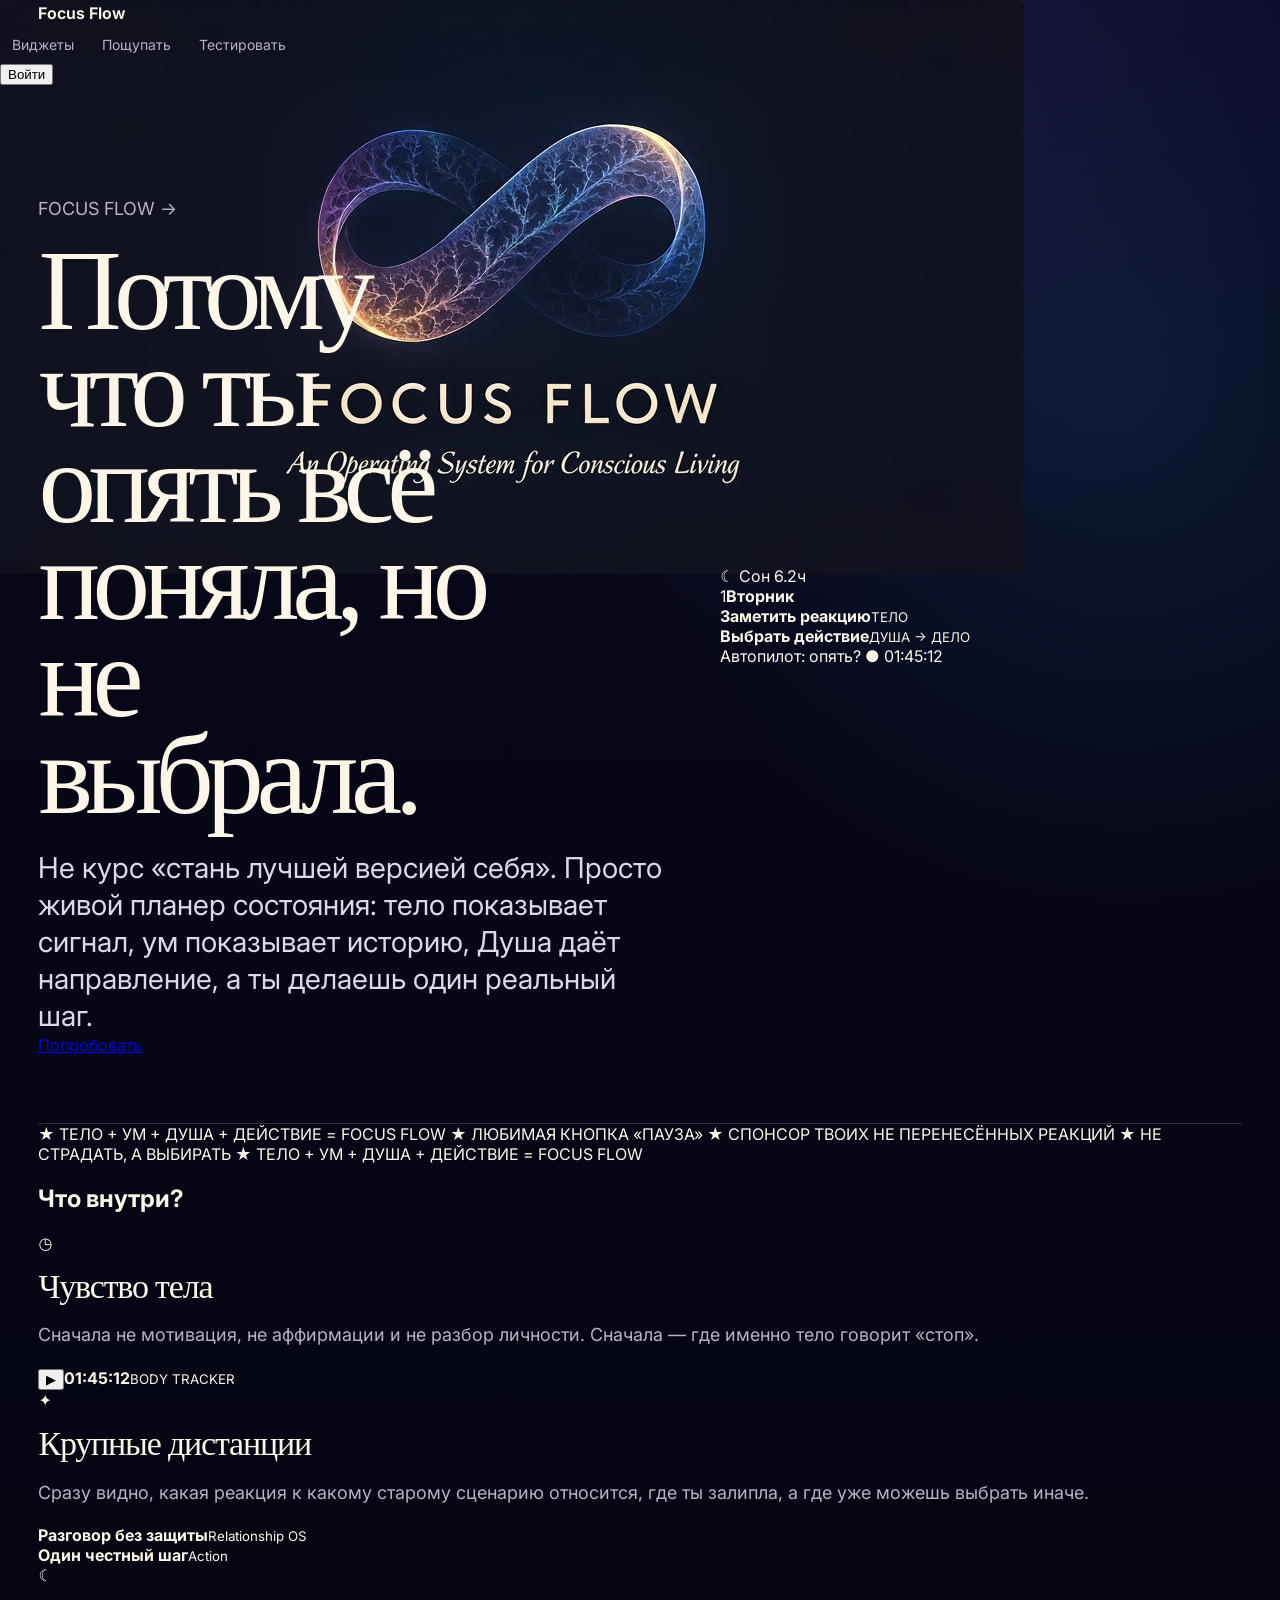
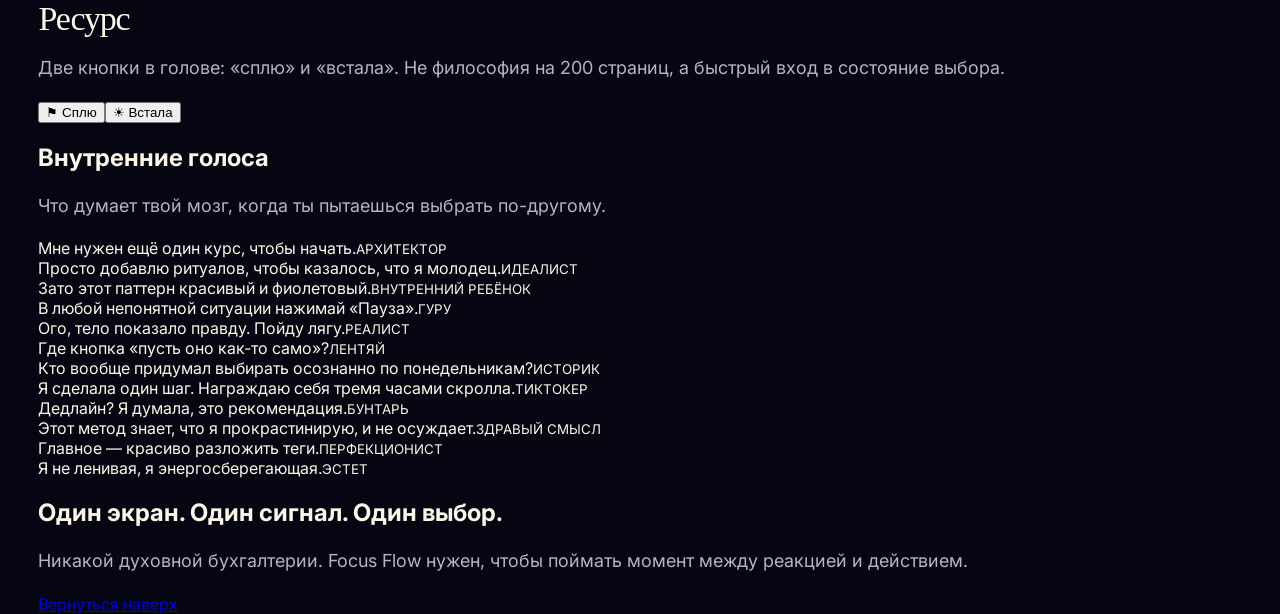
==== commit a2819487: "Start fresh Blyaner-inspired landing" ====
--- a/index.html
+++ b/index.html
@@ -1,96 +1,110 @@
 <!doctype html>
-<html lang="en">
+<html lang="ru">
 <head>
   <meta charset="utf-8" />
   <meta name="viewport" content="width=device-width, initial-scale=1" />
-  <title>Focus Flow — Infinity Field</title>
-  <meta name="description" content="Focus Flow is a living operating system for returning from reaction to Soul-led action." />
+  <title>Focus Flow — conscious living without drama</title>
+  <meta name="description" content="Focus Flow — практика, которая переводит реакцию в осознанное действие через тело, ум, душу и один реальный шаг." />
   <link rel="preconnect" href="https://fonts.googleapis.com">
   <link rel="preconnect" href="https://fonts.gstatic.com" crossorigin>
-  <link href="https://fonts.googleapis.com/css2?family=Cormorant+Garamond:wght@300;400;500&family=Inter:wght@300;400;500;600&display=swap" rel="stylesheet">
-  <link rel="stylesheet" href="hero-frequency.css" />
-  <!-- ff-build: infinity-mobius-hero -->
+  <link href="https://fonts.googleapis.com/css2?family=Inter:wght@400;500;600;700;800;900&display=swap" rel="stylesheet">
+  <link rel="stylesheet" href="styles.css" />
 </head>
 <body>
-  <nav class="nav-shell" aria-label="Primary navigation">
+  <nav class="topbar" aria-label="Primary navigation">
     <a class="brand" href="#top" aria-label="Focus Flow home">
-      <img class="brand-logo" src="assets/focus-flow-logo-reference.jpg" alt="Focus Flow logo" width="70" height="44" loading="eager" decoding="async" />
+      <span class="brand-mark"><img src="assets/focus-flow-logo-reference.jpg" alt="" /></span>
       <span>Focus Flow</span>
     </a>
-    <button class="menu" type="button" aria-expanded="false" data-menu>Menu</button>
-    <div class="menu-panel" data-menu-panel>
-      <a href="#top">Hero</a>
-      <a href="#method">Method</a>
-      <a href="#practice">Practice</a>
-      <a href="#field">Field</a>
+    <div class="nav-links" aria-label="Sections">
+      <a href="#inside">Виджеты</a>
+      <a href="#voices">Пощупать</a>
+      <a href="#test">Тестировать</a>
     </div>
+    <button class="login" type="button" data-menu>Войти</button>
   </nav>
 
-  <main id="top" class="hero-page">
-    <section class="hero-shell" aria-labelledby="hero-title">
+  <main id="top">
+    <section class="hero">
       <div class="hero-copy">
-        <p class="moment-line">A MOMENT TO <span data-words="REMEMBER,RECONNECT,RETURN,LISTEN,CHOOSE">REMEMBER</span></p>
-        <h1 id="hero-title">Return from reaction<br>to Soul-led action</h1>
-        <p class="hero-subtitle">A living operating system for body, mind, soul and action.</p>
-        <div class="hero-actions">
-          <a class="btn primary" href="#field">Enter the field</a>
-          <a class="btn ghost" href="#method">See the method</a>
-        </div>
+        <p class="eyebrow">FOCUS FLOW →</p>
+        <h1>Потому что ты опять всё поняла, <span>но не выбрала.</span></h1>
+        <p class="lead">Не курс «стань лучшей версией себя». Просто живой планер состояния: тело показывает сигнал, ум показывает историю, Душа даёт направление, а ты делаешь один реальный шаг.</p>
+        <a class="cta" href="#inside">Попробовать</a>
       </div>
 
-      <div class="infinity-stage" aria-label="Animated Focus Flow infinity field" data-tilt>
-        <div class="deep-glow"></div>
-        <div class="orbit orbit-a"></div>
-        <div class="orbit orbit-b"></div>
-        <div class="orbit orbit-c"></div>
-
-        <svg class="mobius-ribbons" viewBox="0 0 900 520" aria-hidden="true">
-          <defs>
-            <linearGradient id="ribbonPrism" x1="110" y1="420" x2="790" y2="110" gradientUnits="userSpaceOnUse">
-              <stop offset="0" stop-color="#D0B05A" stop-opacity="0" />
-              <stop offset=".13" stop-color="#FFF0BE" stop-opacity=".92" />
-              <stop offset=".34" stop-color="#685BFF" stop-opacity=".7" />
-              <stop offset=".55" stop-color="#7EDBFF" stop-opacity=".96" />
-              <stop offset=".78" stop-color="#8D73FF" stop-opacity=".7" />
-              <stop offset="1" stop-color="#D0B05A" stop-opacity="0" />
-            </linearGradient>
-            <linearGradient id="goldSweep" x1="120" y1="410" x2="760" y2="90" gradientUnits="userSpaceOnUse">
-              <stop offset="0" stop-color="#D0B05A" stop-opacity="0" />
-              <stop offset=".32" stop-color="#FFF0BE" stop-opacity=".98" />
-              <stop offset=".55" stop-color="#7EDBFF" stop-opacity=".12" />
-              <stop offset=".78" stop-color="#FFF0BE" stop-opacity=".88" />
-              <stop offset="1" stop-color="#D0B05A" stop-opacity="0" />
-            </linearGradient>
-            <filter id="ribbonGlow" x="-20%" y="-45%" width="140%" height="190%">
-              <feGaussianBlur stdDeviation="10" result="blur" />
-              <feColorMatrix in="blur" type="matrix" values="0 0 0 0 .42 0 0 0 0 .55 0 0 0 0 1 0 0 0 .72 0" result="glow" />
-              <feMerge><feMergeNode in="glow"/><feMergeNode in="SourceGraphic"/></feMerge>
-            </filter>
-          </defs>
-          <path class="ribbon ribbon-back" d="M112 260C178 94 325 94 450 260C575 426 722 426 788 260C854 94 707 94 582 260C457 426 178 426 112 260Z" />
-          <path class="ribbon ribbon-mid" d="M142 260C204 124 328 124 450 260C572 396 696 396 758 260C820 124 696 124 574 260C452 396 204 396 142 260Z" />
-          <path class="ribbon ribbon-front" d="M112 260C178 94 325 94 450 260C575 426 722 426 788 260C854 94 707 94 582 260C457 426 178 426 112 260Z" />
-          <path class="soul-sweep" d="M112 260C178 94 325 94 450 260C575 426 722 426 788 260" />
-        </svg>
-
-        <img class="infinity-core" src="assets/focus-flow-logo-reference.jpg" alt="" aria-hidden="true" loading="eager" decoding="async" />
-        <div class="field-caption">Body → Mind → Soul → Action</div>
+      <div class="hero-widget" aria-label="Focus Flow demo widget">
+        <span class="sleep-pill">☾ Сон 6.2ч</span>
+        <article class="day-card">
+          <div class="day-head"><span>1</span><strong>Вторник</strong></div>
+          <div class="task lavender"><i></i><strong>Заметить реакцию</strong><small>ТЕЛО</small></div>
+          <div class="task pink"><i></i><strong>Выбрать действие</strong><small>ДУША → ДЕЛО</small></div>
+        </article>
+        <span class="deadline">Автопилот: опять?</span>
+        <span class="timer">● 01:45:12</span>
       </div>
     </section>
 
-    <section id="method" class="below-panel">
-      <p class="section-label">Method</p>
-      <h2>The infinity mark becomes the system: signal loops until Soul changes the direction.</h2>
+    <section class="ticker" aria-label="Focus Flow ticker">
+      <div class="ticker-track">
+        <span>★ ТЕЛО + УМ + ДУША + ДЕЙСТВИЕ = FOCUS FLOW</span>
+        <span>★ ЛЮБИМАЯ КНОПКА «ПАУЗА»</span>
+        <span>★ СПОНСОР ТВОИХ НЕ ПЕРЕНЕСЁННЫХ РЕАКЦИЙ</span>
+        <span>★ НЕ СТРАДАТЬ, А ВЫБИРАТЬ</span>
+        <span>★ ТЕЛО + УМ + ДУША + ДЕЙСТВИЕ = FOCUS FLOW</span>
+      </div>
     </section>
 
-    <section id="practice" class="below-panel alt">
-      <p class="section-label">Practice</p>
-      <h2>Breath, attention and action become one continuous feedback field.</h2>
+    <section id="inside" class="inside">
+      <h2>Что внутри?</h2>
+      <div class="feature-grid">
+        <article class="feature-card pale">
+          <div class="icon">◷</div>
+          <h3>Чувство тела</h3>
+          <p>Сначала не мотивация, не аффирмации и не разбор личности. Сначала — где именно тело говорит «стоп».</p>
+          <div class="mini-player"><button>▶</button><strong>01:45:12</strong><small>BODY TRACKER</small></div>
+        </article>
+        <article class="feature-card lime">
+          <div class="icon dark">✦</div>
+          <h3>Крупные дистанции</h3>
+          <p>Сразу видно, какая реакция к какому старому сценарию относится, где ты залипла, а где уже можешь выбрать иначе.</p>
+          <div class="mini-task"><span></span><strong>Разговор без защиты</strong><small>Relationship OS</small></div>
+          <div class="mini-task"><span class="pink-dot"></span><strong>Один честный шаг</strong><small>Action</small></div>
+        </article>
+        <article class="feature-card purple">
+          <div class="icon">☾</div>
+          <h3>Ресурс</h3>
+          <p>Две кнопки в голове: «сплю» и «встала». Не философия на 200 страниц, а быстрый вход в состояние выбора.</p>
+          <div class="split-actions"><button>⚑ Сплю</button><button>☀ Встала</button></div>
+        </article>
+      </div>
     </section>
 
-    <section id="field" class="below-panel">
-      <p class="section-label">Field</p>
-      <h2>This is the direction to refine: logo core, Möbius ribbons, orbital motion, gold Soul trace.</h2>
+    <section id="voices" class="voices">
+      <div class="voices-head">
+        <h2>Внутренние голоса</h2>
+        <p>Что думает твой мозг, когда ты пытаешься выбрать по-другому.</p>
+      </div>
+      <div class="voice-cloud" aria-label="Cards with inner voices">
+        <article class="voice v1 purple">Мне нужен ещё один курс, чтобы начать.<small>АРХИТЕКТОР</small></article>
+        <article class="voice v2 pink">Просто добавлю ритуалов, чтобы казалось, что я молодец.<small>ИДЕАЛИСТ</small></article>
+        <article class="voice v3 dark">Зато этот паттерн красивый и фиолетовый.<small>ВНУТРЕННИЙ РЕБЁНОК</small></article>
+        <article class="voice v4 lime">В любой непонятной ситуации нажимай «Пауза».<small>ГУРУ</small></article>
+        <article class="voice v5 white">Ого, тело показало правду. Пойду лягу.<small>РЕАЛИСТ</small></article>
+        <article class="voice v6 purple">Где кнопка «пусть оно как-то само»?<small>ЛЕНТЯЙ</small></article>
+        <article class="voice v7 dark">Кто вообще придумал выбирать осознанно по понедельникам?<small>ИСТОРИК</small></article>
+        <article class="voice v8 pink">Я сделала один шаг. Награждаю себя тремя часами скролла.<small>ТИКТОКЕР</small></article>
+        <article class="voice v9 lime">Дедлайн? Я думала, это рекомендация.<small>БУНТАРЬ</small></article>
+        <article class="voice v10 white">Этот метод знает, что я прокрастинирую, и не осуждает.<small>ЗДРАВЫЙ СМЫСЛ</small></article>
+        <article class="voice v11 dark">Главное — красиво разложить теги.<small>ПЕРФЕКЦИОНИСТ</small></article>
+        <article class="voice v12 pink">Я не ленивая, я энергосберегающая.<small>ЭСТЕТ</small></article>
+      </div>
+    </section>
+
+    <section id="test" class="closing">
+      <h2>Один экран. Один сигнал. Один выбор.</h2>
+      <p>Никакой духовной бухгалтерии. Focus Flow нужен, чтобы поймать момент между реакцией и действием.</p>
+      <a class="cta" href="#top">Вернуться наверх</a>
     </section>
   </main>
 
--- a/styles.css
+++ b/styles.css
@@ -0,0 +1,2 @@
+
+:root{--bg:#050612;--bg2:#0b0b1b;--panel:#0f1024;--panel2:#15142b;--ink:#fbf6e8;--muted:#b8b1c9;--dim:#7f7896;--line:rgba(251,246,232,.16);--gold:#d7a83f;--blue:#2e8cda;--violet:#7b5cff;--radius:34px;--serif:ui-serif,Georgia,Cambria,"Times New Roman",serif;--sans:Inter,ui-sans-serif,system-ui,-apple-system,BlinkMacSystemFont,"Segoe UI",sans-serif;--mono:ui-monospace,SFMono-Regular,Menlo,Consolas,monospace}*{box-sizing:border-box}html{background:var(--bg);scroll-behavior:smooth}body{margin:0;color:var(--ink);font-family:var(--sans);background:radial-gradient(circle at 50% -10%,rgba(71,56,166,.38),transparent 34%),radial-gradient(circle at 88% 18%,rgba(46,140,218,.14),transparent 24%),linear-gradient(180deg,#08071b 0%,#050612 70%);min-height:100vh}.field-noise{position:fixed;inset:0;pointer-events:none;opacity:.28;background-image:radial-gradient(rgba(251,246,232,.36) 1px,transparent 1px);background-size:38px 38px;mask-image:radial-gradient(circle at 50% 10%,#000,transparent 78%)}.skip-link{position:absolute;top:-80px;left:22px;z-index:50;background:var(--gold);color:#080712;padding:12px 16px;border-radius:999px;font-weight:800}.skip-link:focus{top:20px}.nav{position:sticky;top:18px;z-index:20;width:min(1440px,94vw);margin:18px auto 0;display:flex;align-items:center;justify-content:space-between;gap:18px;padding:12px 14px;border:1px solid var(--line);border-radius:999px;background:rgba(7,7,20,.72);backdrop-filter:blur(20px);box-shadow:0 24px 80px rgba(0,0,0,.35)}.brand{display:flex;align-items:center;gap:12px;color:var(--ink);text-decoration:none;font-weight:650}.brand-mark{width:26px;height:26px;border-radius:50%;background:radial-gradient(circle,var(--gold) 0 18%,transparent 19%),conic-gradient(from 0deg,var(--blue),var(--violet),var(--gold),var(--blue));box-shadow:0 0 28px rgba(215,168,63,.35)}.nav-links{display:flex;align-items:center;gap:4px}.nav-links a{color:var(--muted);text-decoration:none;font-size:14px;padding:10px 12px;border-radius:999px}.nav-links a:hover,.nav-links a.active{color:var(--ink);background:rgba(251,246,232,.08)}.nav-toggle{display:none;background:transparent;color:var(--ink);border:1px solid var(--line);border-radius:999px;padding:9px 13px}.nav a:focus-visible,.nav-toggle:focus-visible,.btn:focus-visible,.footer a:focus-visible,summary:focus-visible{outline:3px solid var(--gold);outline-offset:4px}.hero{width:min(1440px,94vw);margin:0 auto;display:grid;grid-template-columns:minmax(0,1fr) minmax(420px,.82fr);gap:46px;align-items:center;padding:92px 0 68px;border-bottom:1px solid var(--line)}.kicker,.section-index{font:700 12px/1 var(--mono);letter-spacing:.18em;text-transform:uppercase;color:var(--gold);margin:0 0 18px}.hero h1{font-family:var(--serif);font-weight:400;font-size:clamp(68px,9vw,146px);line-height:.84;letter-spacing:-.065em;margin:0 0 28px;max-width:8.5ch}.lead{font-size:clamp(21px,2.25vw,32px);line-height:1.28;color:#ded8ee;max-width:900px;margin:0}.hero-actions{display:flex;gap:14px;flex-wrap:wrap;margin-top:34px}.btn{display:inline-flex;align-items:center;min-height:48px;padding:12px 18px;border-radius:999px;text-decoration:none;font-weight:750}.btn.primary{background:var(--ink);color:#070712}.btn.quiet{border:1px solid var(--line);color:var(--ink);background:rgba(251,246,232,.04)}.soul-field{position:relative;min-height:520px;border:1px solid var(--line);border-radius:48px;background:linear-gradient(180deg,rgba(255,255,255,.04),rgba(255,255,255,.015)),radial-gradient(circle at 50% 52%,rgba(215,168,63,.13),transparent 24%);overflow:hidden}.grid-plane{position:absolute;inset:9%;border:1px solid rgba(251,246,232,.1);border-radius:36px;background-image:linear-gradient(rgba(46,140,218,.12) 1px,transparent 1px),linear-gradient(90deg,rgba(46,140,218,.12) 1px,transparent 1px);background-size:56px 56px;mask-image:radial-gradient(circle at 50% 52%,#000 0 48%,transparent 76%)}.loop{position:absolute;left:50%;top:50%;width:62%;height:23%;border:2px solid;border-radius:50%;transform-origin:center;filter:drop-shadow(0 0 18px currentColor)}.loop-blue{color:var(--blue);transform:translate(-50%,-58%) rotate(0deg) skewX(-34deg)}.loop-violet{color:var(--violet);transform:translate(-50%,-50%) rotate(0deg) skewX(34deg);opacity:.9}.loop-gold{color:var(--gold);transform:translate(-50%,-42%) rotate(0deg) skewX(-34deg);opacity:.82}.gold-core{position:absolute;left:50%;top:50%;width:22px;height:22px;border-radius:50%;background:var(--gold);transform:translate(-50%,-50%);box-shadow:0 0 0 10px rgba(215,168,63,.12),0 0 60px rgba(215,168,63,.7)}.field-label{position:absolute;font:700 11px/1 var(--mono);letter-spacing:.16em;text-transform:uppercase;color:var(--muted);border:1px solid var(--line);border-radius:999px;padding:9px 12px;background:rgba(5,6,18,.68)}.field-label.body{left:26px;bottom:26px}.field-label.mind{right:26px;bottom:26px}.field-label.soul{left:50%;top:26px;transform:translateX(-50%)}main{width:min(1440px,94vw);margin:0 auto}.section{padding:76px 0;border-bottom:1px solid var(--line)}.split{display:grid;grid-template-columns:.75fr 1.25fr;gap:70px;align-items:start}.section h2{font-family:var(--serif);font-weight:400;font-size:clamp(46px,6vw,88px);line-height:.9;letter-spacing:-.055em;margin:0}.big-copy{font-size:clamp(22px,2.4vw,34px);line-height:1.28;color:#ddd6ec;margin:0}.triad{display:grid;grid-template-columns:repeat(3,1fr);gap:18px}.triad article,.cards article,.step,.definition-grid article,details{border:1px solid var(--line);border-radius:var(--radius);background:linear-gradient(180deg,rgba(255,255,255,.055),rgba(255,255,255,.02));padding:28px;box-shadow:0 30px 90px rgba(0,0,0,.18)}.triad span,.step span{font:700 12px/1 var(--mono);letter-spacing:.16em;color:var(--gold)}h3{font-family:var(--serif);font-weight:400;font-size:34px;line-height:.96;letter-spacing:-.035em;margin:18px 0 12px}p{color:var(--muted);font-size:18px;line-height:1.6}.feature-band{border:1px solid rgba(215,168,63,.34);border-radius:44px;padding:46px;margin:76px 0;background:radial-gradient(circle at 10% 0,rgba(215,168,63,.12),transparent 32%),rgba(215,168,63,.035)}.feature-band h2{max-width:880px}.feature-band p:last-child{font-size:24px;color:#dfd9eb}.step-grid{display:grid;grid-template-columns:repeat(3,1fr);gap:18px;margin-top:34px}.cards,.definition-grid{display:grid;grid-template-columns:repeat(3,1fr);gap:18px;margin-top:34px}.ritual-list{counter-reset:item;list-style:none;margin:34px 0 0;padding:0;display:grid;gap:14px}.ritual-list li{display:grid;grid-template-columns:220px 1fr;gap:24px;align-items:start;border:1px solid var(--line);border-radius:28px;padding:22px;background:rgba(255,255,255,.035)}.ritual-list span{font-family:var(--serif);font-size:34px;color:var(--ink)}.ritual-list p{margin:0}.glossary-index{display:flex;flex-wrap:wrap;gap:10px;margin-top:28px}.glossary-index a{color:var(--ink);text-decoration:none;border:1px solid var(--line);border-radius:999px;padding:9px 12px;background:rgba(251,246,232,.04)}.definition-grid article:target{border-color:var(--gold);box-shadow:0 0 0 3px rgba(215,168,63,.12)}.faq-list{display:grid;gap:14px;margin-top:34px;max-width:980px}summary{cursor:pointer;color:var(--ink);font-family:var(--serif);font-size:30px;line-height:1.05;letter-spacing:-.025em}details p{margin:16px 0 0}.footer{width:min(1440px,94vw);margin:0 auto;padding:34px 0 50px;display:flex;justify-content:space-between;gap:24px;color:var(--muted)}.footer strong{display:block;color:var(--ink);margin-bottom:6px}.footer div:last-child{display:flex;gap:12px;flex-wrap:wrap;justify-content:flex-end}.footer a{color:var(--muted);text-decoration:none}.no-js .nav-links{display:flex!important}@media(max-width:980px){.nav{align-items:flex-start;border-radius:26px}.nav-toggle{display:block}.nav-links{position:absolute;left:12px;right:12px;top:58px;display:flex;flex-direction:column;align-items:stretch;max-height:calc(100vh - 84px);overflow:auto;padding:10px;border:1px solid var(--line);border-radius:24px;background:rgba(7,7,20,.96)}.js .nav-links{display:none}.js .nav-links.open{display:flex}.hero{grid-template-columns:1fr;padding-top:62px}.soul-field{min-height:340px}.split,.triad,.step-grid,.cards,.definition-grid{grid-template-columns:1fr}.ritual-list li{grid-template-columns:1fr}.footer{flex-direction:column}.footer div:last-child{justify-content:flex-start}.hero h1{font-size:64px}.section h2{font-size:48px}}@media(max-width:560px){.hero h1{font-size:54px}.lead,.big-copy{font-size:20px}.section{padding:54px 0}.feature-band{padding:28px;border-radius:30px}summary{font-size:24px}.triad article,.cards article,.step,.definition-grid article,details{padding:22px;border-radius:26px}}
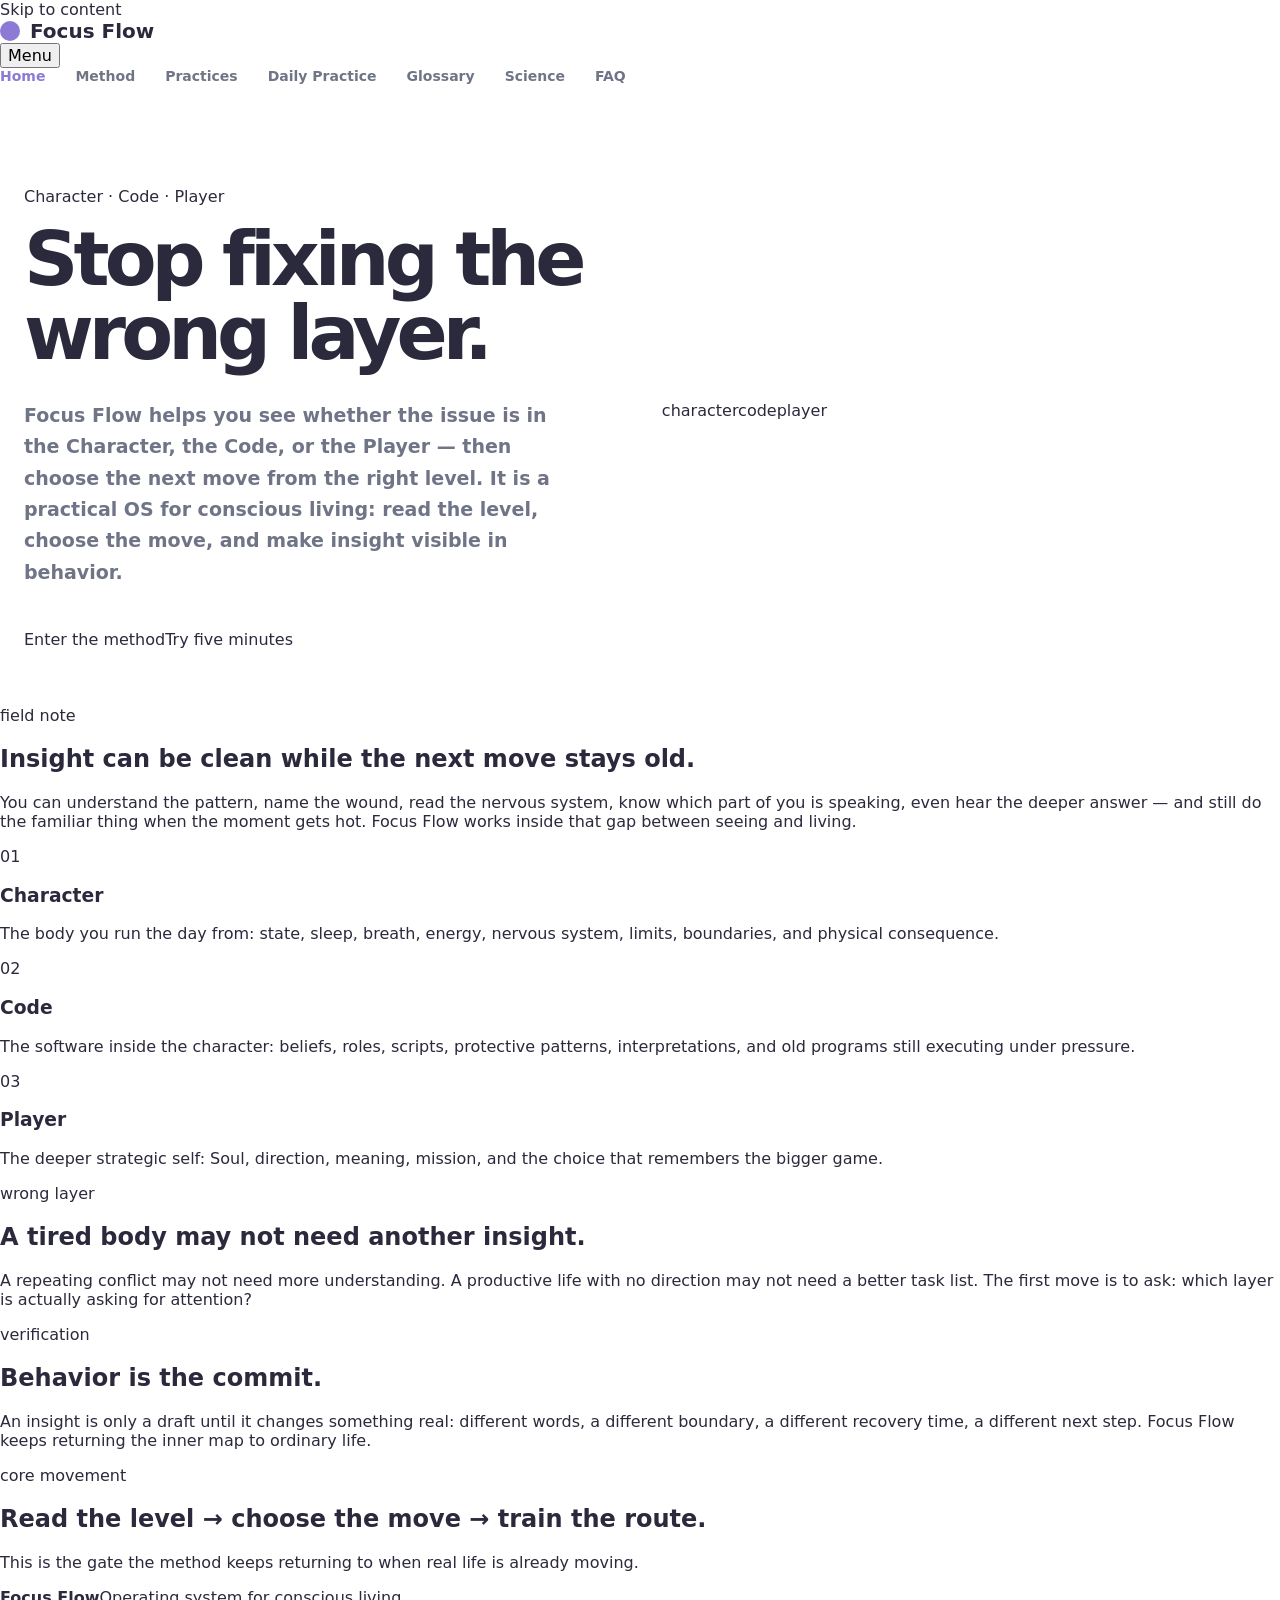
==== commit b29994c5: "feat: align site copy with Character Code Player model" ====
--- a/index.html
+++ b/index.html
@@ -1,113 +1,52 @@
 <!doctype html>
-<html lang="ru">
+<html lang="en" class="no-js">
 <head>
-  <meta charset="utf-8" />
-  <meta name="viewport" content="width=device-width, initial-scale=1" />
-  <title>Focus Flow — conscious living without drama</title>
-  <meta name="description" content="Focus Flow — практика, которая переводит реакцию в осознанное действие через тело, ум, душу и один реальный шаг." />
-  <link rel="preconnect" href="https://fonts.googleapis.com">
-  <link rel="preconnect" href="https://fonts.gstatic.com" crossorigin>
-  <link href="https://fonts.googleapis.com/css2?family=Inter:wght@400;500;600;700;800;900&display=swap" rel="stylesheet">
-  <link rel="stylesheet" href="styles.css" />
+  <meta charset="utf-8">
+  <meta name="viewport" content="width=device-width, initial-scale=1">
+  <title>Focus Flow — Stop Fixing the Wrong Layer</title>
+  <meta name="description" content="Focus Flow helps you see whether the issue is in the Character, the Code, or the Player — then choose the next move from the right level.">
+  <link rel="canonical" href="https://focus-flow-sacred-engineering.vercel.app/index.html">
+  <meta property="og:title" content="Focus Flow — Stop Fixing the Wrong Layer">
+  <meta property="og:description" content="A practical operating system for conscious living: read the level, choose the move, and make insight visible in behavior.">
+  <meta property="og:type" content="website">
+  <meta property="og:url" content="https://focus-flow-sacred-engineering.vercel.app/index.html">
+  <meta name="twitter:card" content="summary_large_image">
+  <script>document.documentElement.classList.remove('no-js');document.documentElement.classList.add('js')</script>
+  <link rel="stylesheet" href="styles.css">
 </head>
 <body>
-  <nav class="topbar" aria-label="Primary navigation">
-    <a class="brand" href="#top" aria-label="Focus Flow home">
-      <span class="brand-mark"><img src="assets/focus-flow-logo-reference.jpg" alt="" /></span>
-      <span>Focus Flow</span>
-    </a>
-    <div class="nav-links" aria-label="Sections">
-      <a href="#inside">Виджеты</a>
-      <a href="#voices">Пощупать</a>
-      <a href="#test">Тестировать</a>
+  <a class="skip-link" href="#main">Skip to content</a>
+  <div class="field-noise" aria-hidden="true"></div>
+  <nav class="nav" aria-label="Primary navigation">
+    <a class="brand" href="index.html"><span class="brand-mark"></span><span>Focus Flow</span></a>
+    <button class="nav-toggle" type="button" aria-controls="nav-links" aria-expanded="false">Menu</button>
+    <div class="nav-links" id="nav-links"><a class="active" href="index.html">Home</a><a class="" href="methodology.html">Method</a><a class="" href="practices.html">Practices</a><a class="" href="daily-practice.html">Daily Practice</a><a class="" href="glossary.html">Glossary</a><a class="" href="science.html">Science</a><a class="" href="faq.html">FAQ</a></div>
+  </nav>
+  <header class="hero hero-index">
+    <div class="hero-copy">
+      <p class="kicker">Character · Code · Player</p>
+      <h1>Stop fixing the wrong layer.</h1>
+      <p class="lead">Focus Flow helps you see whether the issue is in the Character, the Code, or the Player — then choose the next move from the right level. It is a practical OS for conscious living: read the level, choose the move, and make insight visible in behavior.</p>
+      <div class="hero-actions"><a class="btn primary" href="methodology.html">Enter the method</a><a class="btn quiet" href="daily-practice.html">Try five minutes</a></div>
     </div>
-    <button class="login" type="button" data-menu>Войти</button>
-  </nav>
-
-  <main id="top">
-    <section class="hero">
-      <div class="hero-copy">
-        <p class="eyebrow">FOCUS FLOW →</p>
-        <h1>Потому что ты опять всё поняла, <span>но не выбрала.</span></h1>
-        <p class="lead">Не курс «стань лучшей версией себя». Просто живой планер состояния: тело показывает сигнал, ум показывает историю, Душа даёт направление, а ты делаешь один реальный шаг.</p>
-        <a class="cta" href="#inside">Попробовать</a>
-      </div>
-
-      <div class="hero-widget" aria-label="Focus Flow demo widget">
-        <span class="sleep-pill">☾ Сон 6.2ч</span>
-        <article class="day-card">
-          <div class="day-head"><span>1</span><strong>Вторник</strong></div>
-          <div class="task lavender"><i></i><strong>Заметить реакцию</strong><small>ТЕЛО</small></div>
-          <div class="task pink"><i></i><strong>Выбрать действие</strong><small>ДУША → ДЕЛО</small></div>
-        </article>
-        <span class="deadline">Автопилот: опять?</span>
-        <span class="timer">● 01:45:12</span>
-      </div>
+    <div class="soul-field" aria-hidden="true">
+      <div class="loop loop-blue"></div><div class="loop loop-violet"></div><div class="loop loop-gold"></div>
+      <div class="grid-plane"></div><div class="gold-core"></div>
+      <span class="field-label body">character</span><span class="field-label mind">code</span><span class="field-label soul">player</span>
+    </div>
+  </header>
+  <main id="main">
+    <section class="section split"><div><p class="section-index">field note</p><h2>Insight can be clean while the next move stays old.</h2></div><p class="big-copy">You can understand the pattern, name the wound, read the nervous system, know which part of you is speaking, even hear the deeper answer — and still do the familiar thing when the moment gets hot. Focus Flow works inside that gap between seeing and living.</p></section>
+    <section class="section triad">
+      <article><span>01</span><h3>Character</h3><p>The body you run the day from: state, sleep, breath, energy, nervous system, limits, boundaries, and physical consequence.</p></article>
+      <article><span>02</span><h3>Code</h3><p>The software inside the character: beliefs, roles, scripts, protective patterns, interpretations, and old programs still executing under pressure.</p></article>
+      <article><span>03</span><h3>Player</h3><p>The deeper strategic self: Soul, direction, meaning, mission, and the choice that remembers the bigger game.</p></article>
     </section>
-
-    <section class="ticker" aria-label="Focus Flow ticker">
-      <div class="ticker-track">
-        <span>★ ТЕЛО + УМ + ДУША + ДЕЙСТВИЕ = FOCUS FLOW</span>
-        <span>★ ЛЮБИМАЯ КНОПКА «ПАУЗА»</span>
-        <span>★ СПОНСОР ТВОИХ НЕ ПЕРЕНЕСЁННЫХ РЕАКЦИЙ</span>
-        <span>★ НЕ СТРАДАТЬ, А ВЫБИРАТЬ</span>
-        <span>★ ТЕЛО + УМ + ДУША + ДЕЙСТВИЕ = FOCUS FLOW</span>
-      </div>
-    </section>
-
-    <section id="inside" class="inside">
-      <h2>Что внутри?</h2>
-      <div class="feature-grid">
-        <article class="feature-card pale">
-          <div class="icon">◷</div>
-          <h3>Чувство тела</h3>
-          <p>Сначала не мотивация, не аффирмации и не разбор личности. Сначала — где именно тело говорит «стоп».</p>
-          <div class="mini-player"><button>▶</button><strong>01:45:12</strong><small>BODY TRACKER</small></div>
-        </article>
-        <article class="feature-card lime">
-          <div class="icon dark">✦</div>
-          <h3>Крупные дистанции</h3>
-          <p>Сразу видно, какая реакция к какому старому сценарию относится, где ты залипла, а где уже можешь выбрать иначе.</p>
-          <div class="mini-task"><span></span><strong>Разговор без защиты</strong><small>Relationship OS</small></div>
-          <div class="mini-task"><span class="pink-dot"></span><strong>Один честный шаг</strong><small>Action</small></div>
-        </article>
-        <article class="feature-card purple">
-          <div class="icon">☾</div>
-          <h3>Ресурс</h3>
-          <p>Две кнопки в голове: «сплю» и «встала». Не философия на 200 страниц, а быстрый вход в состояние выбора.</p>
-          <div class="split-actions"><button>⚑ Сплю</button><button>☀ Встала</button></div>
-        </article>
-      </div>
-    </section>
-
-    <section id="voices" class="voices">
-      <div class="voices-head">
-        <h2>Внутренние голоса</h2>
-        <p>Что думает твой мозг, когда ты пытаешься выбрать по-другому.</p>
-      </div>
-      <div class="voice-cloud" aria-label="Cards with inner voices">
-        <article class="voice v1 purple">Мне нужен ещё один курс, чтобы начать.<small>АРХИТЕКТОР</small></article>
-        <article class="voice v2 pink">Просто добавлю ритуалов, чтобы казалось, что я молодец.<small>ИДЕАЛИСТ</small></article>
-        <article class="voice v3 dark">Зато этот паттерн красивый и фиолетовый.<small>ВНУТРЕННИЙ РЕБЁНОК</small></article>
-        <article class="voice v4 lime">В любой непонятной ситуации нажимай «Пауза».<small>ГУРУ</small></article>
-        <article class="voice v5 white">Ого, тело показало правду. Пойду лягу.<small>РЕАЛИСТ</small></article>
-        <article class="voice v6 purple">Где кнопка «пусть оно как-то само»?<small>ЛЕНТЯЙ</small></article>
-        <article class="voice v7 dark">Кто вообще придумал выбирать осознанно по понедельникам?<small>ИСТОРИК</small></article>
-        <article class="voice v8 pink">Я сделала один шаг. Награждаю себя тремя часами скролла.<small>ТИКТОКЕР</small></article>
-        <article class="voice v9 lime">Дедлайн? Я думала, это рекомендация.<small>БУНТАРЬ</small></article>
-        <article class="voice v10 white">Этот метод знает, что я прокрастинирую, и не осуждает.<small>ЗДРАВЫЙ СМЫСЛ</small></article>
-        <article class="voice v11 dark">Главное — красиво разложить теги.<small>ПЕРФЕКЦИОНИСТ</small></article>
-        <article class="voice v12 pink">Я не ленивая, я энергосберегающая.<small>ЭСТЕТ</small></article>
-      </div>
-    </section>
-
-    <section id="test" class="closing">
-      <h2>Один экран. Один сигнал. Один выбор.</h2>
-      <p>Никакой духовной бухгалтерии. Focus Flow нужен, чтобы поймать момент между реакцией и действием.</p>
-      <a class="cta" href="#top">Вернуться наверх</a>
-    </section>
+    <section class="section split"><div><p class="section-index">wrong layer</p><h2>A tired body may not need another insight.</h2></div><p class="big-copy">A repeating conflict may not need more understanding. A productive life with no direction may not need a better task list. The first move is to ask: which layer is actually asking for attention?</p></section>
+    <section class="section split"><div><p class="section-index">verification</p><h2>Behavior is the commit.</h2></div><p class="big-copy">An insight is only a draft until it changes something real: different words, a different boundary, a different recovery time, a different next step. Focus Flow keeps returning the inner map to ordinary life.</p></section>
+    <section class="section feature-band"><p class="kicker">core movement</p><h2>Read the level → choose the move → train the route.</h2><p>This is the gate the method keeps returning to when real life is already moving.</p></section>
   </main>
-
-  <script src="script.js"></script>
+  <footer class="footer"><div><strong>Focus Flow</strong><span>Operating system for conscious living.</span></div><div><a class="active" href="index.html">Home</a><a class="" href="methodology.html">Method</a><a class="" href="practices.html">Practices</a><a class="" href="daily-practice.html">Daily Practice</a><a class="" href="glossary.html">Glossary</a><a class="" href="science.html">Science</a><a class="" href="faq.html">FAQ</a></div></footer>
+  <script src="nav.js"></script>
 </body>
 </html>
--- a/styles.css
+++ b/styles.css
@@ -1,2 +1,32 @@
-
-:root{--bg:#050612;--bg2:#0b0b1b;--panel:#0f1024;--panel2:#15142b;--ink:#fbf6e8;--muted:#b8b1c9;--dim:#7f7896;--line:rgba(251,246,232,.16);--gold:#d7a83f;--blue:#2e8cda;--violet:#7b5cff;--radius:34px;--serif:ui-serif,Georgia,Cambria,"Times New Roman",serif;--sans:Inter,ui-sans-serif,system-ui,-apple-system,BlinkMacSystemFont,"Segoe UI",sans-serif;--mono:ui-monospace,SFMono-Regular,Menlo,Consolas,monospace}*{box-sizing:border-box}html{background:var(--bg);scroll-behavior:smooth}body{margin:0;color:var(--ink);font-family:var(--sans);background:radial-gradient(circle at 50% -10%,rgba(71,56,166,.38),transparent 34%),radial-gradient(circle at 88% 18%,rgba(46,140,218,.14),transparent 24%),linear-gradient(180deg,#08071b 0%,#050612 70%);min-height:100vh}.field-noise{position:fixed;inset:0;pointer-events:none;opacity:.28;background-image:radial-gradient(rgba(251,246,232,.36) 1px,transparent 1px);background-size:38px 38px;mask-image:radial-gradient(circle at 50% 10%,#000,transparent 78%)}.skip-link{position:absolute;top:-80px;left:22px;z-index:50;background:var(--gold);color:#080712;padding:12px 16px;border-radius:999px;font-weight:800}.skip-link:focus{top:20px}.nav{position:sticky;top:18px;z-index:20;width:min(1440px,94vw);margin:18px auto 0;display:flex;align-items:center;justify-content:space-between;gap:18px;padding:12px 14px;border:1px solid var(--line);border-radius:999px;background:rgba(7,7,20,.72);backdrop-filter:blur(20px);box-shadow:0 24px 80px rgba(0,0,0,.35)}.brand{display:flex;align-items:center;gap:12px;color:var(--ink);text-decoration:none;font-weight:650}.brand-mark{width:26px;height:26px;border-radius:50%;background:radial-gradient(circle,var(--gold) 0 18%,transparent 19%),conic-gradient(from 0deg,var(--blue),var(--violet),var(--gold),var(--blue));box-shadow:0 0 28px rgba(215,168,63,.35)}.nav-links{display:flex;align-items:center;gap:4px}.nav-links a{color:var(--muted);text-decoration:none;font-size:14px;padding:10px 12px;border-radius:999px}.nav-links a:hover,.nav-links a.active{color:var(--ink);background:rgba(251,246,232,.08)}.nav-toggle{display:none;background:transparent;color:var(--ink);border:1px solid var(--line);border-radius:999px;padding:9px 13px}.nav a:focus-visible,.nav-toggle:focus-visible,.btn:focus-visible,.footer a:focus-visible,summary:focus-visible{outline:3px solid var(--gold);outline-offset:4px}.hero{width:min(1440px,94vw);margin:0 auto;display:grid;grid-template-columns:minmax(0,1fr) minmax(420px,.82fr);gap:46px;align-items:center;padding:92px 0 68px;border-bottom:1px solid var(--line)}.kicker,.section-index{font:700 12px/1 var(--mono);letter-spacing:.18em;text-transform:uppercase;color:var(--gold);margin:0 0 18px}.hero h1{font-family:var(--serif);font-weight:400;font-size:clamp(68px,9vw,146px);line-height:.84;letter-spacing:-.065em;margin:0 0 28px;max-width:8.5ch}.lead{font-size:clamp(21px,2.25vw,32px);line-height:1.28;color:#ded8ee;max-width:900px;margin:0}.hero-actions{display:flex;gap:14px;flex-wrap:wrap;margin-top:34px}.btn{display:inline-flex;align-items:center;min-height:48px;padding:12px 18px;border-radius:999px;text-decoration:none;font-weight:750}.btn.primary{background:var(--ink);color:#070712}.btn.quiet{border:1px solid var(--line);color:var(--ink);background:rgba(251,246,232,.04)}.soul-field{position:relative;min-height:520px;border:1px solid var(--line);border-radius:48px;background:linear-gradient(180deg,rgba(255,255,255,.04),rgba(255,255,255,.015)),radial-gradient(circle at 50% 52%,rgba(215,168,63,.13),transparent 24%);overflow:hidden}.grid-plane{position:absolute;inset:9%;border:1px solid rgba(251,246,232,.1);border-radius:36px;background-image:linear-gradient(rgba(46,140,218,.12) 1px,transparent 1px),linear-gradient(90deg,rgba(46,140,218,.12) 1px,transparent 1px);background-size:56px 56px;mask-image:radial-gradient(circle at 50% 52%,#000 0 48%,transparent 76%)}.loop{position:absolute;left:50%;top:50%;width:62%;height:23%;border:2px solid;border-radius:50%;transform-origin:center;filter:drop-shadow(0 0 18px currentColor)}.loop-blue{color:var(--blue);transform:translate(-50%,-58%) rotate(0deg) skewX(-34deg)}.loop-violet{color:var(--violet);transform:translate(-50%,-50%) rotate(0deg) skewX(34deg);opacity:.9}.loop-gold{color:var(--gold);transform:translate(-50%,-42%) rotate(0deg) skewX(-34deg);opacity:.82}.gold-core{position:absolute;left:50%;top:50%;width:22px;height:22px;border-radius:50%;background:var(--gold);transform:translate(-50%,-50%);box-shadow:0 0 0 10px rgba(215,168,63,.12),0 0 60px rgba(215,168,63,.7)}.field-label{position:absolute;font:700 11px/1 var(--mono);letter-spacing:.16em;text-transform:uppercase;color:var(--muted);border:1px solid var(--line);border-radius:999px;padding:9px 12px;background:rgba(5,6,18,.68)}.field-label.body{left:26px;bottom:26px}.field-label.mind{right:26px;bottom:26px}.field-label.soul{left:50%;top:26px;transform:translateX(-50%)}main{width:min(1440px,94vw);margin:0 auto}.section{padding:76px 0;border-bottom:1px solid var(--line)}.split{display:grid;grid-template-columns:.75fr 1.25fr;gap:70px;align-items:start}.section h2{font-family:var(--serif);font-weight:400;font-size:clamp(46px,6vw,88px);line-height:.9;letter-spacing:-.055em;margin:0}.big-copy{font-size:clamp(22px,2.4vw,34px);line-height:1.28;color:#ddd6ec;margin:0}.triad{display:grid;grid-template-columns:repeat(3,1fr);gap:18px}.triad article,.cards article,.step,.definition-grid article,details{border:1px solid var(--line);border-radius:var(--radius);background:linear-gradient(180deg,rgba(255,255,255,.055),rgba(255,255,255,.02));padding:28px;box-shadow:0 30px 90px rgba(0,0,0,.18)}.triad span,.step span{font:700 12px/1 var(--mono);letter-spacing:.16em;color:var(--gold)}h3{font-family:var(--serif);font-weight:400;font-size:34px;line-height:.96;letter-spacing:-.035em;margin:18px 0 12px}p{color:var(--muted);font-size:18px;line-height:1.6}.feature-band{border:1px solid rgba(215,168,63,.34);border-radius:44px;padding:46px;margin:76px 0;background:radial-gradient(circle at 10% 0,rgba(215,168,63,.12),transparent 32%),rgba(215,168,63,.035)}.feature-band h2{max-width:880px}.feature-band p:last-child{font-size:24px;color:#dfd9eb}.step-grid{display:grid;grid-template-columns:repeat(3,1fr);gap:18px;margin-top:34px}.cards,.definition-grid{display:grid;grid-template-columns:repeat(3,1fr);gap:18px;margin-top:34px}.ritual-list{counter-reset:item;list-style:none;margin:34px 0 0;padding:0;display:grid;gap:14px}.ritual-list li{display:grid;grid-template-columns:220px 1fr;gap:24px;align-items:start;border:1px solid var(--line);border-radius:28px;padding:22px;background:rgba(255,255,255,.035)}.ritual-list span{font-family:var(--serif);font-size:34px;color:var(--ink)}.ritual-list p{margin:0}.glossary-index{display:flex;flex-wrap:wrap;gap:10px;margin-top:28px}.glossary-index a{color:var(--ink);text-decoration:none;border:1px solid var(--line);border-radius:999px;padding:9px 12px;background:rgba(251,246,232,.04)}.definition-grid article:target{border-color:var(--gold);box-shadow:0 0 0 3px rgba(215,168,63,.12)}.faq-list{display:grid;gap:14px;margin-top:34px;max-width:980px}summary{cursor:pointer;color:var(--ink);font-family:var(--serif);font-size:30px;line-height:1.05;letter-spacing:-.025em}details p{margin:16px 0 0}.footer{width:min(1440px,94vw);margin:0 auto;padding:34px 0 50px;display:flex;justify-content:space-between;gap:24px;color:var(--muted)}.footer strong{display:block;color:var(--ink);margin-bottom:6px}.footer div:last-child{display:flex;gap:12px;flex-wrap:wrap;justify-content:flex-end}.footer a{color:var(--muted);text-decoration:none}.no-js .nav-links{display:flex!important}@media(max-width:980px){.nav{align-items:flex-start;border-radius:26px}.nav-toggle{display:block}.nav-links{position:absolute;left:12px;right:12px;top:58px;display:flex;flex-direction:column;align-items:stretch;max-height:calc(100vh - 84px);overflow:auto;padding:10px;border:1px solid var(--line);border-radius:24px;background:rgba(7,7,20,.96)}.js .nav-links{display:none}.js .nav-links.open{display:flex}.hero{grid-template-columns:1fr;padding-top:62px}.soul-field{min-height:340px}.split,.triad,.step-grid,.cards,.definition-grid{grid-template-columns:1fr}.ritual-list li{grid-template-columns:1fr}.footer{flex-direction:column}.footer div:last-child{justify-content:flex-start}.hero h1{font-size:64px}.section h2{font-size:48px}}@media(max-width:560px){.hero h1{font-size:54px}.lead,.big-copy{font-size:20px}.section{padding:54px 0}.feature-band{padding:28px;border-radius:30px}summary{font-size:24px}.triad article,.cards article,.step,.definition-grid article,details{padding:22px;border-radius:26px}}
+:root{
+  --ink:#2b293c;
+  --muted:#6f7587;
+  --purple:#8c7ad4;
+  --purple-dark:#6d5db4;
+  --lavender:#f0ecff;
+  --lavender-2:#e8e1fb;
+  --lime:#d7f336;
+  --pink:#f49bd0;
+  --white:#ffffff;
+  --shadow:0 28px 70px rgba(43,41,60,.13);
+  --soft-shadow:0 16px 40px rgba(43,41,60,.10);
+  --radius:36px;
+}
+*{box-sizing:border-box}
+html{scroll-behavior:smooth}
+body{margin:0;font-family:Inter,system-ui,-apple-system,BlinkMacSystemFont,"Segoe UI",sans-serif;background:#fff;color:var(--ink);overflow-x:hidden}
+a{color:inherit;text-decoration:none}
+button{font:inherit}
+.topbar{position:sticky;top:26px;z-index:50;width:min(1030px,calc(100% - 40px));height:68px;margin:26px auto 0;padding:8px 26px;border:1px solid #eeedf4;border-radius:999px;background:rgba(255,255,255,.88);box-shadow:0 8px 26px rgba(43,41,60,.06);backdrop-filter:blur(18px);display:grid;grid-template-columns:1fr auto 1fr;align-items:center;gap:28px}
+.brand{display:flex;align-items:center;gap:10px;font-weight:900;font-size:20px}.brand-mark{width:20px;height:20px;border-radius:50%;background:var(--purple);display:grid;place-items:center;overflow:hidden}.brand-mark img{width:34px;height:20px;object-fit:cover;mix-blend-mode:screen;filter:saturate(1.2)}
+.nav-links{display:flex;gap:30px;color:var(--muted);font-weight:800;font-size:14px}.nav-links a:first-child{color:var(--purple)}.login{justify-self:end;border:0;border-radius:999px;background:var(--lime);padding:14px 28px;font-weight:900;color:#22213a;cursor:pointer;box-shadow:0 8px 18px rgba(215,243,54,.35)}
+.hero{width:min(1250px,calc(100% - 48px));margin:46px auto 0;min-height:560px;display:grid;grid-template-columns:1fr 1.05fr;align-items:center;gap:72px}.eyebrow{margin:0 0 26px;color:var(--purple);font-weight:900;letter-spacing:.12em;font-size:14px}.hero h1{margin:0;font-size:clamp(54px,5.9vw,86px);line-height:.98;letter-spacing:-.065em;font-weight:900;max-width:620px}.hero h1 span{display:block;color:var(--purple)}.lead{margin:30px 0 42px;color:var(--muted);font-size:19px;line-height:1.65;max-width:560px;font-weight:600}.cta{display:inline-flex;align-items:center;justify-content:center;min-height:62px;padding:0 38px;border-radius:999px;background:var(--purple);color:#fff;font-size:18px;font-weight:900;box-shadow:0 15px 30px rgba(140,122,212,.3);transition:.2s ease}.cta:hover{transform:translateY(-2px);box-shadow:0 22px 38px rgba(140,122,212,.35)}
+.hero-widget{position:relative;min-height:510px;border-radius:40px;background:linear-gradient(135deg,#efeaff,#f5f0ff);display:grid;place-items:center;overflow:hidden}.hero-widget:before{content:"";position:absolute;width:480px;height:480px;border-radius:50%;background:radial-gradient(circle,rgba(140,122,212,.2),transparent 62%);filter:blur(10px);animation:pulse 5s ease-in-out infinite}.sleep-pill,.deadline,.timer{position:absolute;z-index:3;border-radius:999px;font-size:14px;font-weight:900;box-shadow:var(--soft-shadow)}.sleep-pill{top:34px;left:44px;background:#fff;padding:13px 20px;color:var(--purple)}.deadline{right:-12px;top:50%;background:#2b293c;color:#fff;padding:14px 21px}.timer{right:38px;bottom:84px;background:var(--lime);color:#22213a;padding:14px 22px}.day-card{position:relative;z-index:2;width:260px;padding:30px 24px 24px;border-radius:28px;background:#fff;box-shadow:var(--shadow);animation:float 6s ease-in-out infinite}.day-head{display:flex;align-items:center;gap:13px;margin-bottom:16px}.day-head span{width:33px;height:33px;border-radius:50%;display:grid;place-items:center;background:var(--purple);color:#fff;font-weight:900}.day-head strong{font-size:16px}.task{border:1px solid rgba(140,122,212,.12);border-radius:16px;padding:16px 18px;margin-top:12px}.task i{width:8px;height:8px;border-radius:50%;display:inline-block;background:var(--purple);margin-right:10px}.task strong{font-size:14px}.task small{display:block;margin-left:21px;margin-top:6px;color:#9991aa;font-size:10px;font-weight:900}.task.pink{background:#f9ddec}.task.pink i{background:#ef83c1}.task.lavender{background:#eee9fb}
+.ticker{margin:70px -20px 0;background:var(--lime);height:76px;display:flex;align-items:center;transform:rotate(-2deg);overflow:hidden}.ticker-track{display:flex;gap:34px;white-space:nowrap;font-size:26px;font-weight:900;letter-spacing:-.03em;color:#28263c;animation:marquee 18s linear infinite}.ticker-track span{display:inline-block}
+.inside{padding:130px 24px 90px}.inside h2,.voices h2,.closing h2{margin:0 0 48px;text-align:center;font-size:clamp(44px,4.8vw,68px);line-height:.95;letter-spacing:-.055em;font-weight:900}.feature-grid{width:min(1030px,100%);margin:0 auto;display:grid;grid-template-columns:repeat(3,1fr);gap:34px}.feature-card{min-height:520px;border-radius:38px;padding:34px;position:relative;overflow:hidden}.feature-card h3{font-size:27px;letter-spacing:-.04em;margin:28px 0 22px}.feature-card p{font-weight:600;line-height:1.65;color:#4f5568}.pale{background:var(--lavender)}.lime{background:var(--lime)}.purple{background:var(--purple);color:#fff}.purple p{color:rgba(255,255,255,.88)}.icon{width:52px;height:52px;border-radius:16px;background:#fff;display:grid;place-items:center;color:var(--purple);font-size:20px;font-weight:900}.icon.dark{background:#28263c;color:var(--lime)}.mini-player,.mini-task,.split-actions{position:absolute;left:34px;right:34px;bottom:34px}.mini-player{height:76px;border:2px solid var(--lime);border-radius:22px;background:#fff;display:grid;grid-template-columns:52px 1fr;grid-template-rows:1fr 1fr;align-items:center;padding:11px 16px}.mini-player button{grid-row:1/3;width:46px;height:46px;border:0;border-radius:50%;background:var(--lime);color:var(--purple);font-weight:900}.mini-player strong{font-size:22px}.mini-player small,.mini-task small{font-size:10px;color:#8f94a4;font-weight:900;letter-spacing:.06em}.mini-task{position:relative;left:auto;right:auto;bottom:auto;margin-top:16px;background:#fff;border-radius:16px;padding:15px 18px}.mini-task span{width:8px;height:8px;border-radius:50%;background:#b2a7e8;display:inline-block;margin-right:12px}.mini-task .pink-dot{background:#ef83c1}.split-actions{display:grid;grid-template-columns:1fr 1fr;gap:8px}.split-actions button{border:1px solid rgba(255,255,255,.22);background:rgba(255,255,255,.16);color:#fff;border-radius:16px;padding:17px 8px;font-weight:900}.split-actions button:first-child{background:var(--lime);color:#28263c}
+.voices{min-height:900px;padding:90px 24px 120px;background:linear-gradient(180deg,#fff,#f7f5ff);overflow:hidden}.voices-head{text-align:center}.voices-head p{margin:-28px 0 40px;color:var(--muted);font-weight:700;font-size:18px}.voice-cloud{width:min(1120px,100%);height:640px;margin:0 auto;position:relative}.voice{position:absolute;width:270px;min-height:112px;padding:22px 24px;border-radius:18px;box-shadow:0 18px 45px rgba(43,41,60,.12);font-weight:900;line-height:1.25;letter-spacing:-.025em}.voice small{display:block;margin-top:18px;font-size:10px;letter-spacing:.14em;opacity:.62}.voice.dark{background:#2b293c;color:#fff}.voice.purple{background:var(--purple);color:#fff}.voice.pink{background:var(--pink)}.voice.lime{background:var(--lime)}.voice.white{background:#fff}.v1{left:70px;top:60px;transform:rotate(-8deg)}.v2{left:310px;top:45px;transform:rotate(-4deg)}.v3{left:215px;top:190px;transform:rotate(-9deg)}.v4{left:15px;top:405px;transform:rotate(-3deg)}.v5{left:80px;top:315px;transform:rotate(-6deg)}.v6{left:560px;top:88px;transform:rotate(-8deg)}.v7{left:475px;top:300px;transform:rotate(-6deg)}.v8{right:115px;top:395px;transform:rotate(2deg)}.v9{left:560px;top:438px;transform:rotate(-1deg)}.v10{right:160px;top:210px;transform:rotate(7deg)}.v11{right:35px;top:300px;transform:rotate(5deg)}.v12{right:0;top:115px;transform:rotate(6deg)}
+.closing{text-align:center;padding:120px 24px 150px}.closing p{margin:-22px auto 32px;max-width:620px;color:var(--muted);font-weight:700;font-size:19px;line-height:1.55}
+@keyframes marquee{to{transform:translateX(-50%)}}@keyframes float{0%,100%{transform:translateY(0) rotate(-1deg)}50%{transform:translateY(-12px) rotate(1deg)}}@keyframes pulse{0%,100%{transform:scale(.9);opacity:.7}50%{transform:scale(1.08);opacity:1}}
+@media(max-width:980px){.topbar{grid-template-columns:1fr auto}.nav-links{display:none}.hero{grid-template-columns:1fr;gap:34px}.hero-widget{min-height:420px}.feature-grid{grid-template-columns:1fr}.feature-card{min-height:420px}.voice-cloud{height:auto;display:grid;grid-template-columns:1fr 1fr;gap:16px}.voice{position:static;width:auto;transform:none!important}.ticker-track{font-size:22px}}
+@media(max-width:560px){.topbar{width:calc(100% - 24px);height:60px;margin-top:12px;top:12px;padding:8px 10px 8px 14px}.brand span{font-size:17px}.login{padding:12px 18px}.hero{width:calc(100% - 32px);margin-top:44px}.hero h1{font-size:52px}.lead{font-size:16px}.hero-widget{border-radius:30px;min-height:360px}.deadline{right:12px;top:52%;font-size:11px}.timer{right:20px;bottom:42px;font-size:12px}.day-card{width:235px}.ticker{height:62px;margin-top:36px}.ticker-track{font-size:18px}.inside{padding-top:84px}.inside h2,.voices h2,.closing h2{font-size:44px}.feature-card{padding:26px;border-radius:30px}.voice-cloud{grid-template-columns:1fr}.voices{padding-top:70px}.closing{padding:80px 18px 110px}}
+@media(prefers-reduced-motion:reduce){*,*:before,*:after{animation:none!important;transition:none!important;scroll-behavior:auto!important}}
